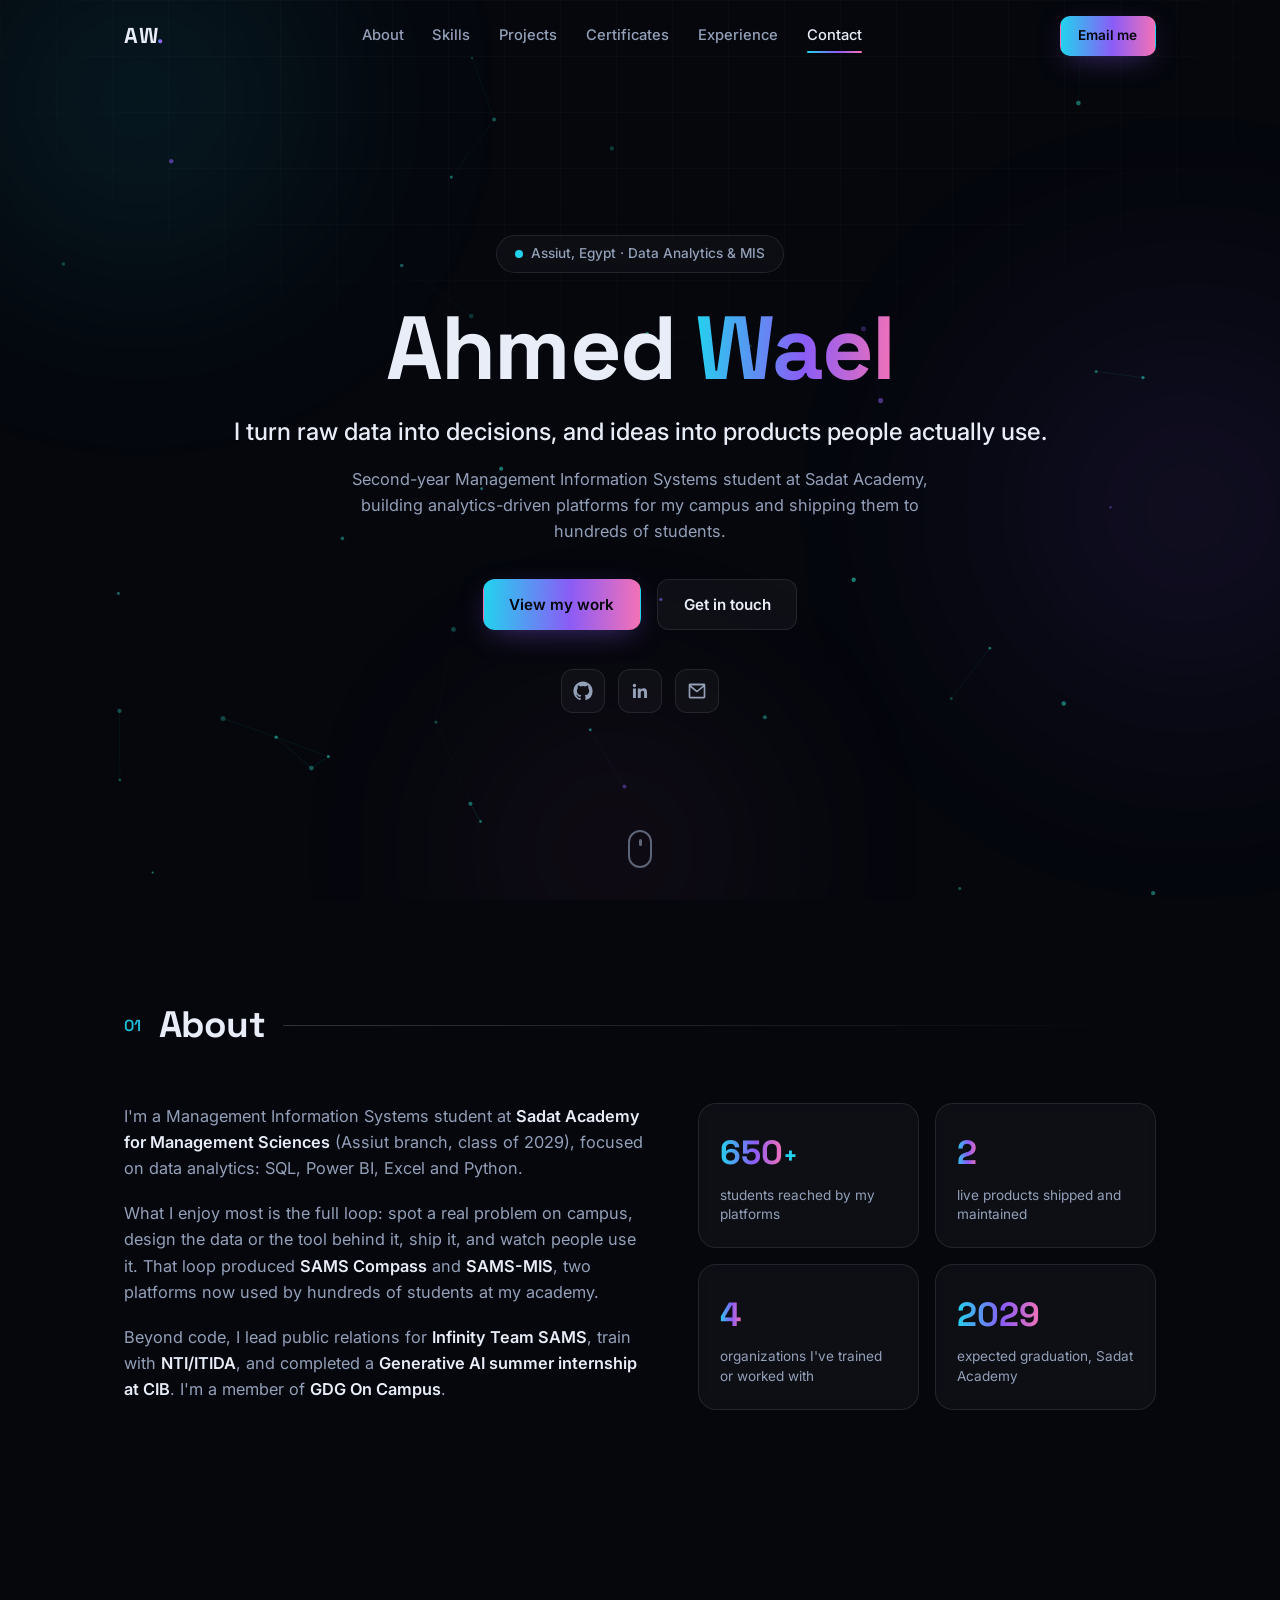
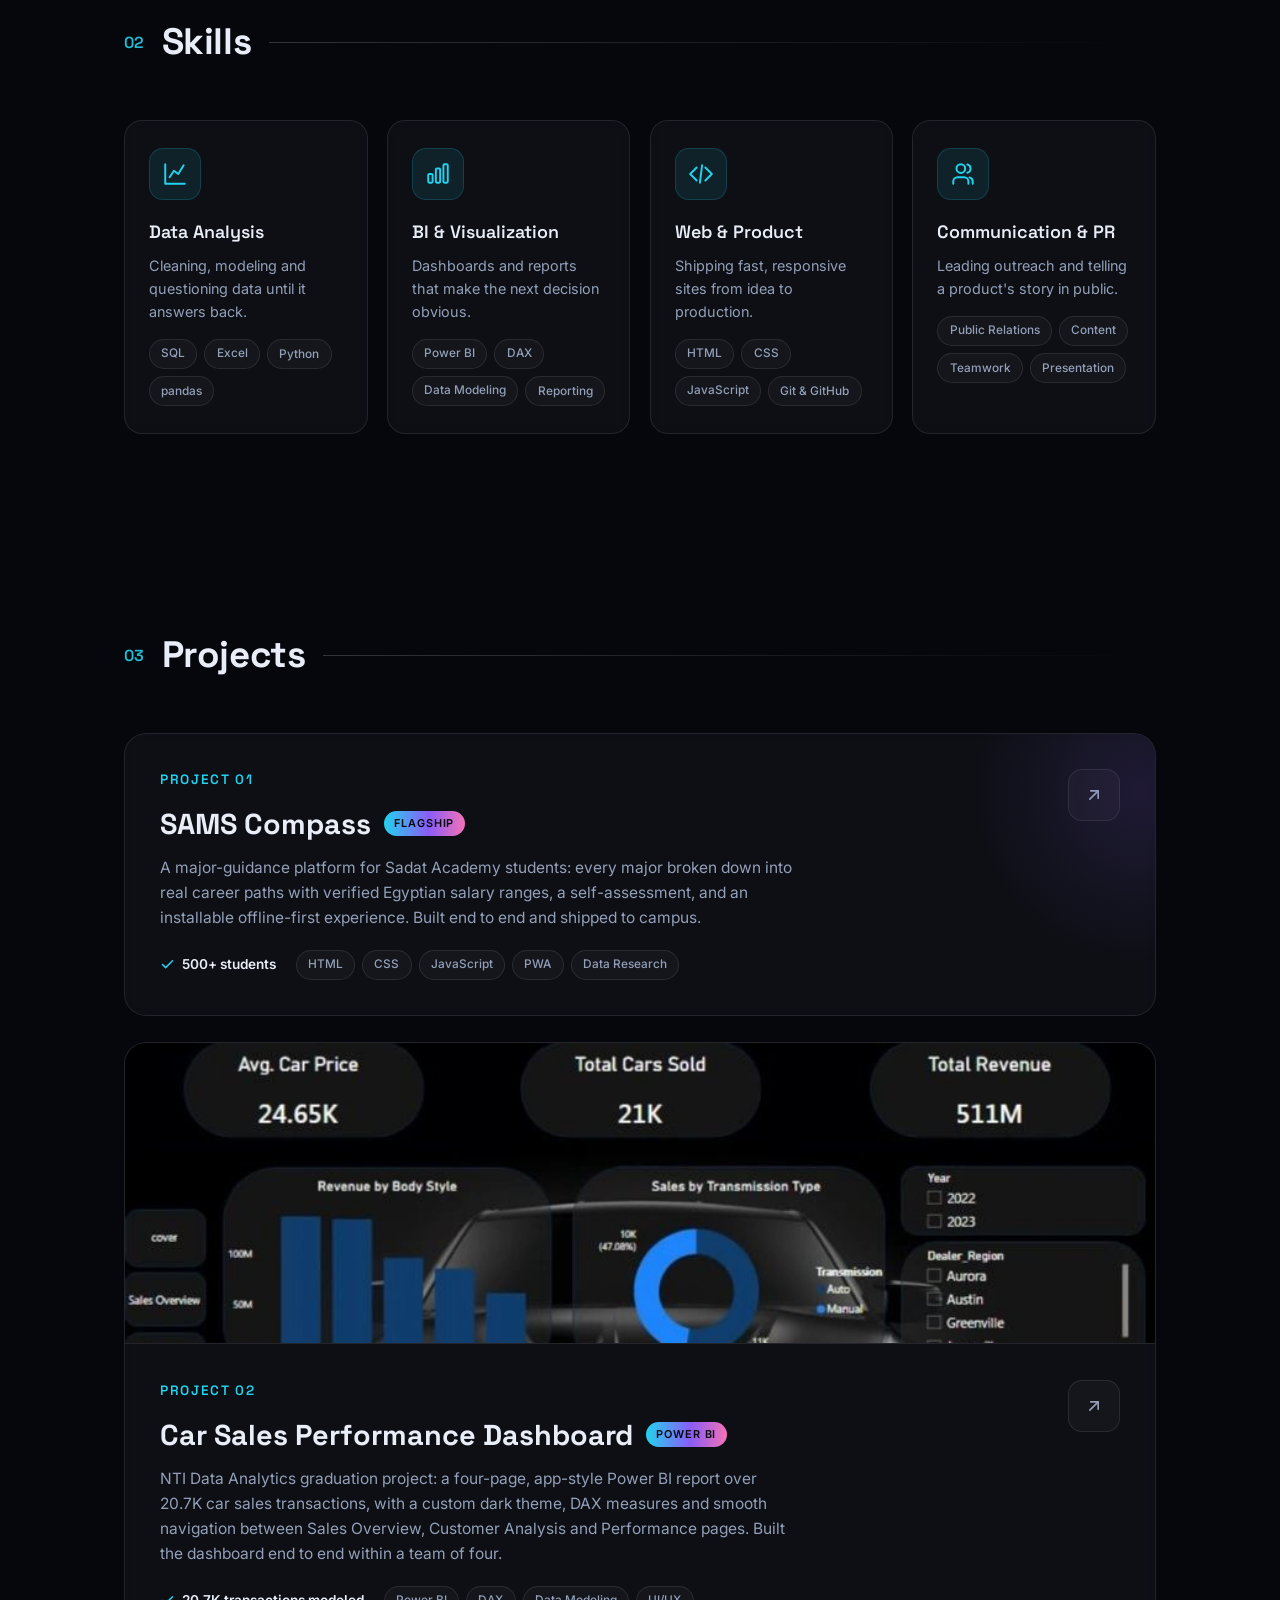
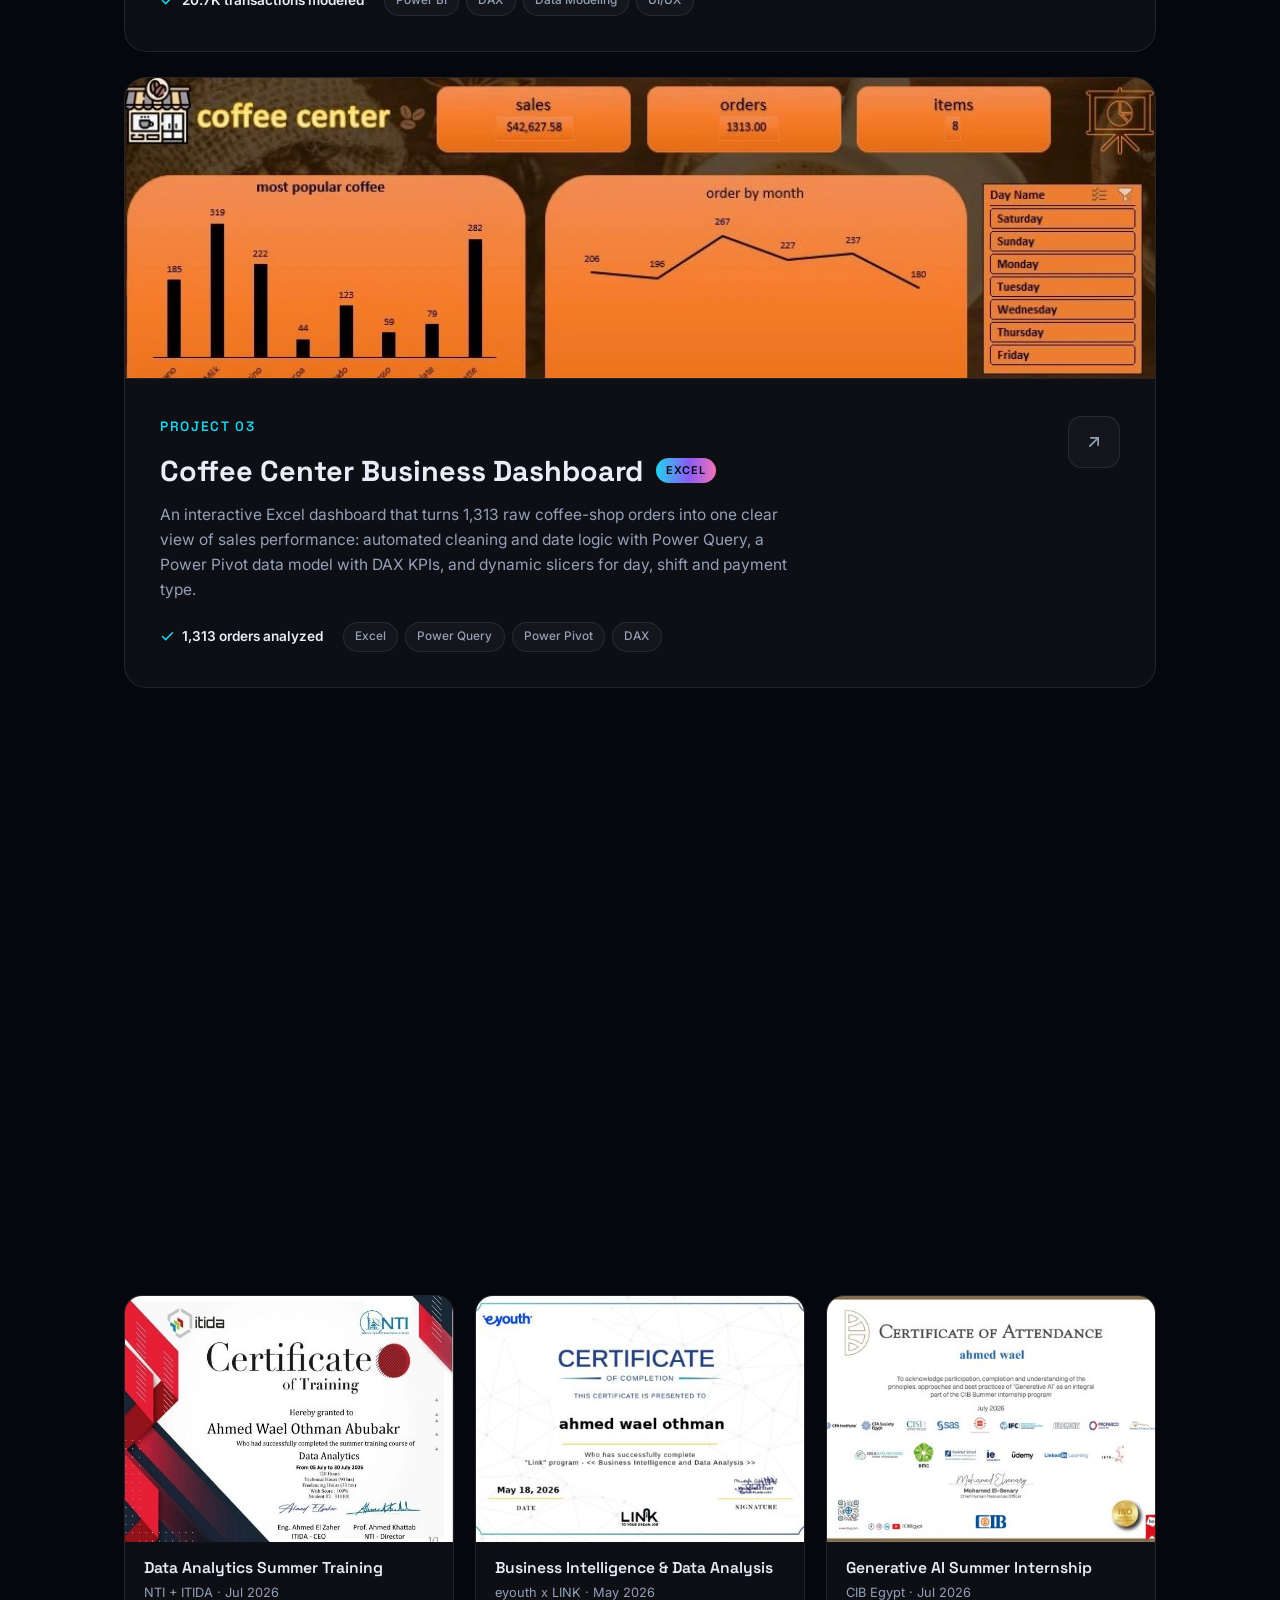
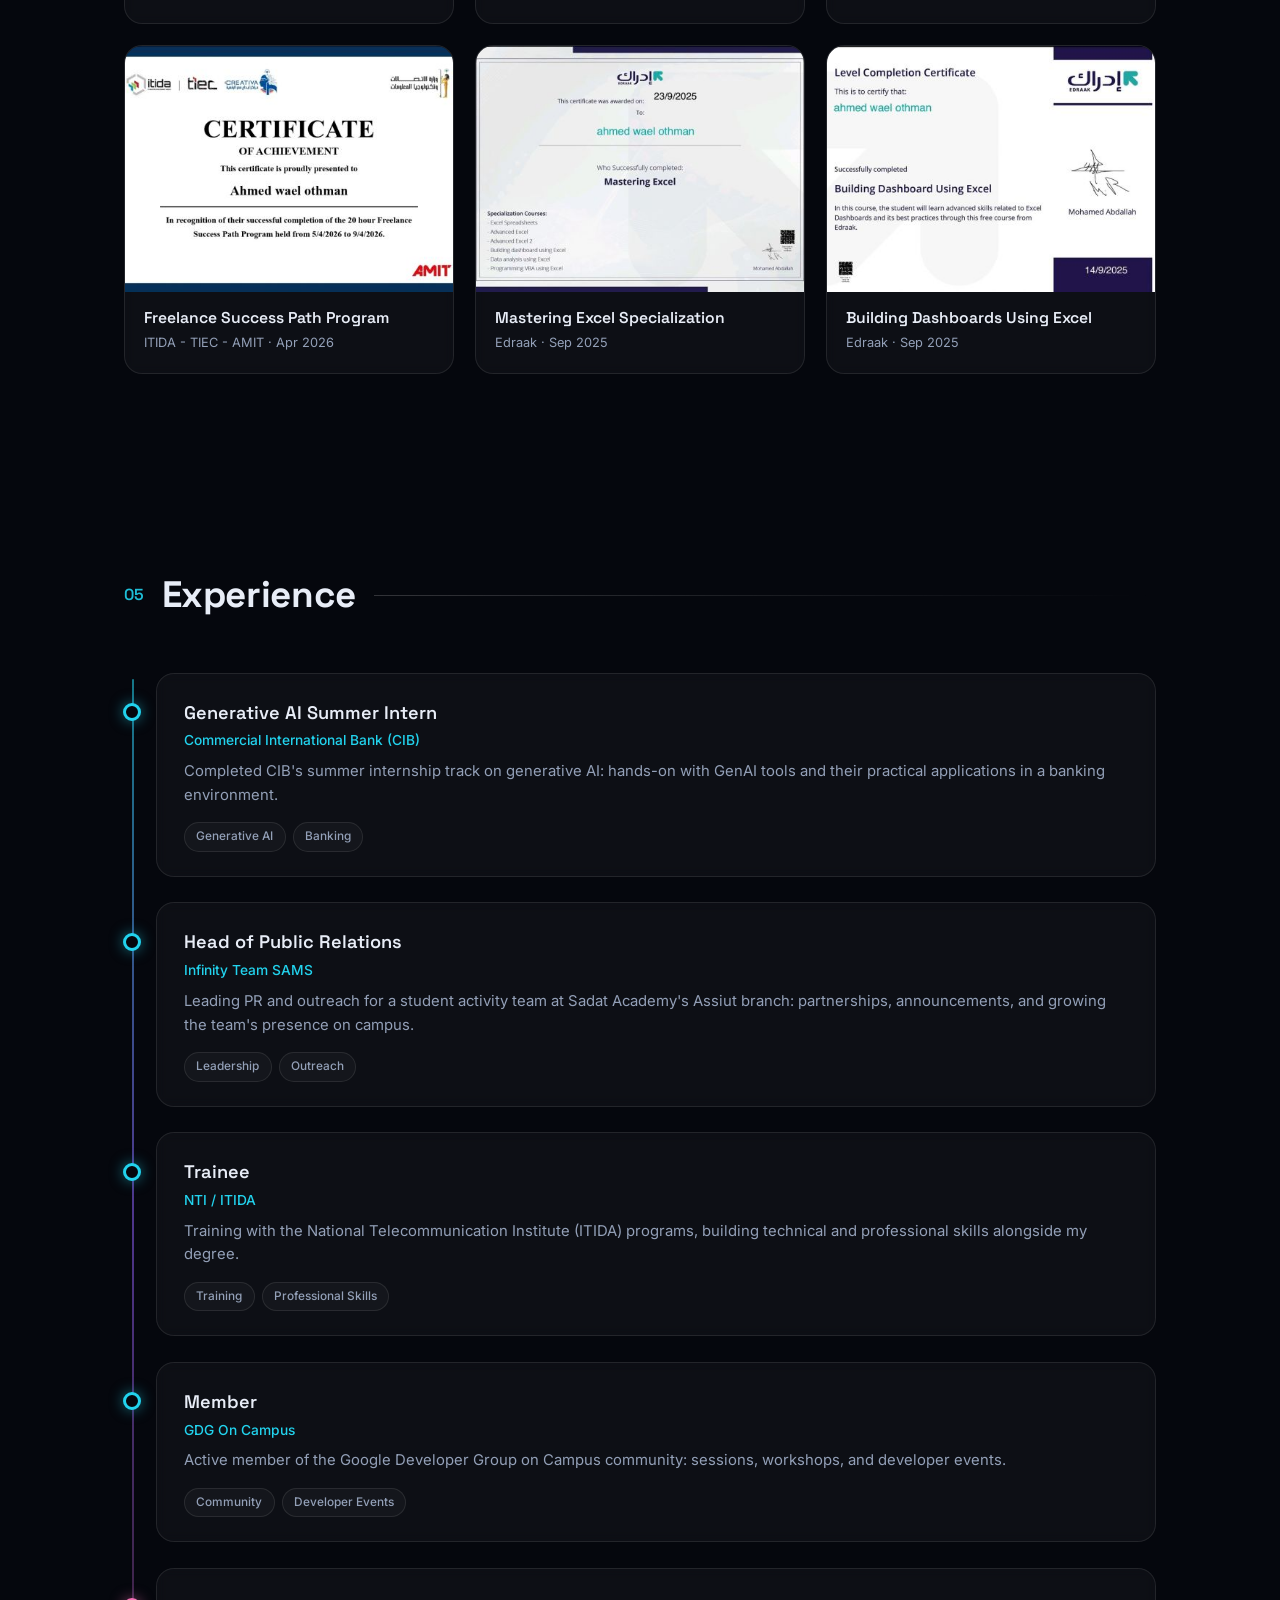
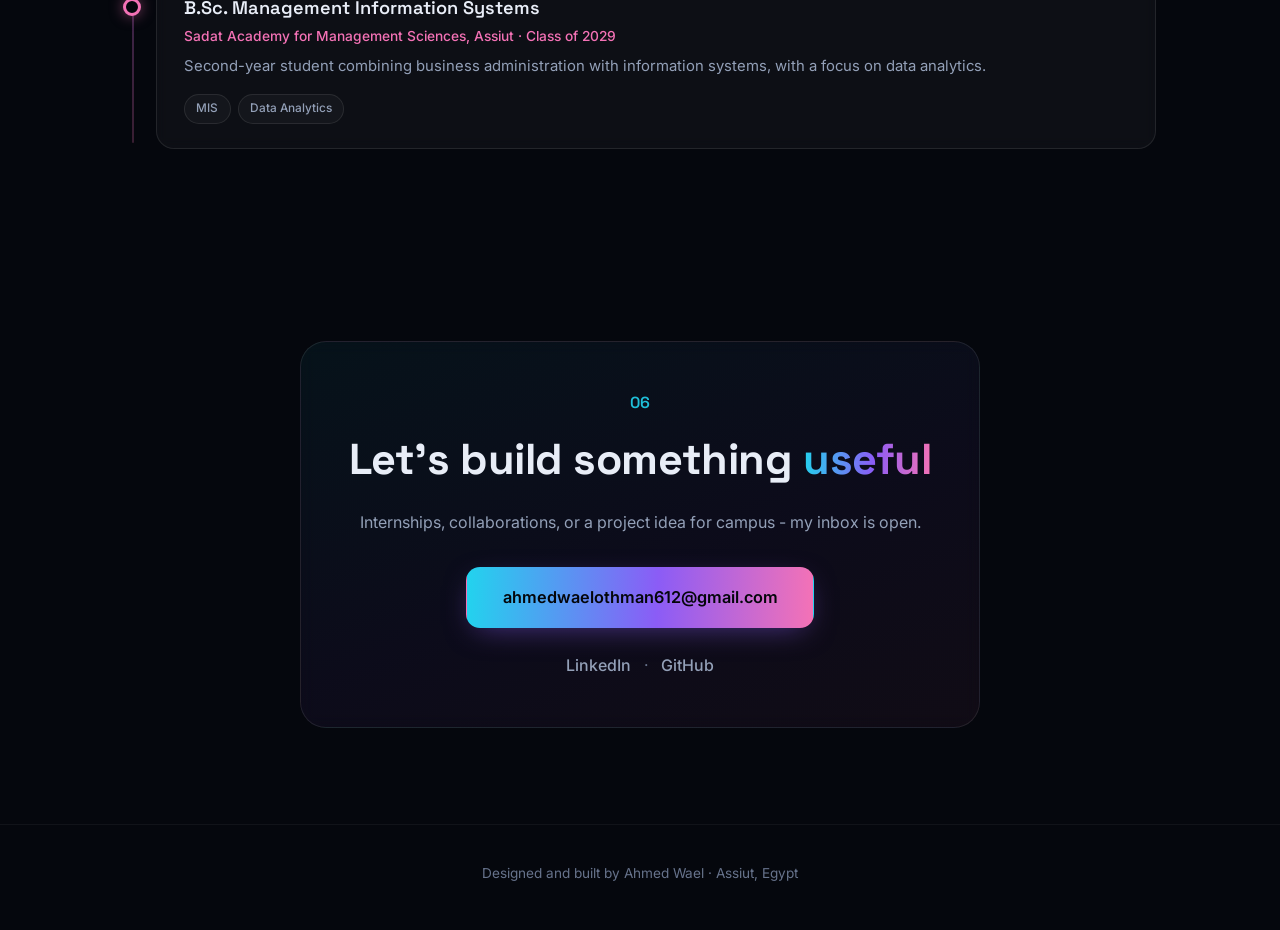
==== index.html @ e1583bd0 "Update index.html" ====
<!DOCTYPE html>
<html lang="en">
<head>
<meta charset="UTF-8">
<meta name="viewport" content="width=device-width, initial-scale=1.0">
<title>Ahmed Wael | Data Analytics & MIS</title>
<meta name="theme-color" content="#05070d">
<meta name="description" content="Ahmed Wael - MIS student and data analytics builder based in Assiut, Egypt. Creator of SAMS Compass and SAMS-MIS, platforms used by 650+ university students.">
<link rel="canonical" href="https://capwv.github.io/">
<meta property="og:type" content="website">
<meta property="og:locale" content="en_US">
<meta property="og:site_name" content="Ahmed Wael">
<meta property="og:url" content="https://capwv.github.io/">
<meta property="og:title" content="Ahmed Wael | Data Analytics & MIS">
<meta property="og:description" content="MIS student and data analytics builder. Creator of SAMS Compass and SAMS-MIS, platforms used by 650+ university students.">
<meta property="og:image" content="https://capwv.github.io/og-image.png">
<meta property="og:image:width" content="1200">
<meta property="og:image:height" content="630">
<meta property="og:image:alt" content="Ahmed Wael | Data Analytics & MIS">
<meta name="twitter:card" content="summary_large_image">
<meta name="twitter:title" content="Ahmed Wael | Data Analytics & MIS">
<meta name="twitter:description" content="MIS student and data analytics builder. Creator of SAMS Compass and SAMS-MIS, platforms used by 650+ university students.">
<meta name="twitter:image" content="https://capwv.github.io/og-image.png">
<link rel="icon" type="image/svg+xml" href="favicon.svg">
<link rel="preconnect" href="https://fonts.googleapis.com">
<link rel="preconnect" href="https://fonts.gstatic.com" crossorigin>
<link href="https://fonts.googleapis.com/css2?family=Space+Grotesk:wght@400;500;600;700&family=Inter:wght@400;500;600&display=swap" rel="stylesheet">
<link rel="stylesheet" href="assets/style.css">
</head>
<body>

<div class="bg-orbs" aria-hidden="true">
  <div class="orb orb-a"></div>
  <div class="orb orb-b"></div>
  <div class="orb orb-c"></div>
  <div class="grid-overlay"></div>
</div>

<canvas id="bgCanvas" aria-hidden="true" style="position:fixed;inset:0;z-index:-1;pointer-events:none"></canvas>

<header class="nav" id="nav">
  <div class="nav-inner">
    <a class="nav-logo" href="#top" aria-label="Ahmed Wael - home">AW<span>.</span></a>
    <nav class="nav-links" id="navLinks" aria-label="Sections">
      <a href="#about">About</a>
      <a href="#skills">Skills</a>
      <a href="#projects">Projects</a>
      <a href="#certificates">Certificates</a>
      <a href="#experience">Experience</a>
      <a href="#contact">Contact</a>
    </nav>
    <div class="nav-right">
      <a class="btn btn-sm btn-primary" href="mailto:ahmedwaelothman612@gmail.com">Email me</a>
      <button class="nav-toggle" id="navToggle" aria-label="Open menu" aria-expanded="false">
        <span></span><span></span><span></span>
      </button>
    </div>
  </div>
</header>

<main id="top">

  <!-- HERO -->
  <section class="hero">
    <div class="hero-inner reveal">
      <p class="hero-eyebrow"><span class="pulse-dot"></span> Assiut, Egypt &middot; Data Analytics &amp; MIS</p>
      <h1 class="hero-name">Ahmed <span class="grad">Wael</span></h1>
      <p class="hero-tagline">I turn raw data into decisions, and ideas into products people actually use.</p>
      <p class="hero-sub">Second-year Management Information Systems student at Sadat Academy, building analytics-driven platforms for my campus and shipping them to hundreds of students.</p>
      <div class="hero-cta">
        <a class="btn btn-primary" href="#projects">View my work</a>
        <a class="btn btn-ghost" href="#contact">Get in touch</a>
      </div>
      <div class="hero-socials">
        <a href="https://github.com/capwv" target="_blank" rel="noopener" aria-label="GitHub" title="GitHub">
          <svg viewBox="0 0 24 24" fill="currentColor" width="20" height="20"><path d="M12 .5C5.65.5.5 5.65.5 12c0 5.08 3.29 9.39 7.86 10.91.58.11.79-.25.79-.55 0-.27-.01-1.17-.02-2.12-3.2.7-3.87-1.36-3.87-1.36-.52-1.33-1.28-1.68-1.28-1.68-1.04-.71.08-.7.08-.7 1.15.08 1.76 1.19 1.76 1.19 1.03 1.76 2.69 1.25 3.34.96.1-.75.4-1.25.72-1.54-2.55-.29-5.23-1.28-5.23-5.68 0-1.26.45-2.28 1.19-3.09-.12-.29-.52-1.46.11-3.05 0 0 .97-.31 3.18 1.18a11 11 0 0 1 5.8 0c2.2-1.49 3.17-1.18 3.17-1.18.63 1.59.23 2.76.11 3.05.74.81 1.19 1.83 1.19 3.09 0 4.41-2.69 5.38-5.25 5.67.41.35.77 1.05.77 2.12 0 1.53-.01 2.76-.01 3.14 0 .3.2.67.8.55A11.51 11.51 0 0 0 23.5 12C23.5 5.65 18.35.5 12 .5z"/></svg>
        </a>
        <a href="https://www.linkedin.com/in/ahmed-wael-othman" target="_blank" rel="noopener" aria-label="LinkedIn" title="LinkedIn">
          <svg viewBox="0 0 24 24" fill="currentColor" width="20" height="20"><path d="M20.45 20.45h-3.55v-5.57c0-1.33-.03-3.04-1.85-3.04-1.86 0-2.14 1.45-2.14 2.94v5.67H9.36V9h3.41v1.56h.05c.47-.9 1.63-1.85 3.36-1.85 3.6 0 4.27 2.37 4.27 5.45v6.29zM5.34 7.43a2.06 2.06 0 1 1 0-4.12 2.06 2.06 0 0 1 0 4.12zM7.12 20.45H3.56V9h3.56v11.45z"/></svg>
        </a>
        <a href="mailto:ahmedwaelothman612@gmail.com" aria-label="Email" title="Email">
          <svg viewBox="0 0 24 24" fill="currentColor" width="20" height="20"><path d="M2 4.75A1.75 1.75 0 0 1 3.75 3h16.5A1.75 1.75 0 0 1 22 4.75v14.5A1.75 1.75 0 0 1 20.25 21H3.75A1.75 1.75 0 0 1 2 19.25V4.75zm2.77.75L12 11.44 19.23 5.5H4.77zM20 7.06l-7.4 6.2a1.25 1.25 0 0 1-1.6 0L4 7.35V19h16V7.06z"/></svg>
        </a>
      </div>
    </div>
    <a class="scroll-hint" href="#about" aria-label="Scroll to about section">
      <span class="mouse"><span class="wheel"></span></span>
    </a>
  </section>

  <!-- ABOUT -->
  <section class="section" id="about">
    <div class="section-head reveal">
      <span class="section-num">01</span>
      <h2>About</h2>
      <span class="section-line"></span>
    </div>
    <div class="about-grid">
      <div class="about-text reveal">
        <p>I'm a Management Information Systems student at <strong>Sadat Academy for Management Sciences</strong> (Assiut branch, class of 2029), focused on data analytics: SQL, Power BI, Excel and Python.</p>
        <p>What I enjoy most is the full loop: spot a real problem on campus, design the data or the tool behind it, ship it, and watch people use it. That loop produced <strong>SAMS Compass</strong> and <strong>SAMS-MIS</strong>, two platforms now used by hundreds of students at my academy.</p>
        <p>Beyond code, I lead public relations for <strong>Infinity Team SAMS</strong>, train with <strong>NTI/ITIDA</strong>, and completed a <strong>Generative AI summer internship at CIB</strong>. I'm a member of <strong>GDG On Campus</strong>.</p>
      </div>
      <div class="stats reveal">
        <div class="stat-card"><span class="stat-num" data-count="650">0</span><span class="stat-suffix">+</span><p>students reached by my platforms</p></div>
        <div class="stat-card"><span class="stat-num" data-count="2">0</span><p>live products shipped and maintained</p></div>
        <div class="stat-card"><span class="stat-num" data-count="4">0</span><p>organizations I've trained or worked with</p></div>
        <div class="stat-card"><span class="stat-num">2029</span><p>expected graduation, Sadat Academy</p></div>
      </div>
    </div>
  </section>

  <!-- SKILLS -->
  <section class="section" id="skills">
    <div class="section-head reveal">
      <span class="section-num">02</span>
      <h2>Skills</h2>
      <span class="section-line"></span>
    </div>
    <div class="skills-grid">
      <div class="skill-card reveal">
        <div class="skill-icon" aria-hidden="true">
          <svg viewBox="0 0 24 24" width="26" height="26" fill="none" stroke="currentColor" stroke-width="1.8" stroke-linecap="round" stroke-linejoin="round"><path d="M3 3v18h18"/><path d="M7 15l4-6 4 3 5-8"/></svg>
        </div>
        <h3>Data Analysis</h3>
        <p>Cleaning, modeling and questioning data until it answers back.</p>
        <div class="chips"><span>SQL</span><span>Excel</span><span>Python</span><span>pandas</span></div>
      </div>
      <div class="skill-card reveal">
        <div class="skill-icon" aria-hidden="true">
          <svg viewBox="0 0 24 24" width="26" height="26" fill="none" stroke="currentColor" stroke-width="1.8" stroke-linecap="round" stroke-linejoin="round"><rect x="3" y="12" width="4" height="8" rx="1"/><rect x="10" y="7" width="4" height="13" rx="1"/><rect x="17" y="3" width="4" height="17" rx="1"/></svg>
        </div>
        <h3>BI &amp; Visualization</h3>
        <p>Dashboards and reports that make the next decision obvious.</p>
        <div class="chips"><span>Power BI</span><span>DAX</span><span>Data Modeling</span><span>Reporting</span></div>
      </div>
      <div class="skill-card reveal">
        <div class="skill-icon" aria-hidden="true">
          <svg viewBox="0 0 24 24" width="26" height="26" fill="none" stroke="currentColor" stroke-width="1.8" stroke-linecap="round" stroke-linejoin="round"><path d="M8 6l-6 6 6 6"/><path d="M16 6l6 6-6 6"/><path d="M13 4l-2 16"/></svg>
        </div>
        <h3>Web &amp; Product</h3>
        <p>Shipping fast, responsive sites from idea to production.</p>
        <div class="chips"><span>HTML</span><span>CSS</span><span>JavaScript</span><span>Git &amp; GitHub</span></div>
      </div>
      <div class="skill-card reveal">
        <div class="skill-icon" aria-hidden="true">
          <svg viewBox="0 0 24 24" width="26" height="26" fill="none" stroke="currentColor" stroke-width="1.8" stroke-linecap="round" stroke-linejoin="round"><path d="M17 21v-2a4 4 0 0 0-4-4H7a4 4 0 0 0-4 4v2"/><circle cx="10" cy="7" r="4"/><path d="M21 21v-2a4 4 0 0 0-3-3.87"/><path d="M16 3.13a4 4 0 0 1 0 7.75"/></svg>
        </div>
        <h3>Communication &amp; PR</h3>
        <p>Leading outreach and telling a product's story in public.</p>
        <div class="chips"><span>Public Relations</span><span>Content</span><span>Teamwork</span><span>Presentation</span></div>
      </div>
    </div>
  </section>

  <!-- PROJECTS -->
  <section class="section" id="projects">
    <div class="section-head reveal">
      <span class="section-num">03</span>
      <h2>Projects</h2>
      <span class="section-line"></span>
    </div>
    <div class="projects-list" id="projectsList">
      <noscript><p class="noscript-note">My flagship projects: SAMS Compass (major-guidance platform, 500+ students) at capwv.github.io/SAMS-Compass and SAMS-MIS (course-summaries platform, 150+ students) at capwv.github.io/SAMS-MIS.</p></noscript>
    </div>
  </section>

  <!-- CERTIFICATES -->
  <section class="section" id="certificates">
    <div class="section-head reveal">
      <span class="section-num">04</span>
      <h2>Certificates</h2>
      <span class="section-line"></span>
    </div>
    <div class="certs-grid" id="certsList">
      <noscript><p class="noscript-note">Certified in Business Intelligence & Data Analysis (eyouth), Generative AI (CIB), Excel (Edraak), plus ITIDA, TIEC, Creativa and Nile University programs.</p></noscript>
    </div>
  </section>

  <!-- EXPERIENCE -->
  <section class="section" id="experience">
    <div class="section-head reveal">
      <span class="section-num">05</span>
      <h2>Experience</h2>
      <span class="section-line"></span>
    </div>
    <div class="timeline">
      <div class="tl-item reveal">
        <div class="tl-dot"></div>
        <div class="tl-card">
          <div class="tl-head"><h3>Generative AI Summer Intern</h3><span class="tl-org">Commercial International Bank (CIB)</span></div>
          <p>Completed CIB's summer internship track on generative AI: hands-on with GenAI tools and their practical applications in a banking environment.</p>
          <div class="chips"><span>Generative AI</span><span>Banking</span></div>
        </div>
      </div>
      <div class="tl-item reveal">
        <div class="tl-dot"></div>
        <div class="tl-card">
          <div class="tl-head"><h3>Head of Public Relations</h3><span class="tl-org">Infinity Team SAMS</span></div>
          <p>Leading PR and outreach for a student activity team at Sadat Academy's Assiut branch: partnerships, announcements, and growing the team's presence on campus.</p>
          <div class="chips"><span>Leadership</span><span>Outreach</span></div>
        </div>
      </div>
      <div class="tl-item reveal">
        <div class="tl-dot"></div>
        <div class="tl-card">
          <div class="tl-head"><h3>Trainee</h3><span class="tl-org">NTI / ITIDA</span></div>
          <p>Training with the National Telecommunication Institute (ITIDA) programs, building technical and professional skills alongside my degree.</p>
          <div class="chips"><span>Training</span><span>Professional Skills</span></div>
        </div>
      </div>
      <div class="tl-item reveal">
        <div class="tl-dot"></div>
        <div class="tl-card">
          <div class="tl-head"><h3>Member</h3><span class="tl-org">GDG On Campus</span></div>
          <p>Active member of the Google Developer Group on Campus community: sessions, workshops, and developer events.</p>
          <div class="chips"><span>Community</span><span>Developer Events</span></div>
        </div>
      </div>
      <div class="tl-item reveal">
        <div class="tl-dot tl-dot-edu"></div>
        <div class="tl-card tl-card-edu">
          <div class="tl-head"><h3>B.Sc. Management Information Systems</h3><span class="tl-org">Sadat Academy for Management Sciences, Assiut &middot; Class of 2029</span></div>
          <p>Second-year student combining business administration with information systems, with a focus on data analytics.</p>
          <div class="chips"><span>MIS</span><span>Data Analytics</span></div>
        </div>
      </div>
    </div>
  </section>

  <!-- CONTACT -->
  <section class="section contact" id="contact">
    <div class="contact-inner reveal">
      <span class="section-num">06</span>
      <h2 class="contact-title">Let's build something <span class="grad">useful</span></h2>
      <p>Internships, collaborations, or a project idea for campus - my inbox is open.</p>
      <a class="btn btn-primary btn-lg" href="mailto:ahmedwaelothman612@gmail.com">ahmedwaelothman612@gmail.com</a>
      <div class="contact-links">
        <a href="https://www.linkedin.com/in/ahmed-wael-othman" target="_blank" rel="noopener">LinkedIn</a>
        <span aria-hidden="true">&middot;</span>
        <a href="https://github.com/capwv" target="_blank" rel="noopener">GitHub</a>
      </div>
    </div>
  </section>

</main>

<footer class="footer">
  <p>Designed and built by Ahmed Wael &middot; Assiut, Egypt</p>
</footer>

<button class="to-top" id="toTop" aria-label="Back to top" title="Back to top">
  <svg viewBox="0 0 24 24" width="18" height="18" fill="none" stroke="currentColor" stroke-width="2.2" stroke-linecap="round" stroke-linejoin="round"><path d="M12 19V5"/><path d="M5 12l7-7 7 7"/></svg>
</button>

<script src="assets/app.js" defer></script>
<script src="assets/bg.js" defer></script>
</body>
</html>
---- assets/style.css ----
:root{
  --bg:#05070d;
  --bg2:#0a0f1c;
  --card:rgba(255,255,255,.035);
  --card-border:rgba(255,255,255,.09);
  --text:#e8edf7;
  --muted:#93a0b8;
  --muted2:#67738c;
  --cyan:#22d3ee;
  --violet:#8b5cf6;
  --pink:#f472b6;
  --grad:linear-gradient(92deg,#22d3ee 0%,#8b5cf6 55%,#f472b6 100%);
  --radius:18px;
  --maxw:1080px;
}
*{margin:0;padding:0;box-sizing:border-box}
html{scroll-behavior:smooth}
body{
  background:var(--bg);
  color:var(--text);
  font-family:'Inter',system-ui,-apple-system,sans-serif;
  line-height:1.6;
  overflow-x:hidden;
  -webkit-font-smoothing:antialiased;
}
::selection{background:rgba(139,92,246,.4)}
::-webkit-scrollbar{width:10px}
::-webkit-scrollbar-track{background:var(--bg)}
::-webkit-scrollbar-thumb{background:#1c2740;border-radius:8px}
::-webkit-scrollbar-thumb:hover{background:#2a3a5f}

/* ---------- background ---------- */
.bg-orbs{position:fixed;inset:0;z-index:-1;overflow:hidden;background:var(--bg)}
.orb{position:absolute;border-radius:50%;filter:blur(110px);opacity:.5;will-change:transform}
.orb-a{width:520px;height:520px;top:-160px;left:-120px;background:radial-gradient(circle,rgba(34,211,238,.34),transparent 65%);animation:drift 26s ease-in-out infinite}
.orb-b{width:620px;height:620px;top:22%;right:-220px;background:radial-gradient(circle,rgba(139,92,246,.3),transparent 65%);animation:drift 32s ease-in-out infinite reverse}
.orb-c{width:460px;height:460px;bottom:-180px;left:30%;background:radial-gradient(circle,rgba(244,114,182,.2),transparent 65%);animation:drift 38s ease-in-out infinite}
@keyframes drift{0%,100%{transform:translate(0,0) scale(1)}33%{transform:translate(60px,-40px) scale(1.08)}66%{transform:translate(-40px,50px) scale(.94)}}
.grid-overlay{position:absolute;inset:0;background-image:linear-gradient(rgba(255,255,255,.025) 1px,transparent 1px),linear-gradient(90deg,rgba(255,255,255,.025) 1px,transparent 1px);background-size:56px 56px;mask-image:radial-gradient(ellipse 90% 70% at 50% 0%,#000 30%,transparent 75%);-webkit-mask-image:radial-gradient(ellipse 90% 70% at 50% 0%,#000 30%,transparent 75%)}

/* ---------- nav ---------- */
.nav{position:fixed;top:0;left:0;right:0;z-index:100;transition:background .3s,border-color .3s,box-shadow .3s;border-bottom:1px solid transparent}
.nav.scrolled{background:rgba(5,7,13,.78);backdrop-filter:blur(14px);-webkit-backdrop-filter:blur(14px);border-bottom-color:rgba(255,255,255,.07);box-shadow:0 10px 40px -20px rgba(0,0,0,.8)}
.nav-inner{max-width:var(--maxw);margin:0 auto;padding:1rem 1.5rem;display:flex;align-items:center;justify-content:space-between;gap:1rem}
.nav-logo{font-family:'Space Grotesk',sans-serif;font-weight:700;font-size:1.35rem;color:var(--text);text-decoration:none;letter-spacing:.5px}
.nav-logo span{background:var(--grad);-webkit-background-clip:text;background-clip:text;color:transparent}
.nav-links{display:flex;gap:1.8rem}
.nav-links a{color:var(--muted);text-decoration:none;font-size:.92rem;font-weight:500;position:relative;transition:color .2s;padding:.2rem 0}
.nav-links a::after{content:'';position:absolute;left:0;bottom:-2px;width:0;height:2px;background:var(--grad);border-radius:2px;transition:width .25s}
.nav-links a:hover,.nav-links a.active{color:var(--text)}
.nav-links a:hover::after,.nav-links a.active::after{width:100%}
.nav-right{display:flex;align-items:center;gap:.9rem}
.nav-toggle{display:none;background:none;border:none;cursor:pointer;flex-direction:column;gap:5px;padding:6px}
.nav-toggle span{display:block;width:22px;height:2px;background:var(--text);border-radius:2px;transition:transform .25s,opacity .25s}
.nav-toggle[aria-expanded="true"] span:nth-child(1){transform:translateY(7px) rotate(45deg)}
.nav-toggle[aria-expanded="true"] span:nth-child(2){opacity:0}
.nav-toggle[aria-expanded="true"] span:nth-child(3){transform:translateY(-7px) rotate(-45deg)}

/* ---------- buttons ---------- */
.btn{display:inline-flex;align-items:center;justify-content:center;gap:.5rem;padding:.78rem 1.6rem;border-radius:12px;font-weight:600;font-size:.95rem;text-decoration:none;cursor:pointer;border:1px solid transparent;transition:transform .2s,box-shadow .2s,background .2s,border-color .2s;white-space:nowrap}
.btn-primary{background:var(--grad);color:#04060b;box-shadow:0 8px 30px -10px rgba(139,92,246,.55)}
.btn-primary:hover{transform:translateY(-2px);box-shadow:0 14px 40px -10px rgba(139,92,246,.7)}
.btn-ghost{background:rgba(255,255,255,.04);border-color:var(--card-border);color:var(--text)}
.btn-ghost:hover{background:rgba(255,255,255,.08);transform:translateY(-2px)}
.btn-sm{padding:.5rem 1.1rem;font-size:.85rem;border-radius:10px}
.btn-lg{padding:1rem 2.2rem;font-size:1.02rem;border-radius:14px}

/* ---------- hero ---------- */
.hero{min-height:100svh;display:flex;flex-direction:column;align-items:center;justify-content:center;text-align:center;padding:7rem 1.5rem 4rem;position:relative}
.hero-inner{max-width:840px}
.hero-eyebrow{display:inline-flex;align-items:center;gap:.55rem;font-size:.85rem;font-weight:500;color:var(--muted);border:1px solid var(--card-border);background:rgba(255,255,255,.03);padding:.45rem 1.1rem;border-radius:999px;margin-bottom:1.8rem;backdrop-filter:blur(6px)}
.pulse-dot{width:8px;height:8px;border-radius:50%;background:var(--cyan);box-shadow:0 0 0 0 rgba(34,211,238,.6);animation:pulse 2.2s infinite}
@keyframes pulse{0%{box-shadow:0 0 0 0 rgba(34,211,238,.55)}70%{box-shadow:0 0 0 10px rgba(34,211,238,0)}100%{box-shadow:0 0 0 0 rgba(34,211,238,0)}}
.hero-name{font-family:'Space Grotesk',sans-serif;font-size:clamp(3rem,9vw,5.6rem);font-weight:700;line-height:1.04;letter-spacing:-.02em;margin-bottom:1.1rem}
.grad{background:var(--grad);-webkit-background-clip:text;background-clip:text;color:transparent}
.hero-tagline{font-size:clamp(1.15rem,2.6vw,1.5rem);font-weight:500;color:var(--text);margin-bottom:.9rem}
.hero-sub{color:var(--muted);max-width:620px;margin:0 auto 2.2rem;font-size:1.02rem}
.hero-cta{display:flex;gap:1rem;justify-content:center;flex-wrap:wrap;margin-bottom:2.4rem}
.hero-socials{display:flex;gap:.8rem;justify-content:center}
.hero-socials a{width:44px;height:44px;display:flex;align-items:center;justify-content:center;border-radius:12px;border:1px solid var(--card-border);background:rgba(255,255,255,.03);color:var(--muted);transition:all .25s}
.hero-socials a:hover{color:var(--text);border-color:rgba(139,92,246,.6);background:rgba(139,92,246,.12);transform:translateY(-3px)}
.scroll-hint{position:absolute;bottom:2rem;left:50%;transform:translateX(-50%);opacity:.6;transition:opacity .2s}
.scroll-hint:hover{opacity:1}
.mouse{display:block;width:24px;height:38px;border:2px solid var(--muted);border-radius:14px;position:relative}
.wheel{position:absolute;top:7px;left:50%;width:3px;height:7px;margin-left:-1.5px;border-radius:2px;background:var(--muted);animation:wheel 1.8s infinite}
@keyframes wheel{0%{opacity:1;transform:translateY(0)}70%{opacity:0;transform:translateY(10px)}100%{opacity:0}}

/* ---------- sections ---------- */
.section{max-width:var(--maxw);margin:0 auto;padding:6rem 1.5rem}
.section-head{display:flex;align-items:center;gap:1.1rem;margin-bottom:3rem}
.section-num{font-family:'Space Grotesk',sans-serif;font-size:1rem;font-weight:600;color:var(--cyan);opacity:.9}
.section-head h2{font-family:'Space Grotesk',sans-serif;font-size:clamp(1.7rem,4vw,2.3rem);font-weight:700;letter-spacing:-.01em;white-space:nowrap}
.section-line{flex:1;height:1px;background:linear-gradient(90deg,rgba(255,255,255,.18),transparent)}

/* ---------- about ---------- */
.about-grid{display:grid;grid-template-columns:1.15fr 1fr;gap:3rem;align-items:start}
.about-text p{color:var(--muted);margin-bottom:1.2rem;font-size:1.02rem}
.about-text strong{color:var(--text);font-weight:600}
.stats{display:grid;grid-template-columns:1fr 1fr;gap:1rem}
.stat-card{background:var(--card);border:1px solid var(--card-border);border-radius:var(--radius);padding:1.4rem 1.3rem;backdrop-filter:blur(6px);transition:transform .25s,border-color .25s}
.stat-card:hover{transform:translateY(-4px);border-color:rgba(34,211,238,.4)}
.stat-num{font-family:'Space Grotesk',sans-serif;font-size:2.1rem;font-weight:700;background:var(--grad);-webkit-background-clip:text;background-clip:text;color:transparent}
.stat-suffix{font-family:'Space Grotesk',sans-serif;font-size:1.5rem;font-weight:700;color:var(--cyan)}
.stat-card p{color:var(--muted);font-size:.85rem;margin-top:.35rem;line-height:1.45}

/* ---------- skills ---------- */
.skills-grid{display:grid;grid-template-columns:repeat(auto-fit,minmax(230px,1fr));gap:1.2rem}
.skill-card{background:var(--card);border:1px solid var(--card-border);border-radius:var(--radius);padding:1.7rem 1.5rem;backdrop-filter:blur(6px);transition:transform .25s,border-color .25s,box-shadow .25s;position:relative;overflow:hidden}
.skill-card::before{content:'';position:absolute;top:0;left:0;right:0;height:2px;background:var(--grad);opacity:0;transition:opacity .25s}
.skill-card:hover{transform:translateY(-5px);border-color:rgba(139,92,246,.45);box-shadow:0 20px 50px -25px rgba(139,92,246,.35)}
.skill-card:hover::before{opacity:1}
.skill-icon{width:52px;height:52px;border-radius:14px;display:flex;align-items:center;justify-content:center;background:rgba(34,211,238,.09);color:var(--cyan);margin-bottom:1.1rem;border:1px solid rgba(34,211,238,.18)}
.skill-card h3{font-family:'Space Grotesk',sans-serif;font-size:1.12rem;font-weight:600;margin-bottom:.45rem}
.skill-card>p{color:var(--muted);font-size:.9rem;margin-bottom:1rem}
.chips{display:flex;flex-wrap:wrap;gap:.45rem}
.chips span{font-size:.74rem;font-weight:500;color:var(--muted);border:1px solid var(--card-border);background:rgba(255,255,255,.03);padding:.28rem .7rem;border-radius:999px}

/* ---------- projects ---------- */
.projects-list{display:flex;flex-direction:column;gap:1.6rem}
.project-card{display:grid;grid-template-columns:1fr auto;gap:1rem;background:var(--card);border:1px solid var(--card-border);border-radius:calc(var(--radius) + 4px);padding:2.2rem 2.2rem;position:relative;overflow:hidden;transition:transform .3s,border-color .3s,box-shadow .3s;backdrop-filter:blur(6px)}
.project-card:hover{transform:translateY(-5px);border-color:rgba(34,211,238,.45);box-shadow:0 26px 60px -30px rgba(34,211,238,.3)}
.project-card::after{content:'';position:absolute;top:-40%;right:-15%;width:340px;height:340px;border-radius:50%;background:radial-gradient(circle,rgba(139,92,246,.14),transparent 70%);pointer-events:none}
.project-idx{font-family:'Space Grotesk',sans-serif;font-size:.85rem;font-weight:600;color:var(--cyan);letter-spacing:.12em;margin-bottom:.6rem}
.project-title{font-family:'Space Grotesk',sans-serif;font-size:clamp(1.4rem,3vw,1.8rem);font-weight:700;margin-bottom:.6rem;display:flex;align-items:center;gap:.8rem;flex-wrap:wrap}
.project-badge{font-family:'Inter',sans-serif;font-size:.68rem;font-weight:600;letter-spacing:.08em;text-transform:uppercase;background:var(--grad);color:#04060b;padding:.24rem .65rem;border-radius:999px}
.project-desc{color:var(--muted);max-width:640px;margin-bottom:1.2rem;font-size:.97rem}
.project-meta{display:flex;flex-wrap:wrap;align-items:center;gap:1.2rem}
.project-stat{display:inline-flex;align-items:center;gap:.45rem;font-size:.85rem;font-weight:600;color:var(--text)}
.project-stat svg{color:var(--cyan)}
.project-tags{display:flex;flex-wrap:wrap;gap:.45rem}
.project-link{align-self:start;width:52px;height:52px;border-radius:14px;border:1px solid var(--card-border);background:rgba(255,255,255,.03);display:flex;align-items:center;justify-content:center;color:var(--muted);transition:all .25s;text-decoration:none}
.project-card:hover .project-link{color:#04060b;background:var(--grad);border-color:transparent;transform:rotate(-45deg)}

/* ---------- timeline ---------- */
.timeline{position:relative;padding-left:2rem}
.timeline::before{content:'';position:absolute;left:8px;top:6px;bottom:6px;width:2px;background:linear-gradient(180deg,var(--cyan),var(--violet),rgba(244,114,182,.4));border-radius:2px;opacity:.55}
.tl-item{position:relative;margin-bottom:1.6rem}
.tl-item:last-child{margin-bottom:0}
.tl-dot{position:absolute;left:-2rem;top:1.9rem;width:18px;height:18px;margin-left:0;border-radius:50%;background:var(--bg);border:3px solid var(--cyan);transform:translateX(-1px);box-shadow:0 0 14px rgba(34,211,238,.5)}
.tl-dot-edu{border-color:var(--pink);box-shadow:0 0 14px rgba(244,114,182,.5)}
.tl-card{background:var(--card);border:1px solid var(--card-border);border-radius:var(--radius);padding:1.5rem 1.7rem;backdrop-filter:blur(6px);transition:transform .25s,border-color .25s}
.tl-card:hover{transform:translateX(6px);border-color:rgba(139,92,246,.45)}
.tl-head{display:flex;flex-direction:column;gap:.15rem;margin-bottom:.55rem}
.tl-head h3{font-family:'Space Grotesk',sans-serif;font-size:1.14rem;font-weight:600}
.tl-org{font-size:.86rem;font-weight:500;color:var(--cyan)}
.tl-card-edu .tl-org{color:var(--pink)}
.tl-card p{color:var(--muted);font-size:.93rem;margin-bottom:.9rem}

/* ---------- contact ---------- */
.contact-inner{text-align:center;max-width:680px;margin:0 auto;padding:3rem 1.5rem;border:1px solid var(--card-border);border-radius:calc(var(--radius) + 8px);background:linear-gradient(160deg,rgba(34,211,238,.06),rgba(139,92,246,.06) 55%,rgba(244,114,182,.05));backdrop-filter:blur(8px)}
.contact .section-num{display:block;margin-bottom:.6rem}
.contact-title{font-family:'Space Grotesk',sans-serif;font-size:clamp(1.9rem,5vw,2.7rem);font-weight:700;margin-bottom:1rem;letter-spacing:-.01em}
.contact-inner>p{color:var(--muted);margin-bottom:2rem}
.contact-links{margin-top:1.6rem;display:flex;gap:.8rem;justify-content:center;align-items:center;color:var(--muted2)}
.contact-links a{color:var(--muted);text-decoration:none;font-weight:500;transition:color .2s}
.contact-links a:hover{color:var(--cyan)}

/* ---------- footer ---------- */
.footer{text-align:center;padding:2.4rem 1.5rem 2.8rem;color:var(--muted2);font-size:.85rem;border-top:1px solid rgba(255,255,255,.05)}

/* ---------- to top ---------- */
.to-top{position:fixed;bottom:1.6rem;right:1.6rem;width:46px;height:46px;border-radius:13px;border:1px solid var(--card-border);background:rgba(10,15,28,.85);backdrop-filter:blur(8px);color:var(--text);cursor:pointer;display:flex;align-items:center;justify-content:center;opacity:0;pointer-events:none;transform:translateY(12px);transition:all .3s;z-index:90}
.to-top.show{opacity:1;pointer-events:auto;transform:translateY(0)}
.to-top:hover{border-color:var(--cyan);color:var(--cyan)}

/* ---------- reveal ---------- */
.reveal{opacity:0;transform:translateY(26px);transition:opacity .7s ease,transform .7s ease}
.reveal.in{opacity:1;transform:none}
.noscript-note{color:var(--muted)}

/* ---------- responsive ---------- */
@media (max-width:860px){
  .about-grid{grid-template-columns:1fr;gap:2.2rem}
  .project-card{grid-template-columns:1fr;padding:1.7rem 1.5rem}
  .project-link{position:absolute;top:1.4rem;right:1.4rem;width:44px;height:44px}
}
@media (max-width:700px){
  .nav-links{position:fixed;inset:0;top:0;background:rgba(5,7,13,.96);backdrop-filter:blur(18px);flex-direction:column;align-items:center;justify-content:center;gap:2.2rem;transform:translateY(-100%);transition:transform .35s ease;z-index:-1}
  .nav-links.open{transform:translateY(0)}
  .nav-links a{font-size:1.25rem}
  .nav-toggle{display:flex}
  .nav{z-index:101}
  .nav-right .btn{display:none}
  .section{padding:4.5rem 1.3rem}
  .stats{grid-template-columns:1fr 1fr}
  .hero{padding-top:6rem}
}
@media (max-width:420px){
  .stats{grid-template-columns:1fr}
}
@media (prefers-reduced-motion:reduce){
  *,*::before,*::after{animation-duration:.01ms !important;animation-iteration-count:1 !important;transition-duration:.01ms !important}
  html{scroll-behavior:auto}
  .reveal{opacity:1;transform:none}
}

/* ---------- project images ---------- */
.project-img{grid-column:1/-1;display:block;margin:-2.2rem -2.2rem 1.3rem;border-bottom:1px solid var(--card-border);overflow:hidden;position:relative;z-index:1}
.project-img img{width:100%;height:300px;object-fit:cover;object-position:top;display:block;transition:transform .5s ease}
.project-card:hover .project-img img{transform:scale(1.03)}

/* ---------- certificates ---------- */
.certs-grid{display:grid;grid-template-columns:repeat(3,1fr);gap:1.3rem}
.cert-card{background:var(--card);border:1px solid var(--card-border);border-radius:var(--radius);overflow:hidden;transition:transform .3s,border-color .3s,box-shadow .3s;backdrop-filter:blur(6px)}
.cert-card:hover{transform:translateY(-5px);border-color:rgba(139,92,246,.5);box-shadow:0 22px 50px -28px rgba(139,92,246,.35)}
.cert-card a{display:block;overflow:hidden}
.cert-card img{width:100%;aspect-ratio:4/3;object-fit:cover;display:block;transition:transform .5s ease}
.cert-card:hover img{transform:scale(1.04)}
.cert-info{padding:1rem 1.2rem 1.2rem}
.cert-title{font-family:'Space Grotesk',sans-serif;font-size:.98rem;font-weight:600;line-height:1.35;margin-bottom:.25rem}
.cert-meta{font-size:.8rem;color:var(--muted)}

@media (max-width:860px){
  .certs-grid{grid-template-columns:repeat(2,1fr)}
  .project-img{margin:-1.7rem -1.5rem 1.1rem}
  .project-img img{height:210px}
}
@media (max-width:560px){
  .certs-grid{grid-template-columns:1fr}
}
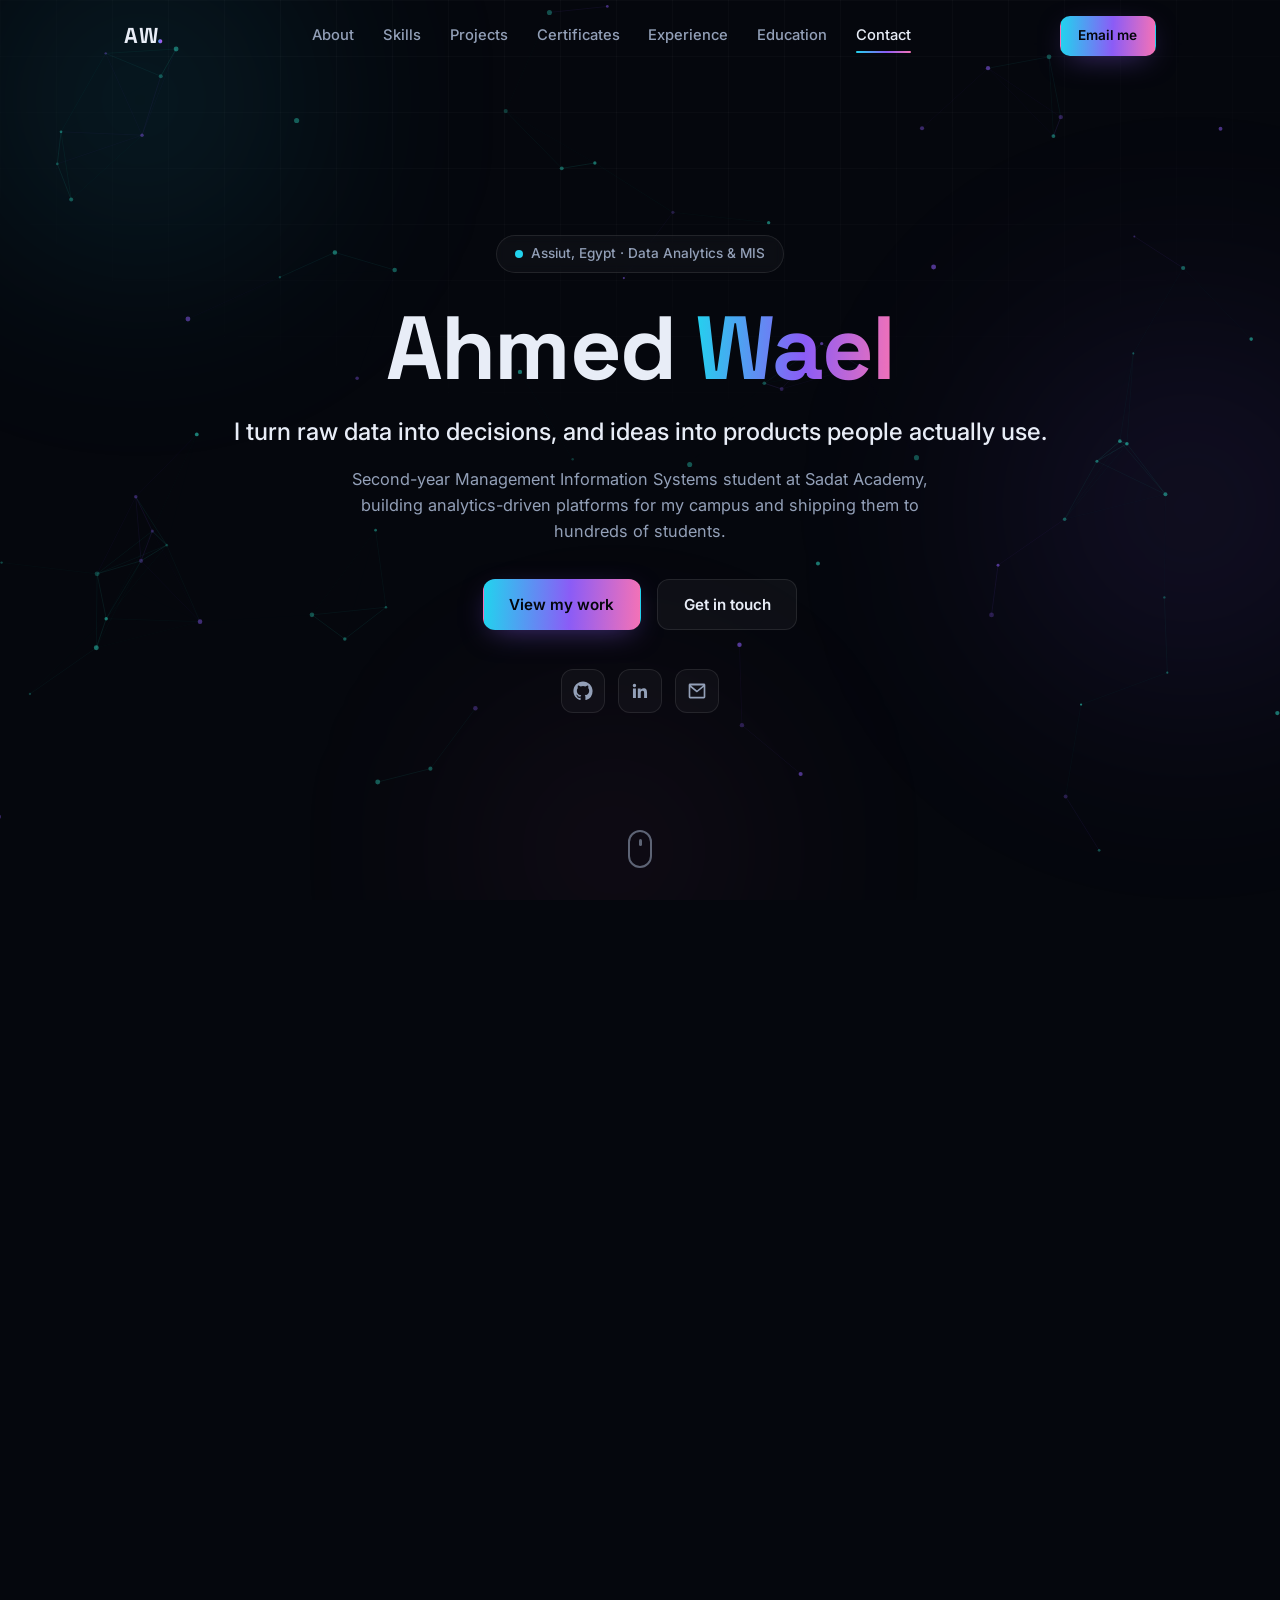
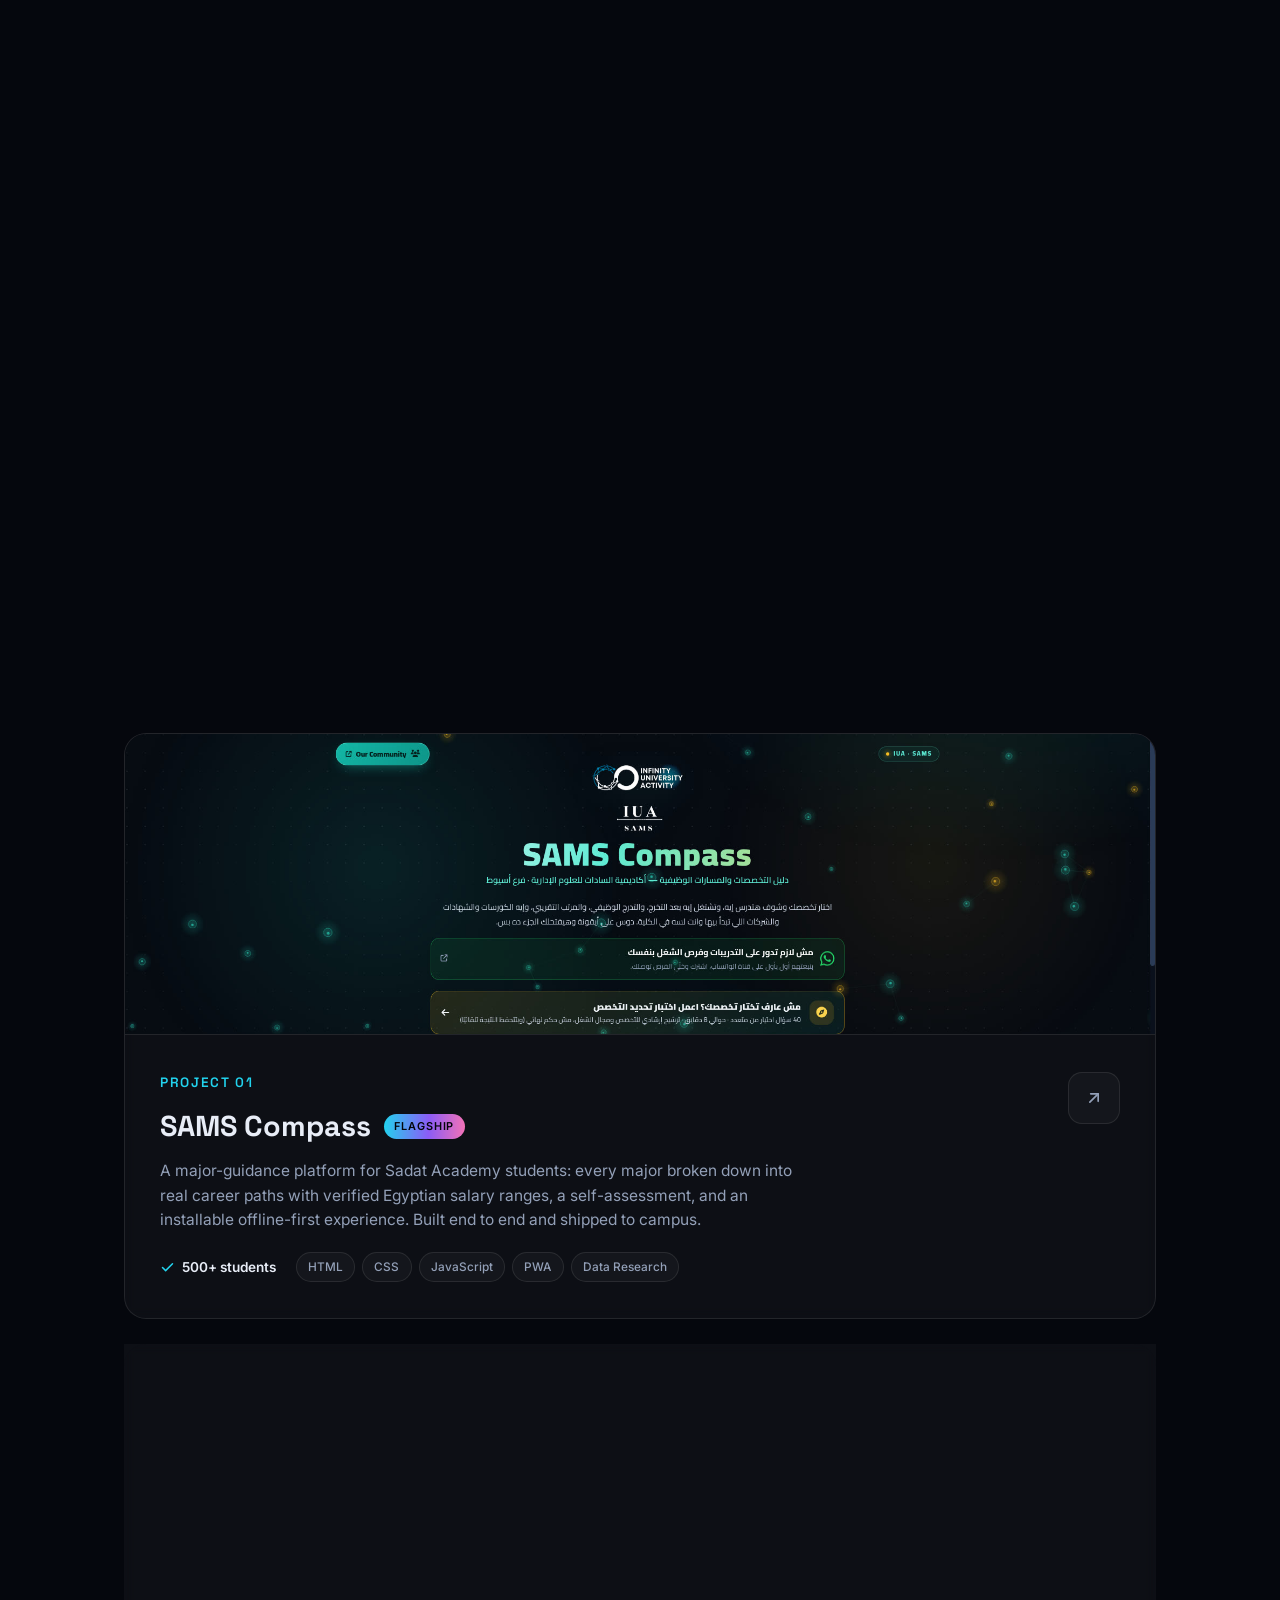
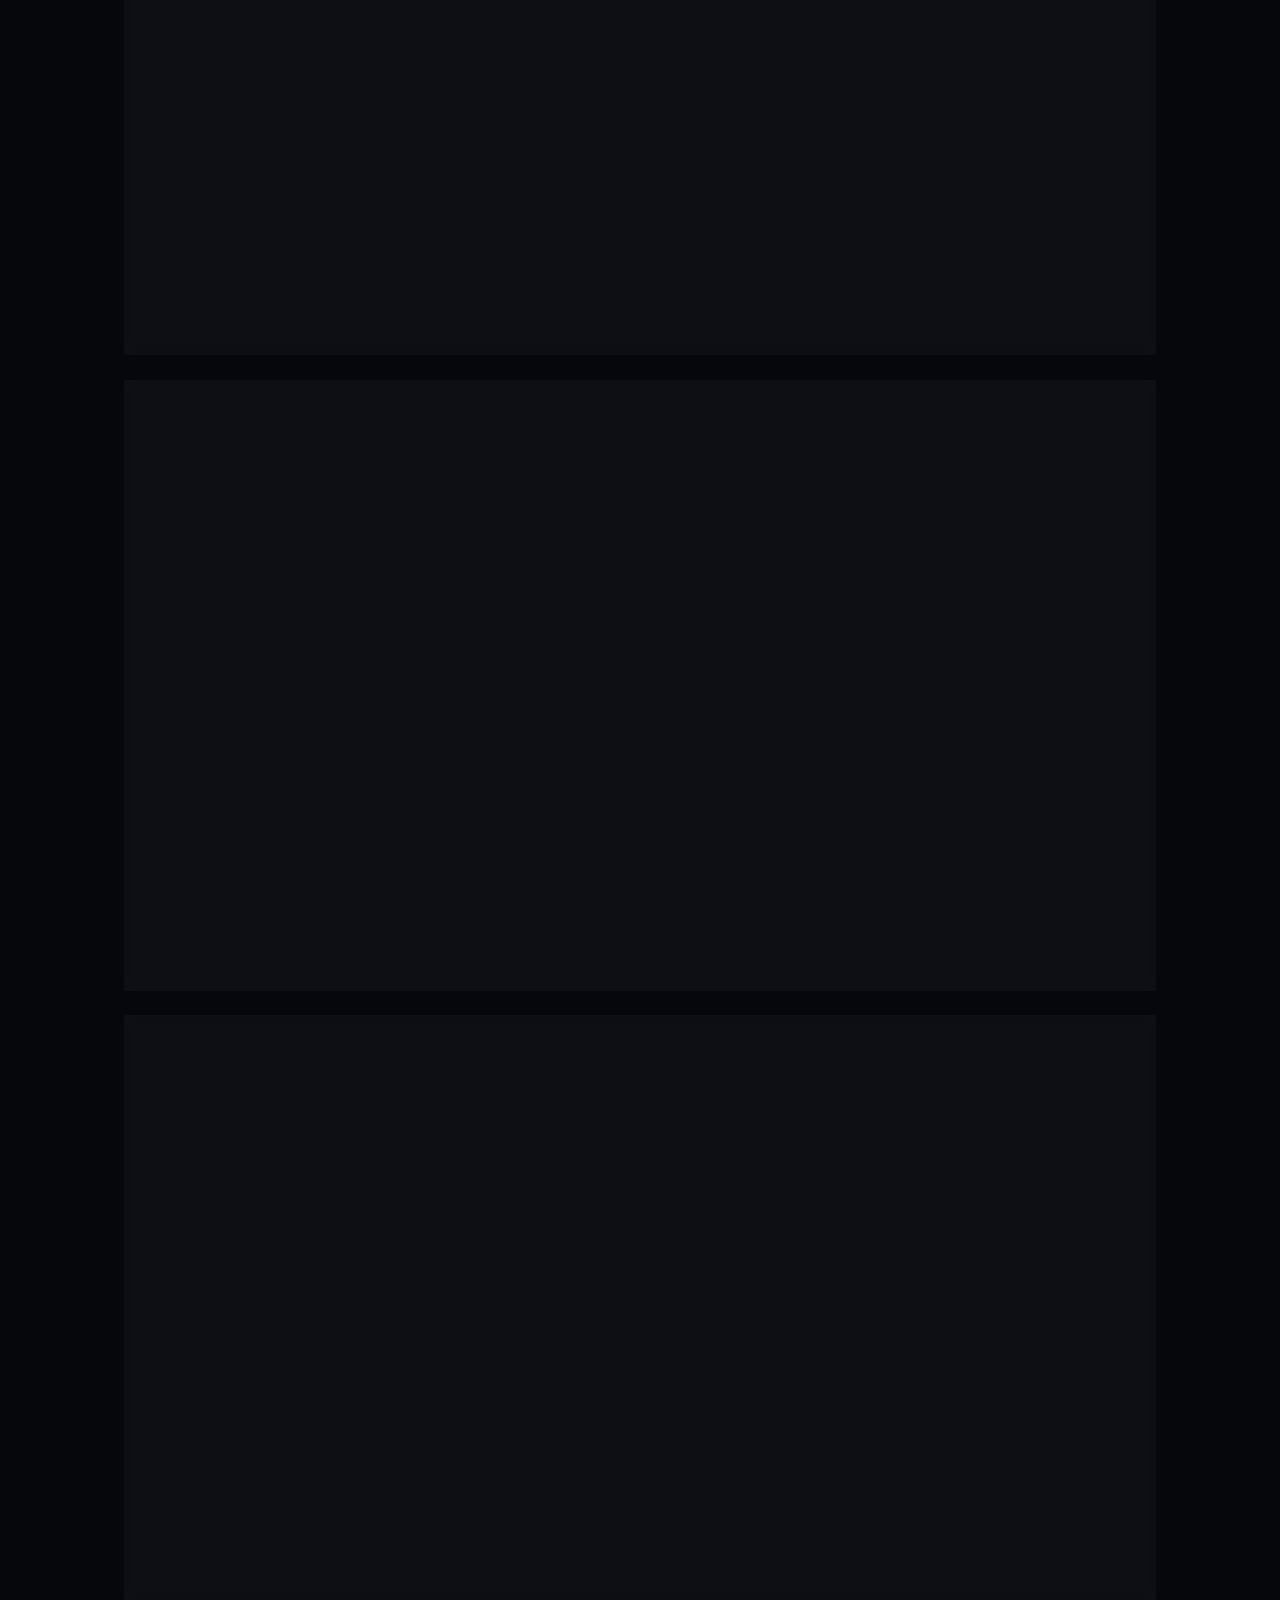
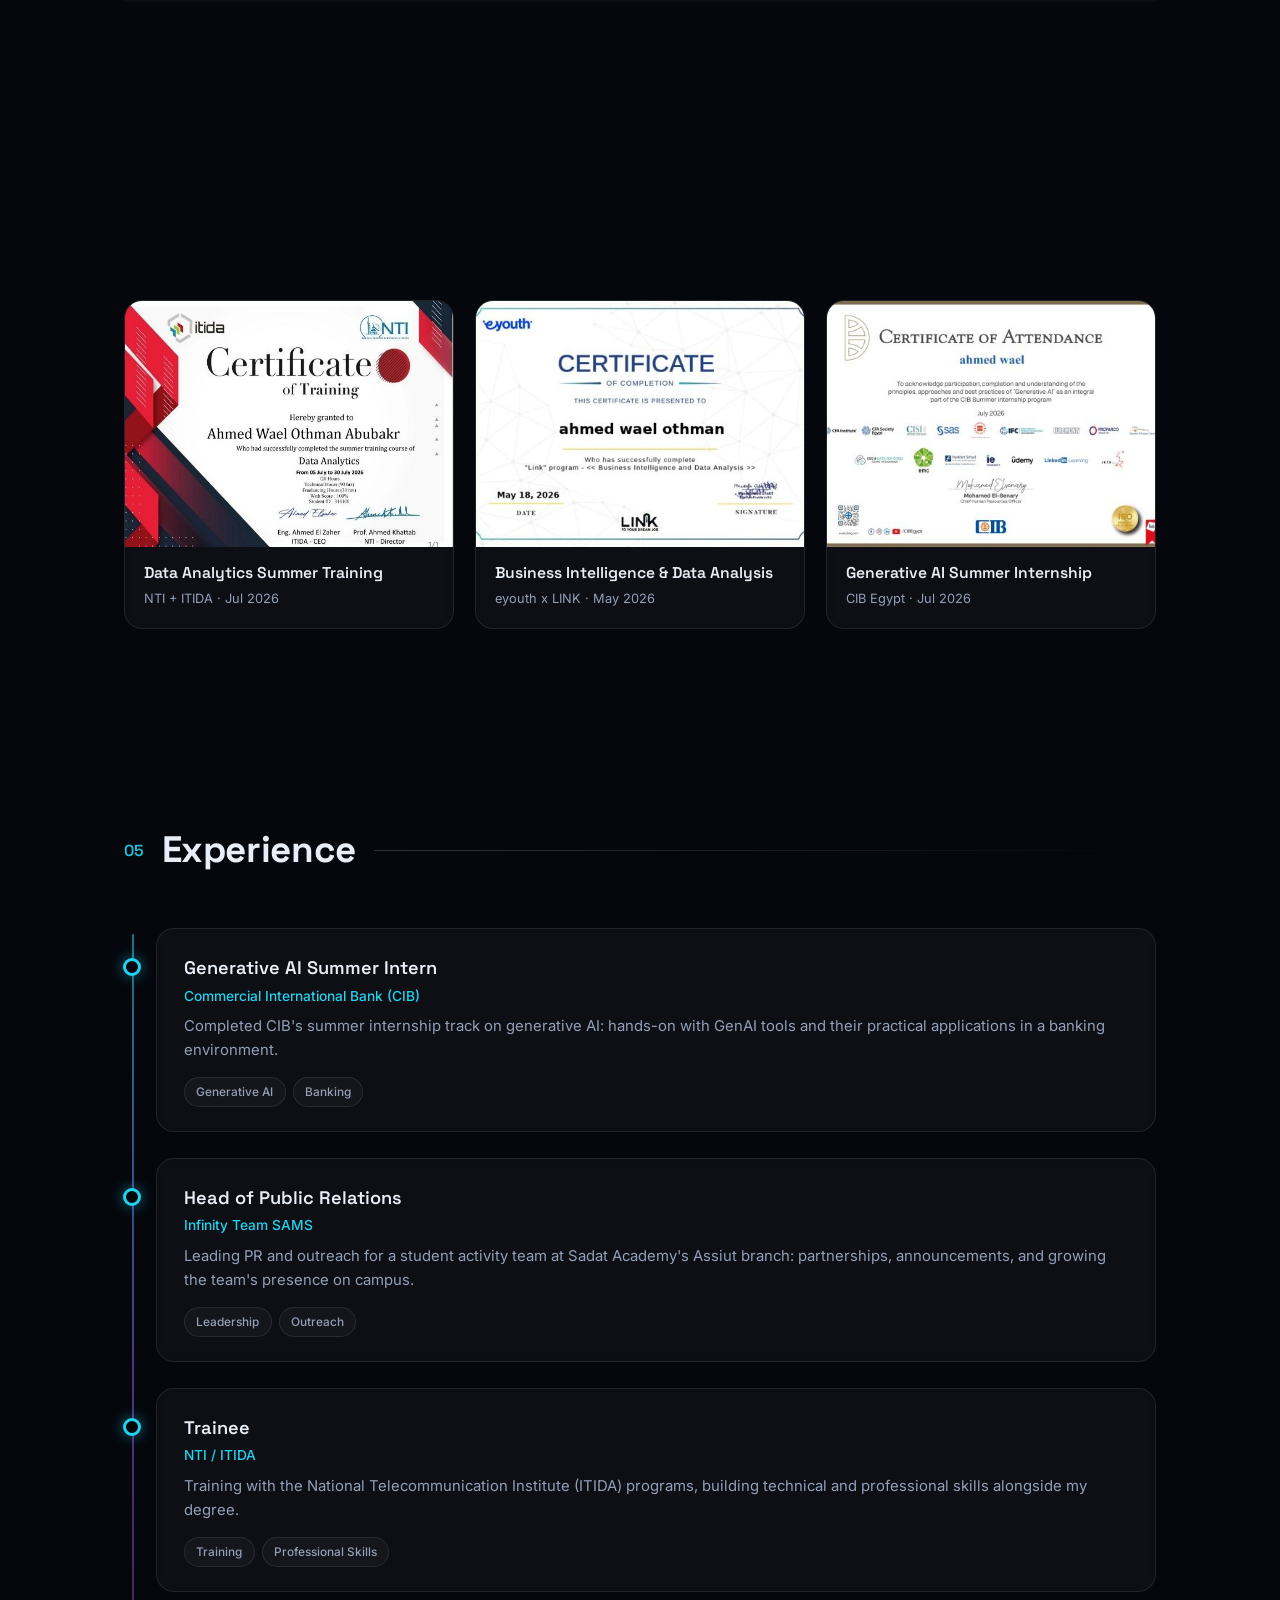
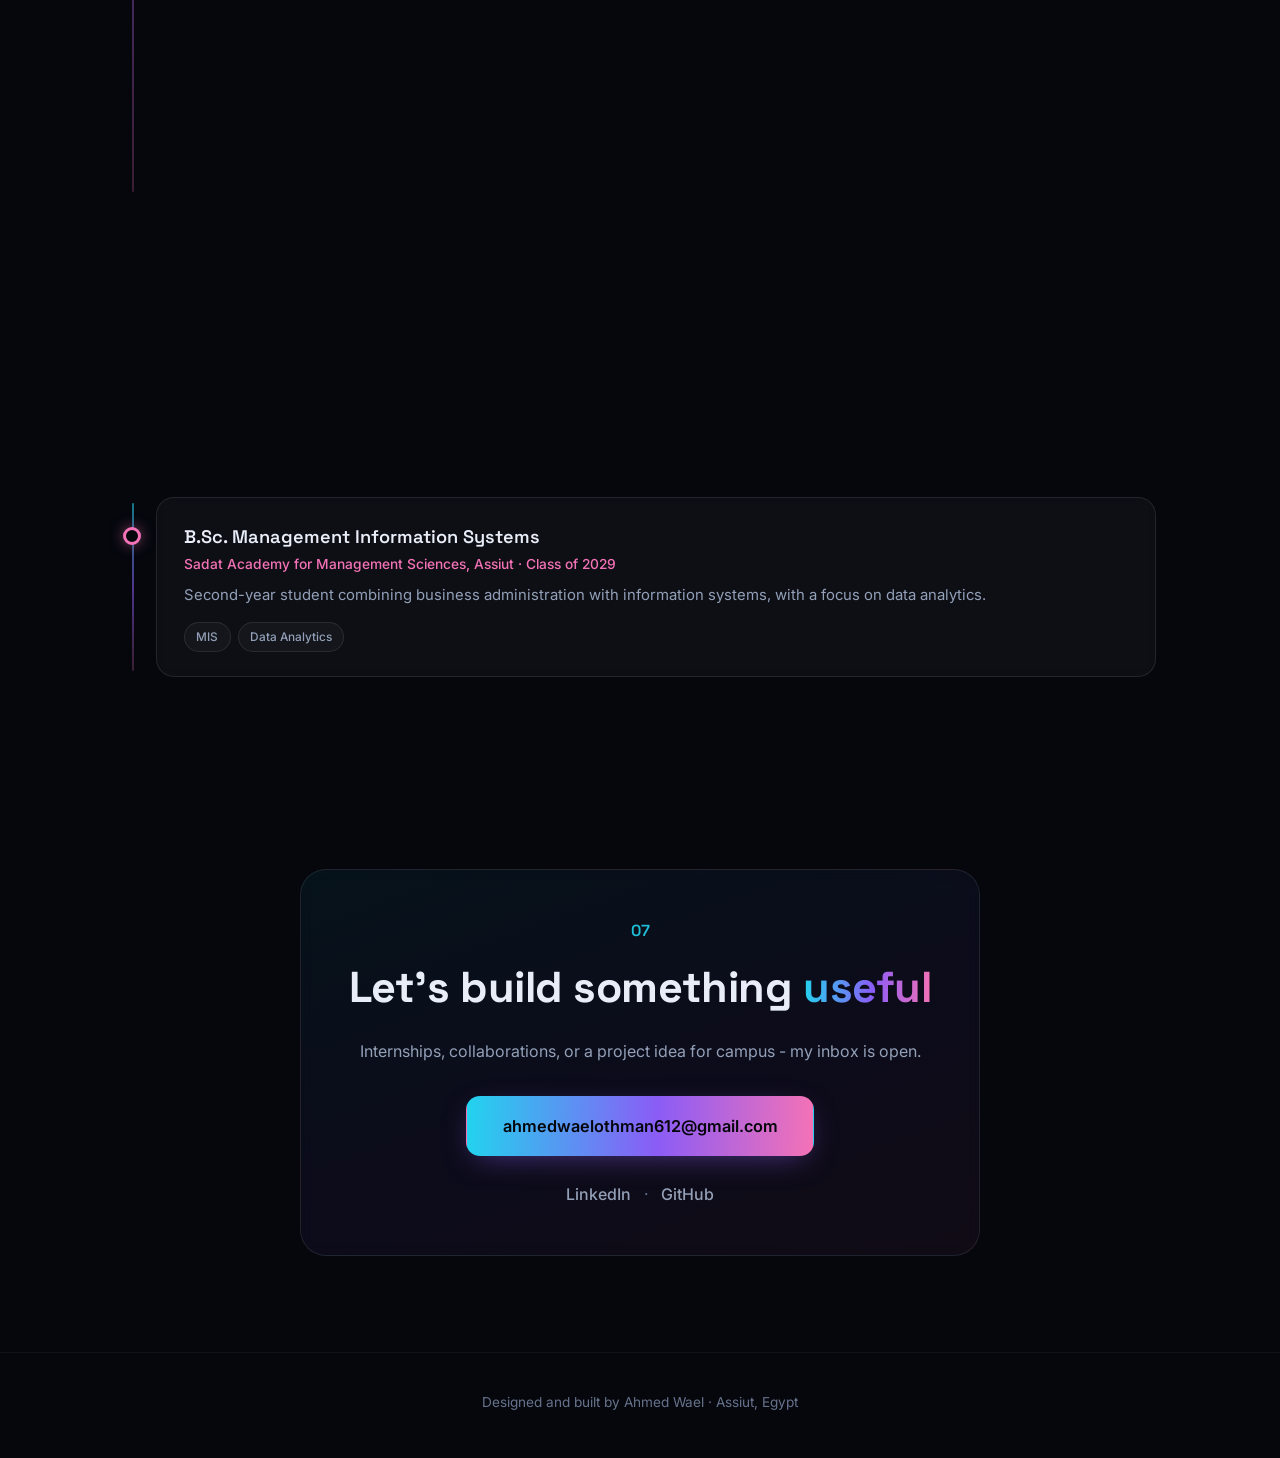
==== commit 5b292d37: "Split education into its own section, add nav link, renumber contact" ====
--- a/index.html
+++ b/index.html
@@ -47,6 +47,7 @@
       <a href="#projects">Projects</a>
       <a href="#certificates">Certificates</a>
       <a href="#experience">Experience</a>
+      <a href="#education">Education</a>
       <a href="#contact">Contact</a>
     </nav>
     <div class="nav-right">
@@ -173,7 +174,7 @@
       <span class="section-line"></span>
     </div>
     <div class="certs-grid" id="certsList">
-      <noscript><p class="noscript-note">Certified in Business Intelligence & Data Analysis (eyouth), Generative AI (CIB), Excel (Edraak), plus ITIDA, TIEC, Creativa and Nile University programs.</p></noscript>
+      <noscript><p class="noscript-note">Certified in Data Analytics (NTI/ITIDA), Business Intelligence & Data Analysis (eyouth), and Generative AI (CIB).</p></noscript>
     </div>
   </section>
 
@@ -217,6 +218,17 @@
           <div class="chips"><span>Community</span><span>Developer Events</span></div>
         </div>
       </div>
+    </div>
+  </section>
+
+  <!-- EDUCATION -->
+  <section class="section" id="education">
+    <div class="section-head reveal">
+      <span class="section-num">06</span>
+      <h2>Education</h2>
+      <span class="section-line"></span>
+    </div>
+    <div class="timeline">
       <div class="tl-item reveal">
         <div class="tl-dot tl-dot-edu"></div>
         <div class="tl-card tl-card-edu">
@@ -231,7 +243,7 @@
   <!-- CONTACT -->
   <section class="section contact" id="contact">
     <div class="contact-inner reveal">
-      <span class="section-num">06</span>
+      <span class="section-num">07</span>
       <h2 class="contact-title">Let's build something <span class="grad">useful</span></h2>
       <p>Internships, collaborations, or a project idea for campus - my inbox is open.</p>
       <a class="btn btn-primary btn-lg" href="mailto:ahmedwaelothman612@gmail.com">ahmedwaelothman612@gmail.com</a>
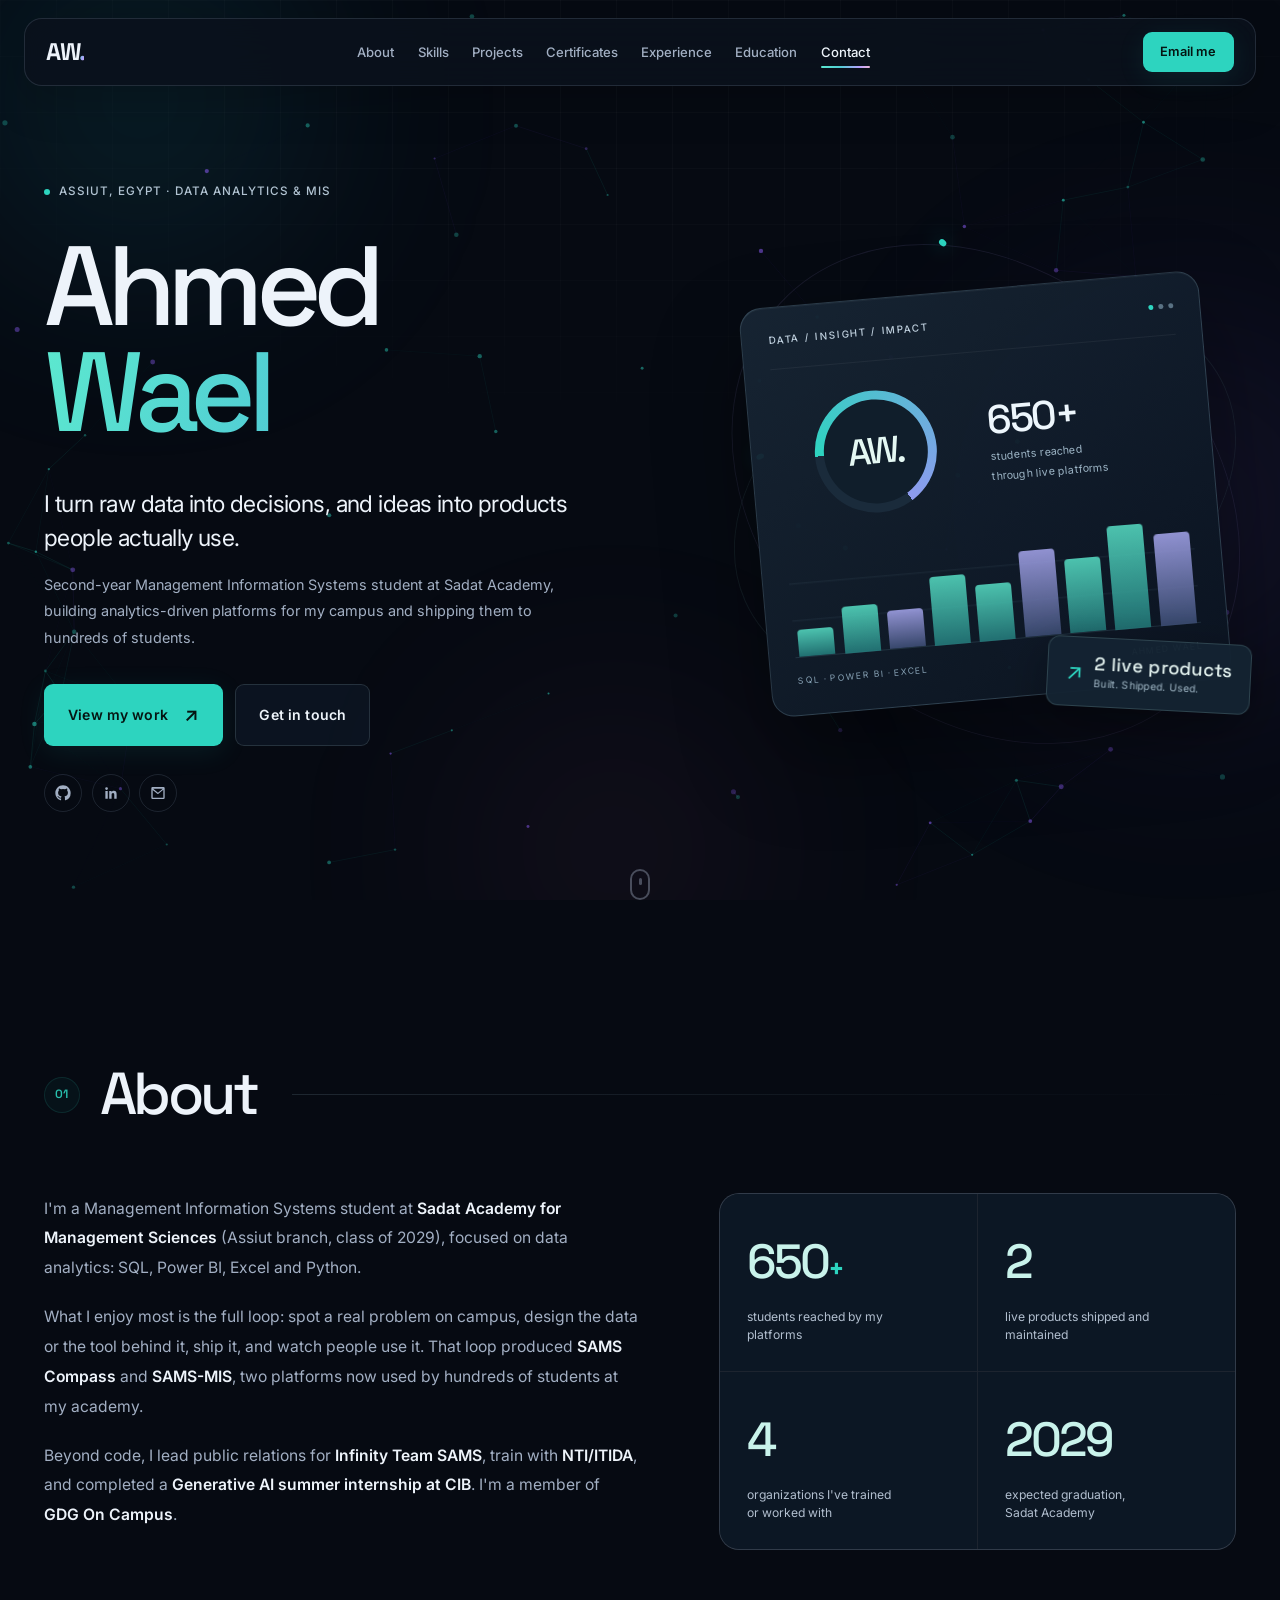
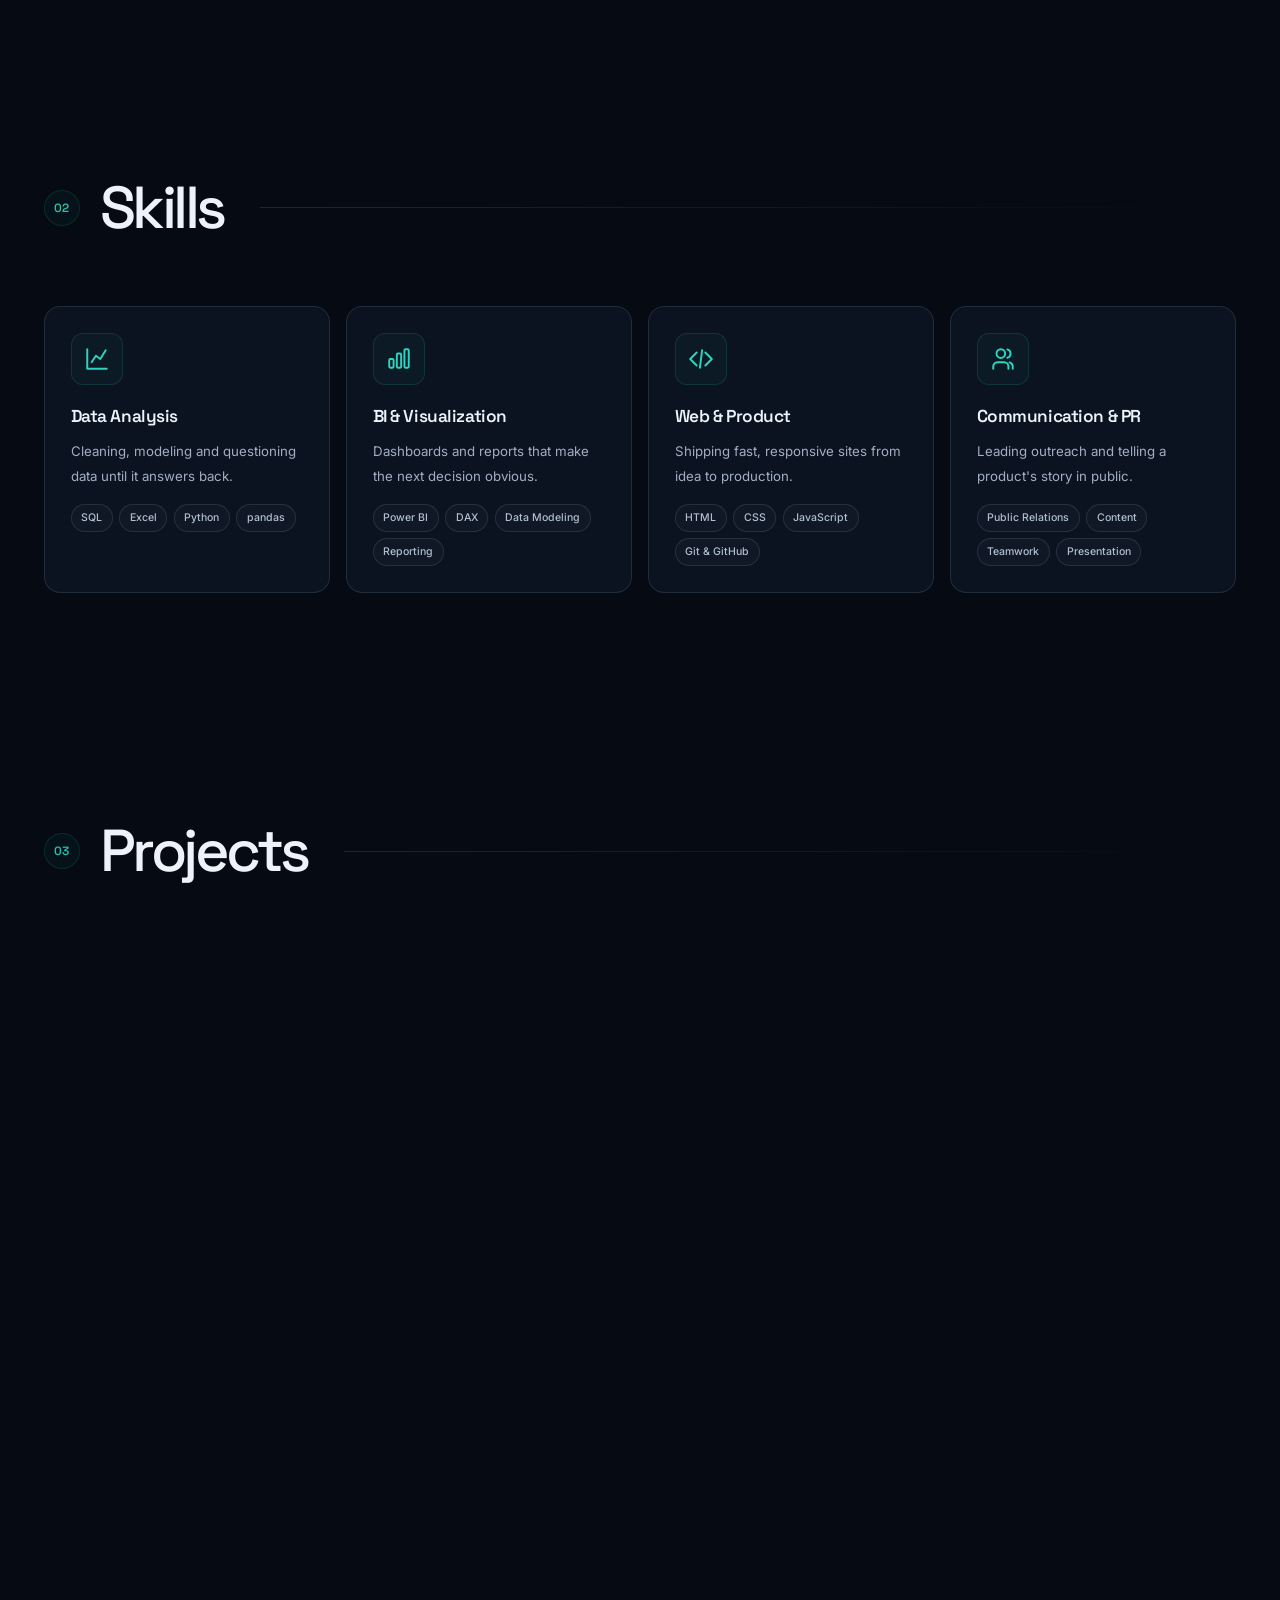
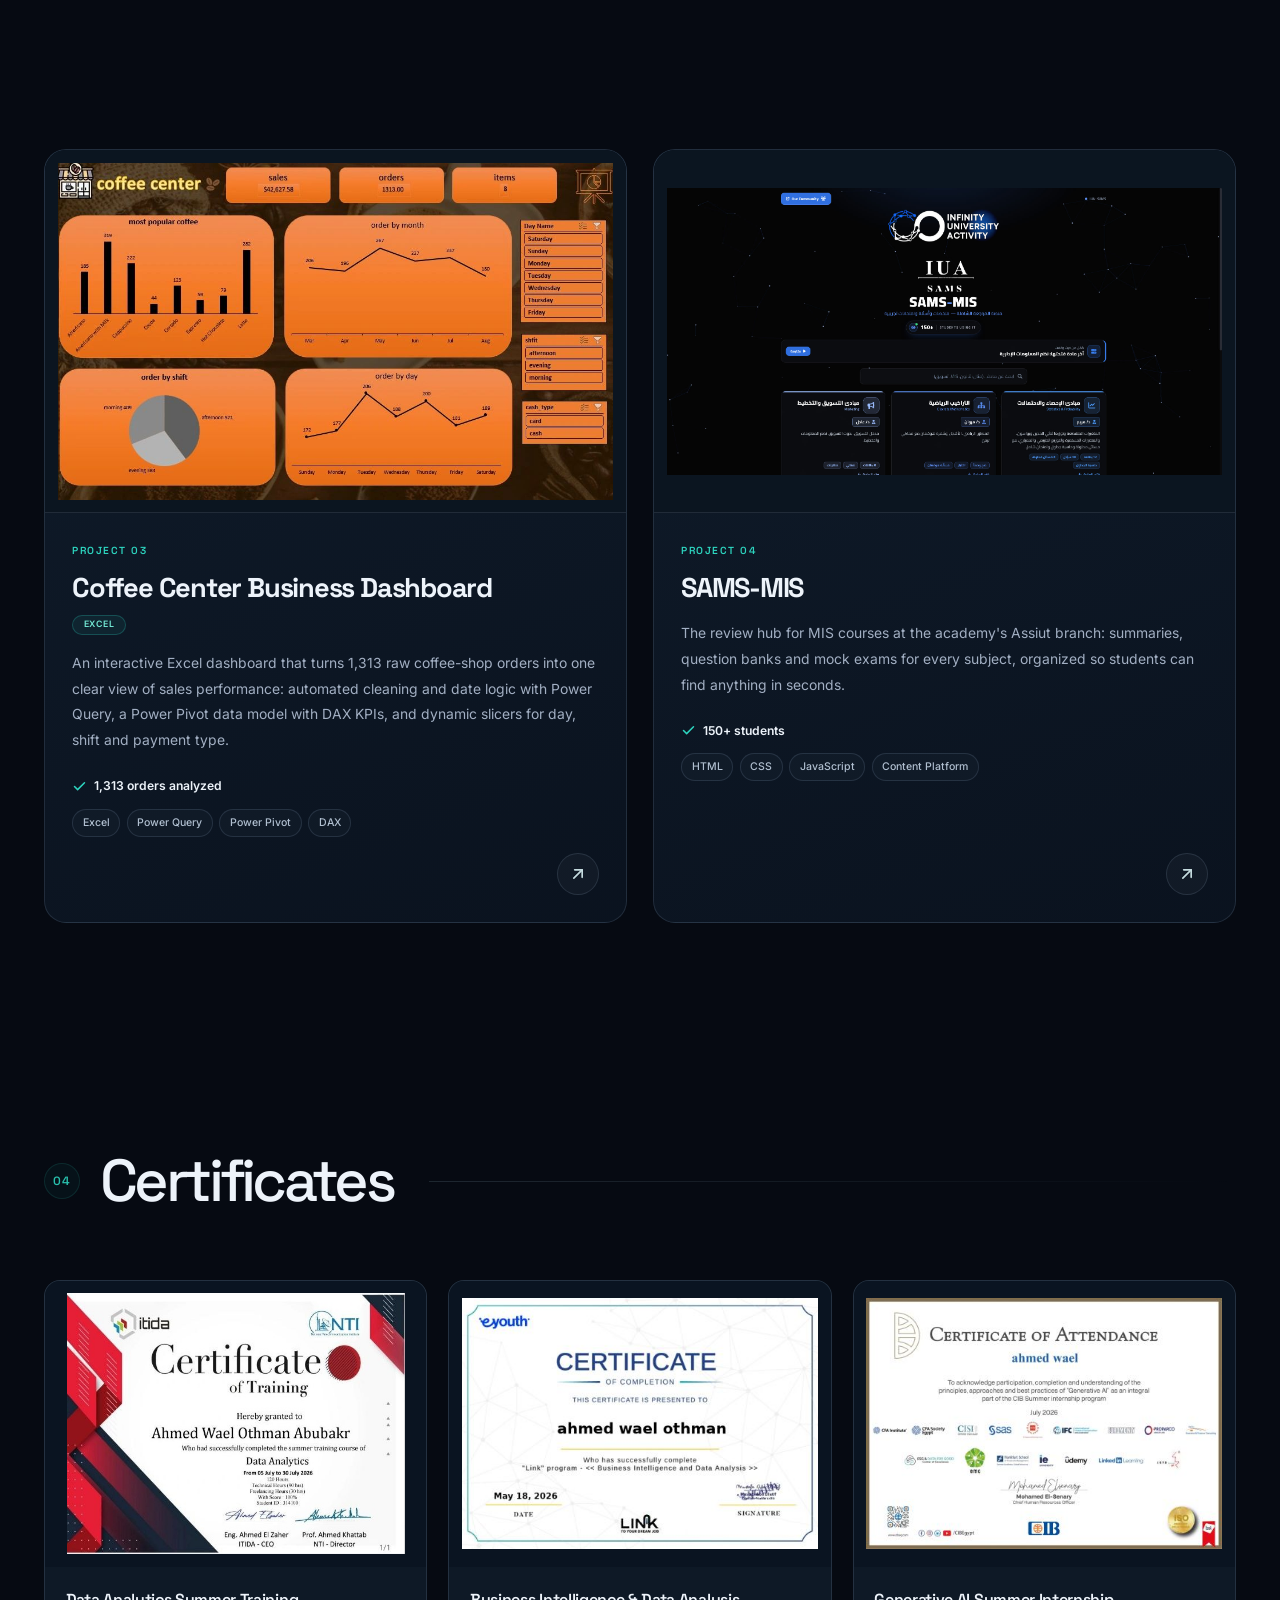
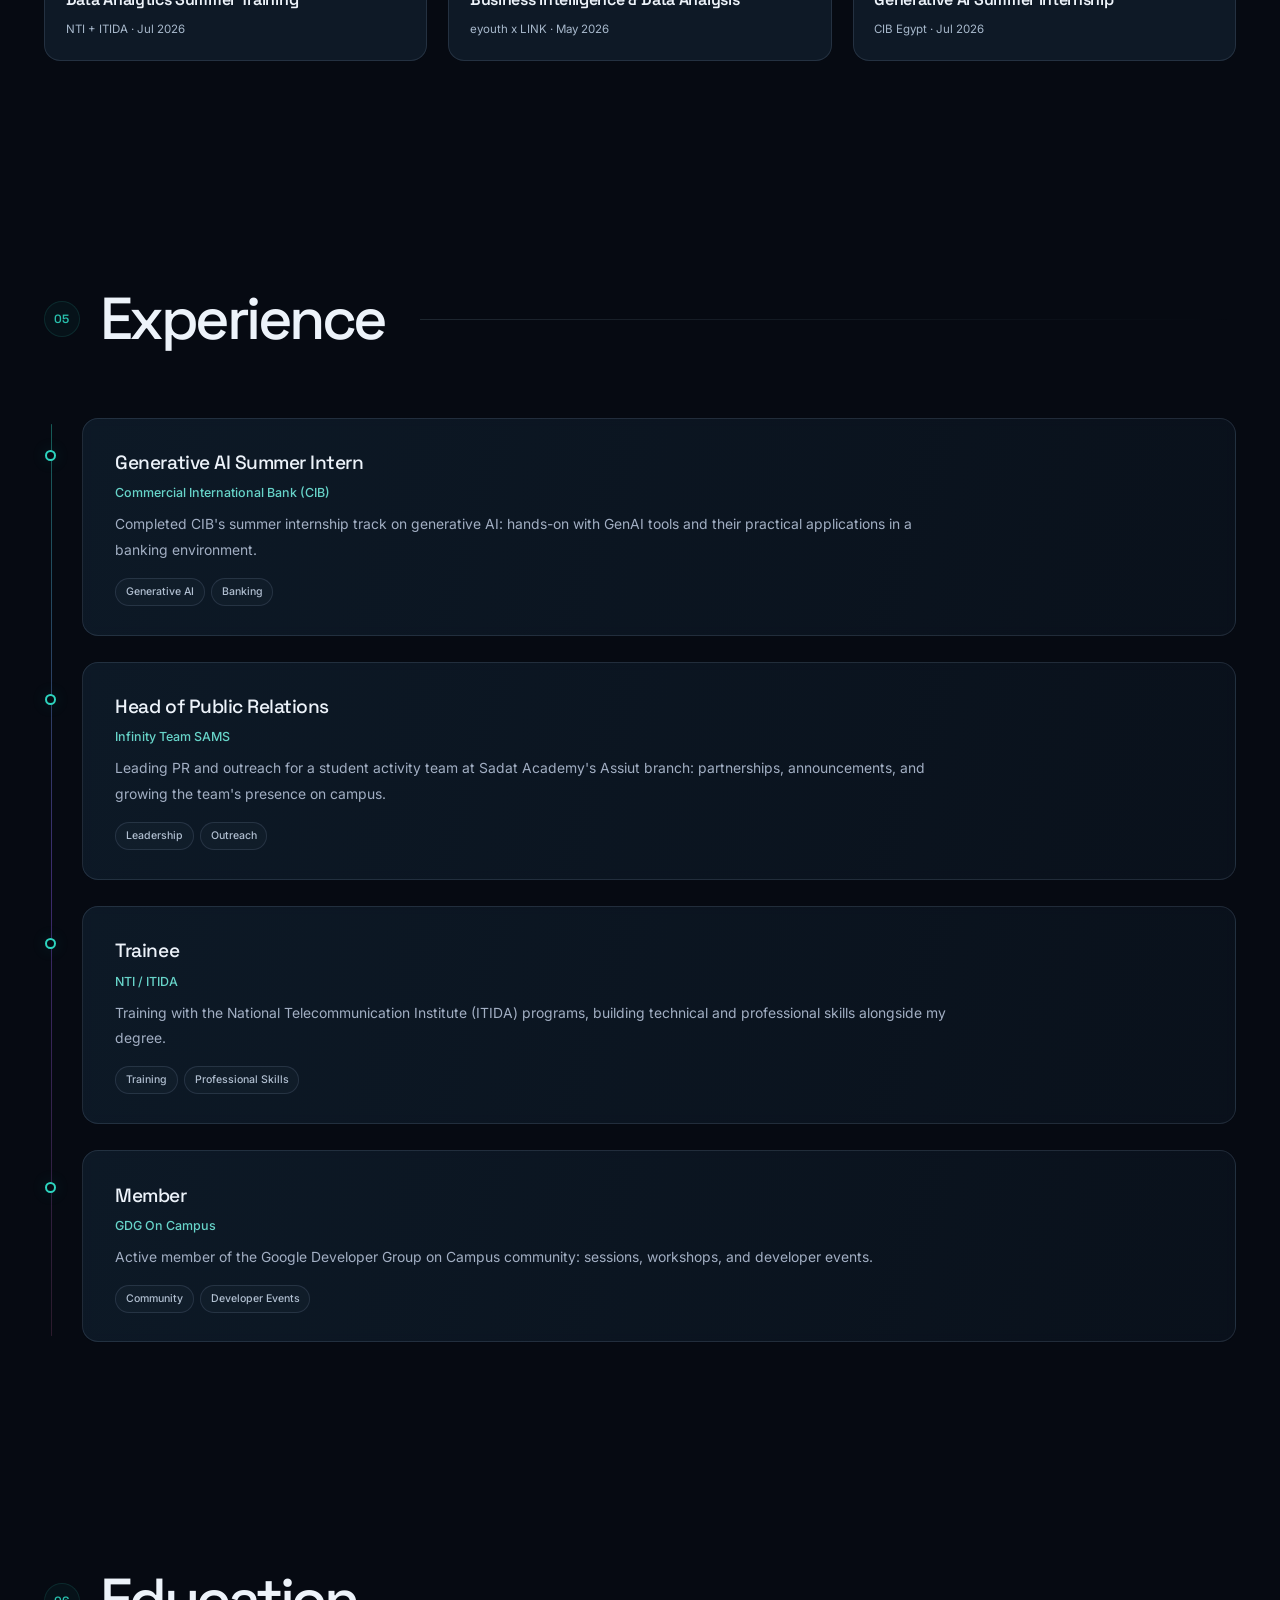
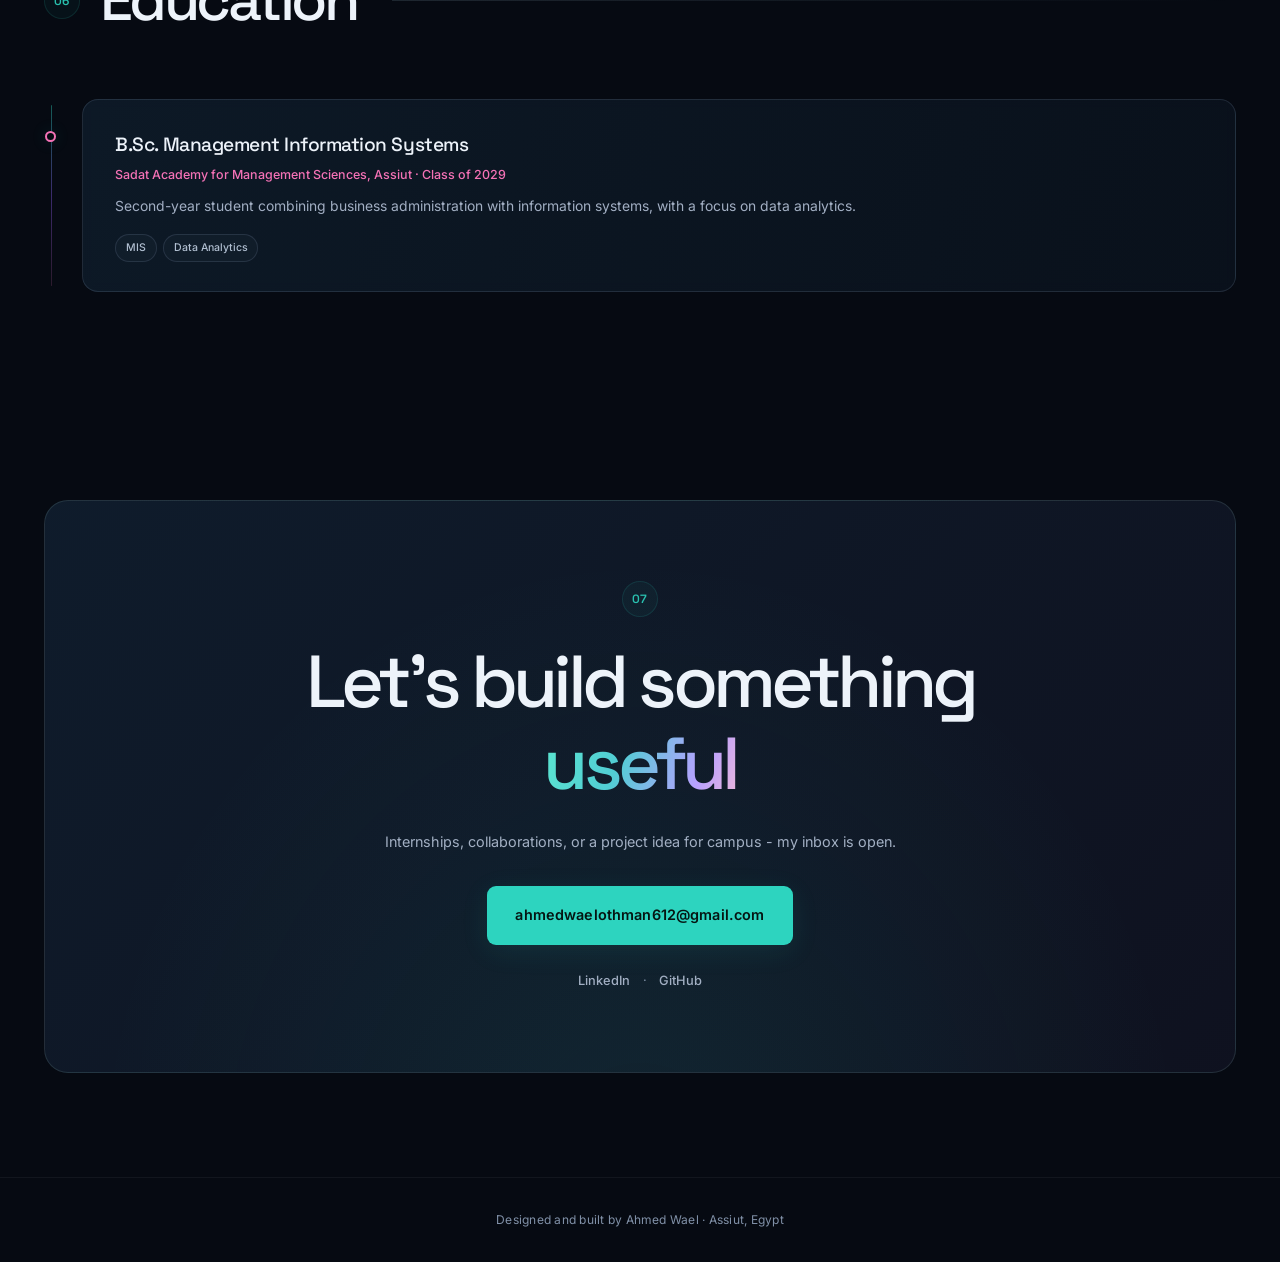
==== commit 50075bf4: "Redesign portfolio with editorial hero and responsive project gallery" ====
--- a/index.html
+++ b/index.html
@@ -26,6 +26,69 @@
 <link rel="preconnect" href="https://fonts.gstatic.com" crossorigin>
 <link href="https://fonts.googleapis.com/css2?family=Space+Grotesk:wght@400;500;600;700&family=Inter:wght@400;500;600&display=swap" rel="stylesheet">
 <link rel="stylesheet" href="assets/style.css">
+<style>
+/* Visual edition: editorial type, a data-inspired hero, and a project gallery. */
+:root{--bg:#060a12;--bg2:#0c1420;--text:#edf3fa;--muted:#a2afc3;--muted2:#8191a8;--cyan:#2dd4bf;--grad:linear-gradient(110deg,#5ce8cf 0%,#51cdd4 40%,#b8a0ff 78%,#efb8d8 100%);--card:rgba(14,23,36,.82);--card-border:rgba(170,199,224,.14);--radius:20px;--maxw:1240px}
+body{background:var(--bg);line-height:1.7}
+a,button{-webkit-tap-highlight-color:transparent}
+a:focus-visible,button:focus-visible{outline:2px solid var(--cyan);outline-offset:6px}
+.nav{top:18px;left:24px;right:24px}
+.nav::before,.nav.scrolled::before{background:rgba(10,17,28,.9);border:1px solid rgba(175,201,224,.15);border-radius:18px;backdrop-filter:blur(18px);box-shadow:0 12px 48px #0003}
+.nav-inner{padding:.85rem 1.4rem;max-width:var(--maxw)}
+.nav-logo{font-size:1.5rem;letter-spacing:-.07em}
+.nav-links{gap:1.45rem}.nav-links a{font-size:.82rem}
+.btn{border-radius:9px;padding:.85rem 1.45rem;font-size:.88rem;letter-spacing:.01em}
+.btn-primary{background:var(--cyan);color:#051512;box-shadow:0 6px 28px #2dd4bf18}
+.btn-primary:hover{background:#69ecd8;box-shadow:0 10px 35px #2dd4bf30}
+.btn-sm{padding:.5rem 1rem;font-size:.8rem}
+.btn-ghost{background:#101b2a9c;border-color:#a3bac42e}
+.hero{max-width:var(--maxw);margin:auto;min-height:min(960px,100svh);padding:11rem 1.5rem 8rem;text-align:left;display:grid;grid-template-columns:1.25fr 1fr;gap:4rem;align-items:center;isolation:isolate}
+.hero-inner{max-width:700px}.hero-eyebrow{background:transparent;border:0;border-radius:0;padding:0;font-size:.73rem;letter-spacing:.085em;text-transform:uppercase;color:#b1c3d2;margin-bottom:2rem;backdrop-filter:none}
+.pulse-dot{width:6px;height:6px;background:var(--cyan)}
+.hero-name{font-size:clamp(5rem,8.8vw,8.5rem);line-height:.94;letter-spacing:-.075em;margin:0 0 2rem;font-weight:500}
+.hero-name .grad{display:block;padding-bottom:.08em}
+.hero-tagline{max-width:590px;font-size:clamp(1.15rem,1.8vw,1.5rem);font-weight:400;letter-spacing:-.025em;line-height:1.5;margin-bottom:1rem}
+.hero-sub{margin:0 0 2rem;max-width:530px;font-size:.9rem;line-height:1.85;color:var(--muted)}
+.hero-cta,.hero-socials{justify-content:flex-start}.hero-cta{gap:.75rem;margin-bottom:1.8rem}.hero-cta .btn-primary::after{content:'↗';font-size:1.2rem;margin-left:.5rem}
+.hero-socials{gap:.6rem}.hero-socials a{width:38px;height:38px;border-radius:50%;background:transparent}.hero-socials svg{width:16px;height:16px}
+.hero-art{position:relative;min-width:0;aspect-ratio:1/1.1;display:flex;align-items:center;justify-content:center;isolation:isolate}
+.hero-art::before{content:'';position:absolute;inset:10% -8%;background:radial-gradient(ellipse,#2dd4bf14,transparent 62%);z-index:-1}
+.orbit{position:absolute;width:105%;aspect-ratio:1;border:1px solid #81bcb61a;border-radius:50%;transform:rotate(-24deg) scaleY(.68)}
+.orbit-two{transform:rotate(43deg) scaleY(.78);border-color:#b0a0f51b;width:112%}
+.orbit::after{content:'';position:absolute;left:13%;top:14%;width:8px;height:8px;border-radius:50%;background:var(--cyan);box-shadow:0 0 24px #2dd4bfaa}
+.data-panel{width:92%;background:linear-gradient(145deg,#172534f5,#0b1421f5);border:1px solid #a5cfdd30;border-radius:22px;padding:1.65rem;transform:rotate(-5deg);box-shadow:0 40px 90px #0006,inset 0 1px #ffffff0b;animation:panel-drift 8s ease-in-out infinite}
+.panel-top{display:flex;justify-content:space-between;align-items:center;font:500 .62rem 'Inter',sans-serif;letter-spacing:.17em;color:#c0d1df;padding-bottom:1.4rem;border-bottom:1px solid #ffffff0e}
+.panel-dots{display:flex;gap:5px}.panel-dots i{width:5px;height:5px;border-radius:50%;background:#597183}.panel-dots i:first-child{background:var(--cyan)}
+.panel-center{display:grid;grid-template-columns:1fr 1fr;gap:1rem;align-items:center;padding:1.8rem 0}
+.data-ring{width:122px;height:122px;border-radius:50%;background:conic-gradient(from -90deg,#2dd4bf 0deg,#8e9aee 238deg,#1a2b3b 238deg);padding:9px;margin:auto}
+.data-ring span{height:100%;border-radius:50%;display:flex;align-items:center;justify-content:center;background:#101e2b;font:500 2.3rem 'Space Grotesk',sans-serif;letter-spacing:-.08em;color:#e4f8f3}
+.panel-caption{font-size:.67rem;line-height:1.9;color:#9cb4c5;letter-spacing:.02em}.panel-caption strong{display:block;font:500 2.5rem 'Space Grotesk',sans-serif;color:#edf6fc;letter-spacing:-.06em;margin-bottom:.1rem}
+.chart{height:110px;display:flex;align-items:flex-end;gap:9px;border-bottom:1px solid #6c98ab30;background:repeating-linear-gradient(to top,transparent 0,transparent 35px,#7ca7bc12 36px,#7ca7bc12 37px);padding:0 4px}
+.chart i{flex:1;border-radius:4px 4px 0 0;background:linear-gradient(to top,#237d7d,#56dfc5);height:var(--h);opacity:.85;transform-origin:bottom;animation:bar-grow 1.4s cubic-bezier(.16,1,.3,1) both}.chart i:nth-child(3n){background:linear-gradient(to top,#3e4f78,#a6a6ee)}
+.panel-bottom{display:flex;justify-content:space-between;padding-top:1rem;font-size:.54rem;letter-spacing:.16em;color:#86a0b3}
+.floating-note{position:absolute;right:-3%;bottom:11%;padding:.85rem 1.1rem;background:#132331f5;border:1px solid #9dd3cc30;border-radius:12px;box-shadow:0 15px 50px #0005;display:flex;align-items:center;gap:.7rem;transform:rotate(3deg);font-size:.64rem;color:#a1b8c7;letter-spacing:.03em}
+.floating-note strong{display:block;color:#e6f5f2;font:500 1.15rem 'Space Grotesk',sans-serif}.note-icon{color:var(--cyan);font-size:1.4rem}
+@keyframes panel-drift{0%,100%{transform:translateY(0) rotate(-5deg)}50%{transform:translateY(-12px) rotate(-3deg)}}
+@keyframes bar-grow{from{transform:scaleY(.05)}to{transform:scaleY(1)}}
+.scroll-hint{bottom:2.5rem;opacity:.4}.mouse{width:20px;height:31px}
+.section{padding:6.5rem 1.5rem}.section-head{gap:1.25rem;margin-bottom:3rem;align-items:center}.section-num{font-size:.75rem;letter-spacing:.08em;background:#2dd4bf0c;border:1px solid #2dd4bf24;width:36px;height:36px;display:inline-flex;align-items:center;justify-content:center;border-radius:50%;flex-shrink:0}
+.section-head h2{font-size:clamp(2rem,4.8vw,3.7rem);font-weight:500;letter-spacing:-.06em}.section-line{margin-left:1rem;background:linear-gradient(90deg,#95b7c62b,transparent)}
+.about-grid{gap:5rem;align-items:center}.about-text p{font-size:.98rem;line-height:1.9}.stats{gap:1px;border:1px solid var(--card-border);border-radius:20px;overflow:hidden;background:var(--card-border)}
+.stat-card{border:0;border-radius:0;background:#0c1724;padding:1.7rem;backdrop-filter:none}.stat-card:hover{transform:none;background:#112333}.stat-num{font-size:3rem;letter-spacing:-.06em;font-weight:500;color:#c9f3eb;background:none}.stat-suffix{font-size:1.7rem}.stat-card p{font-size:.76rem;max-width:155px;color:#b1bece}
+.skills-grid{gap:1rem;grid-template-columns:repeat(4,minmax(0,1fr))}.skill-card{padding:1.6rem;border-radius:16px}.skill-icon{background:#2dd4bf09;border-color:#2dd4bf24;border-radius:12px;color:var(--cyan)}.skill-card h3{font-size:1.08rem;letter-spacing:-.025em}.skill-card>p{font-size:.83rem;line-height:1.85}.chips{gap:.4rem}.chips span{font-size:.66rem;background:#8198b70a;padding:.25rem .6rem;color:#b0bfd0}
+.projects-list{display:grid;grid-template-columns:repeat(2,minmax(0,1fr));gap:1.6rem}.project-card{display:flex;flex-direction:column;padding:1.7rem;gap:0;border-radius:22px;min-width:0;background:linear-gradient(160deg,#111e2ded,#0b1420ed)}.project-card::after{opacity:.4}.project-img{flex-shrink:0;align-self:stretch;margin:-1.7rem -1.7rem 1.8rem;display:block;border-bottom:1px solid var(--card-border);aspect-ratio:16/10;background:#0a111c}.project-img img{width:100%;height:100%;object-fit:contain;object-position:center;padding:.8rem;background:#0b1520}.project-card>div{flex:1}.project-idx{font-size:.64rem;letter-spacing:.15em;margin-bottom:.8rem;color:var(--cyan)}.project-title{font-size:1.7rem;letter-spacing:-.045em;line-height:1.2;gap:.6rem;margin-bottom:1rem;max-width:90%}.project-badge{font-size:.55rem;letter-spacing:.09em;background:#2dd4bf12;border:1px solid #2dd4bf40;color:#72e7d4}.project-desc{font-size:.87rem;line-height:1.85;margin-bottom:1.4rem}.project-meta{gap:.75rem;align-items:flex-start;flex-direction:column}.project-stat{font-size:.76rem}.project-link{position:relative;align-self:flex-end;right:auto;top:auto;margin-top:1rem;width:42px;height:42px;border-radius:50%;color:#c5dbdf}.project-card:hover .project-link{transform:translate(2px,-2px);background:var(--cyan)}
+.cert-card{border-radius:16px;background:#0e1926}.cert-card img{object-fit:contain;background:#0a1421;padding:.8rem;aspect-ratio:4/3}.cert-info{padding:1.3rem}.cert-title{font-size:1rem;letter-spacing:-.02em;line-height:1.5}.cert-meta{margin-top:.5rem;font-size:.72rem;color:#a7b8cb}
+.timeline{padding-left:2.4rem}.timeline::before{left:7px;width:1px;opacity:.4}.tl-dot{width:11px;height:11px;border-width:2px;left:-2.25rem;top:2rem;box-shadow:0 0 16px #2dd4bf25}.tl-card{padding:1.8rem 2rem;background:linear-gradient(105deg,#112030b0,#0c1420b0);border-radius:16px}.tl-head h3{font-size:1.2rem;font-weight:500;letter-spacing:-.025em}.tl-org{font-size:.78rem;color:#67d4c9}.tl-card p{font-size:.87rem;line-height:1.85;max-width:850px}
+.contact-inner{position:relative;overflow:hidden;max-width:none;padding:5rem 2rem;background:radial-gradient(ellipse at 50% 120%,#2dd4bf17,transparent 65%),linear-gradient(135deg,#101e2eeb,#101321eb);border-color:#9acbc426;border-radius:24px}.contact .section-num{display:flex;margin:0 auto 1.5rem}.contact-title{font-size:clamp(2.5rem,5.8vw,4.6rem);font-weight:500;letter-spacing:-.065em;line-height:1.12;max-width:750px;margin:0 auto 1.5rem}.contact-inner>p{font-size:.9rem}.contact .btn-lg{font-size:.9rem;padding:1rem 1.7rem}.contact-links{font-size:.8rem}.footer{font-size:.75rem;letter-spacing:.02em;padding:2rem}
+.reveal{transition:opacity .8s ease,transform .8s cubic-bezier(.16,1,.3,1);transform:translateY(30px)}.reveal.in{transform:none}.skills-grid>:nth-child(2),.certs-grid>:nth-child(2){transition-delay:70ms}.skills-grid>:nth-child(3),.certs-grid>:nth-child(3){transition-delay:140ms}.skills-grid>:nth-child(4){transition-delay:210ms}
+@media(min-width:1440px){.nav{left:calc((100% - 1240px)/2);right:calc((100% - 1240px)/2)}}
+@media(max-width:1100px){.hero{gap:2rem}.hero-name{font-size:7rem}.nav-links{gap:1rem}.skills-grid{grid-template-columns:repeat(2,minmax(0,1fr))}.about-grid{gap:3rem}.data-ring{width:100px;height:100px}.data-panel{padding:1.25rem}.floating-note{right:0}.nav-inner{padding:.8rem 1rem}}
+@media(max-width:920px){.nav{top:12px;left:16px;right:16px}.nav-links{inset:0;border-radius:0;gap:1.6rem;background:#08101bf7;z-index:-1}.nav-links a{font-size:1.3rem}.nav-toggle{padding:10px}.hero{padding-top:9rem;grid-template-columns:1.25fr 1fr;min-height:850px}.hero-name{font-size:6rem}.hero-eyebrow{font-size:.6rem;letter-spacing:.03em}.hero-sub{font-size:.82rem}.hero-art{margin-right:1rem}.panel-center{grid-template-columns:1fr;padding:1.2rem 0;gap:1rem}.panel-caption{text-align:center}.panel-caption strong{font-size:1.8rem}.chart{height:80px}.floating-note{right:-10%;bottom:3%;padding:.6rem .9rem}.section{padding:5rem 1.5rem}.project-title{font-size:1.45rem}.project-card{padding:1.3rem}.project-img{margin:-1.3rem -1.3rem 1.5rem}.project-link{position:relative;top:auto;right:auto}.about-grid{grid-template-columns:1fr}.stat-card p{max-width:none}}
+@media(max-width:680px){.hero{display:flex;align-items:stretch;text-align:left;padding:8rem 1.5rem 5rem;gap:2rem;min-height:auto}.hero-name{font-size:clamp(4.7rem,19vw,7.7rem);letter-spacing:-.07em;margin-bottom:1.5rem}.hero-eyebrow{font-size:.59rem;letter-spacing:.045em;margin-bottom:1.8rem;gap:.5rem}.hero-tagline{font-size:1.2rem;max-width:450px}.hero-sub{font-size:.84rem;line-height:1.8}.hero-cta{margin-bottom:1.5rem}.hero-cta .btn{font-size:.8rem;padding:.8rem 1rem}.hero-art{width:78%;max-width:340px;align-self:center;aspect-ratio:1.2;margin:1rem 0 1rem}.data-panel{width:100%;padding:1.1rem}.panel-center{grid-template-columns:1fr 1fr;padding:1.3rem 0}.data-ring{width:88px;height:88px;padding:6px}.data-ring span{font-size:1.8rem}.panel-caption{text-align:left;font-size:.59rem}.panel-caption strong{font-size:2rem}.panel-top{font-size:.5rem;padding-bottom:.9rem}.panel-bottom{font-size:.45rem;padding-top:.7rem}.chart{height:64px;gap:6px}.floating-note{right:-12%;bottom:-8%;font-size:.52rem}.floating-note strong{font-size:.95rem}.orbit{width:115%}.orbit-two{width:120%}.scroll-hint{display:none}.section{padding:3.6rem 1.25rem}.section-head{gap:.85rem;margin-bottom:2rem}.section-head h2{font-size:2.45rem}.section-num{width:29px;height:29px;font-size:.65rem}.section-line{margin-left:.25rem}.about-grid{gap:1.4rem}.about-text p{font-size:.9rem}.stats{grid-template-columns:repeat(2,minmax(0,1fr))}.stat-card{padding:1.3rem 1rem}.stat-num{font-size:2.35rem}.stat-card p{font-size:.7rem}.skills-grid{gap:.85rem}.skill-card{padding:1.1rem}.skill-icon{width:42px;height:42px;border-radius:10px;margin-bottom:1rem}.skill-icon svg{width:22px}.skill-card h3{font-size:1rem;line-height:1.35;min-height:2.7em}.skill-card>p{font-size:.75rem;line-height:1.8}.chips span{font-size:.6rem;padding:.2rem .45rem}.projects-list{grid-template-columns:1fr;gap:1.3rem}.project-card{padding:1.4rem}.project-img{margin:-1.4rem -1.4rem 1.4rem;aspect-ratio:16/10}.project-title{font-size:1.6rem;max-width:100%}.project-desc{font-size:.83rem}.project-link{margin-top:.5rem}.certs-grid{grid-template-columns:1fr;gap:1.2rem}.cert-card img{aspect-ratio:4/3;padding:1rem}.cert-info{padding:1.2rem}.timeline{padding-left:1.4rem}.timeline::before{left:3px}.tl-dot{left:-1.4rem;width:9px;height:9px;top:1.55rem}.tl-card{padding:1.3rem}.tl-head h3{font-size:1.05rem;line-height:1.4}.tl-org{font-size:.7rem;line-height:1.7;margin-top:.3rem}.tl-card p{font-size:.8rem}.contact-inner{padding:3rem 1.15rem;border-radius:20px}.contact-title{font-size:2.7rem}.contact-inner>p{font-size:.8rem}.contact .btn-lg{font-size:.72rem;padding:.9rem .7rem;width:100%;white-space:normal;overflow-wrap:anywhere}.to-top{width:40px;height:40px;right:1rem;bottom:1rem}.footer{font-size:.66rem}}
+@media(max-width:350px){.hero-name{font-size:4.4rem}.skills-grid{grid-template-columns:1fr}.skill-card h3{min-height:0}.hero-eyebrow{font-size:.52rem}.section-head h2{font-size:2rem}}
+@media(prefers-reduced-motion:reduce){*,*::before,*::after{animation:none!important;transition:none!important}.reveal{opacity:1;transform:none}html{scroll-behavior:auto}}
+
+</style>
 </head>
 <body>
 
@@ -84,6 +147,19 @@
         </a>
       </div>
     </div>
+    <div class="hero-art reveal" aria-hidden="true">
+      <div class="orbit"></div><div class="orbit orbit-two"></div>
+      <div class="data-panel">
+        <div class="panel-top"><span>DATA / INSIGHT / IMPACT</span><span class="panel-dots"><i></i><i></i><i></i></span></div>
+        <div class="panel-center">
+          <div class="data-ring"><span>AW.</span></div>
+          <div class="panel-caption"><strong>650+</strong>students reached<br>through live platforms</div>
+        </div>
+        <div class="chart"><i style="--h:25%"></i><i style="--h:43%"></i><i style="--h:35%"></i><i style="--h:63%"></i><i style="--h:52%"></i><i style="--h:79%"></i><i style="--h:68%"></i><i style="--h:95%"></i><i style="--h:84%"></i></div>
+        <div class="panel-bottom"><span>SQL · POWER BI · EXCEL</span><span>AHMED WAEL</span></div>
+      </div>
+      <div class="floating-note"><span class="note-icon">↗</span><span><strong>2 live products</strong>Built. Shipped. Used.</span></div>
+    </div>
     <a class="scroll-hint" href="#about" aria-label="Scroll to about section">
       <span class="mouse"><span class="wheel"></span></span>
     </a>
--- a/assets/style.css
+++ b/assets/style.css
@@ -39,12 +39,13 @@
 .grid-overlay{position:absolute;inset:0;background-image:linear-gradient(rgba(255,255,255,.025) 1px,transparent 1px),linear-gradient(90deg,rgba(255,255,255,.025) 1px,transparent 1px);background-size:56px 56px;mask-image:radial-gradient(ellipse 90% 70% at 50% 0%,#000 30%,transparent 75%);-webkit-mask-image:radial-gradient(ellipse 90% 70% at 50% 0%,#000 30%,transparent 75%)}
 
 /* ---------- nav ---------- */
-.nav{position:fixed;top:0;left:0;right:0;z-index:100;transition:background .3s,border-color .3s,box-shadow .3s;border-bottom:1px solid transparent}
-.nav.scrolled{background:rgba(5,7,13,.78);backdrop-filter:blur(14px);-webkit-backdrop-filter:blur(14px);border-bottom-color:rgba(255,255,255,.07);box-shadow:0 10px 40px -20px rgba(0,0,0,.8)}
+.nav{position:fixed;top:0;left:0;right:0;z-index:100}
+.nav::before{content:'';position:absolute;inset:0;z-index:-1;border-bottom:1px solid transparent;transition:background .3s,border-color .3s,box-shadow .3s}
+.nav.scrolled::before{background:rgba(5,7,13,.78);backdrop-filter:blur(14px);-webkit-backdrop-filter:blur(14px);border-bottom-color:rgba(255,255,255,.07);box-shadow:0 10px 40px -20px rgba(0,0,0,.8)}
 .nav-inner{max-width:var(--maxw);margin:0 auto;padding:1rem 1.5rem;display:flex;align-items:center;justify-content:space-between;gap:1rem}
 .nav-logo{font-family:'Space Grotesk',sans-serif;font-weight:700;font-size:1.35rem;color:var(--text);text-decoration:none;letter-spacing:.5px}
 .nav-logo span{background:var(--grad);-webkit-background-clip:text;background-clip:text;color:transparent}
-.nav-links{display:flex;gap:1.8rem}
+.nav-links{display:flex;gap:1.5rem}
 .nav-links a{color:var(--muted);text-decoration:none;font-size:.92rem;font-weight:500;position:relative;transition:color .2s;padding:.2rem 0}
 .nav-links a::after{content:'';position:absolute;left:0;bottom:-2px;width:0;height:2px;background:var(--grad);border-radius:2px;transition:width .25s}
 .nav-links a:hover,.nav-links a.active{color:var(--text)}
@@ -87,6 +88,7 @@
 
 /* ---------- sections ---------- */
 .section{max-width:var(--maxw);margin:0 auto;padding:6rem 1.5rem}
+main section[id]{scroll-margin-top:84px}
 .section-head{display:flex;align-items:center;gap:1.1rem;margin-bottom:3rem}
 .section-num{font-family:'Space Grotesk',sans-serif;font-size:1rem;font-weight:600;color:var(--cyan);opacity:.9}
 .section-head h2{font-family:'Space Grotesk',sans-serif;font-size:clamp(1.7rem,4vw,2.3rem);font-weight:700;letter-spacing:-.01em;white-space:nowrap}
@@ -174,7 +176,7 @@
   .project-card{grid-template-columns:1fr;padding:1.7rem 1.5rem}
   .project-link{position:absolute;top:1.4rem;right:1.4rem;width:44px;height:44px}
 }
-@media (max-width:700px){
+@media (max-width:920px){
   .nav-links{position:fixed;inset:0;top:0;background:rgba(5,7,13,.96);backdrop-filter:blur(18px);flex-direction:column;align-items:center;justify-content:center;gap:2.2rem;transform:translateY(-100%);transition:transform .35s ease;z-index:-1}
   .nav-links.open{transform:translateY(0)}
   .nav-links a{font-size:1.25rem}
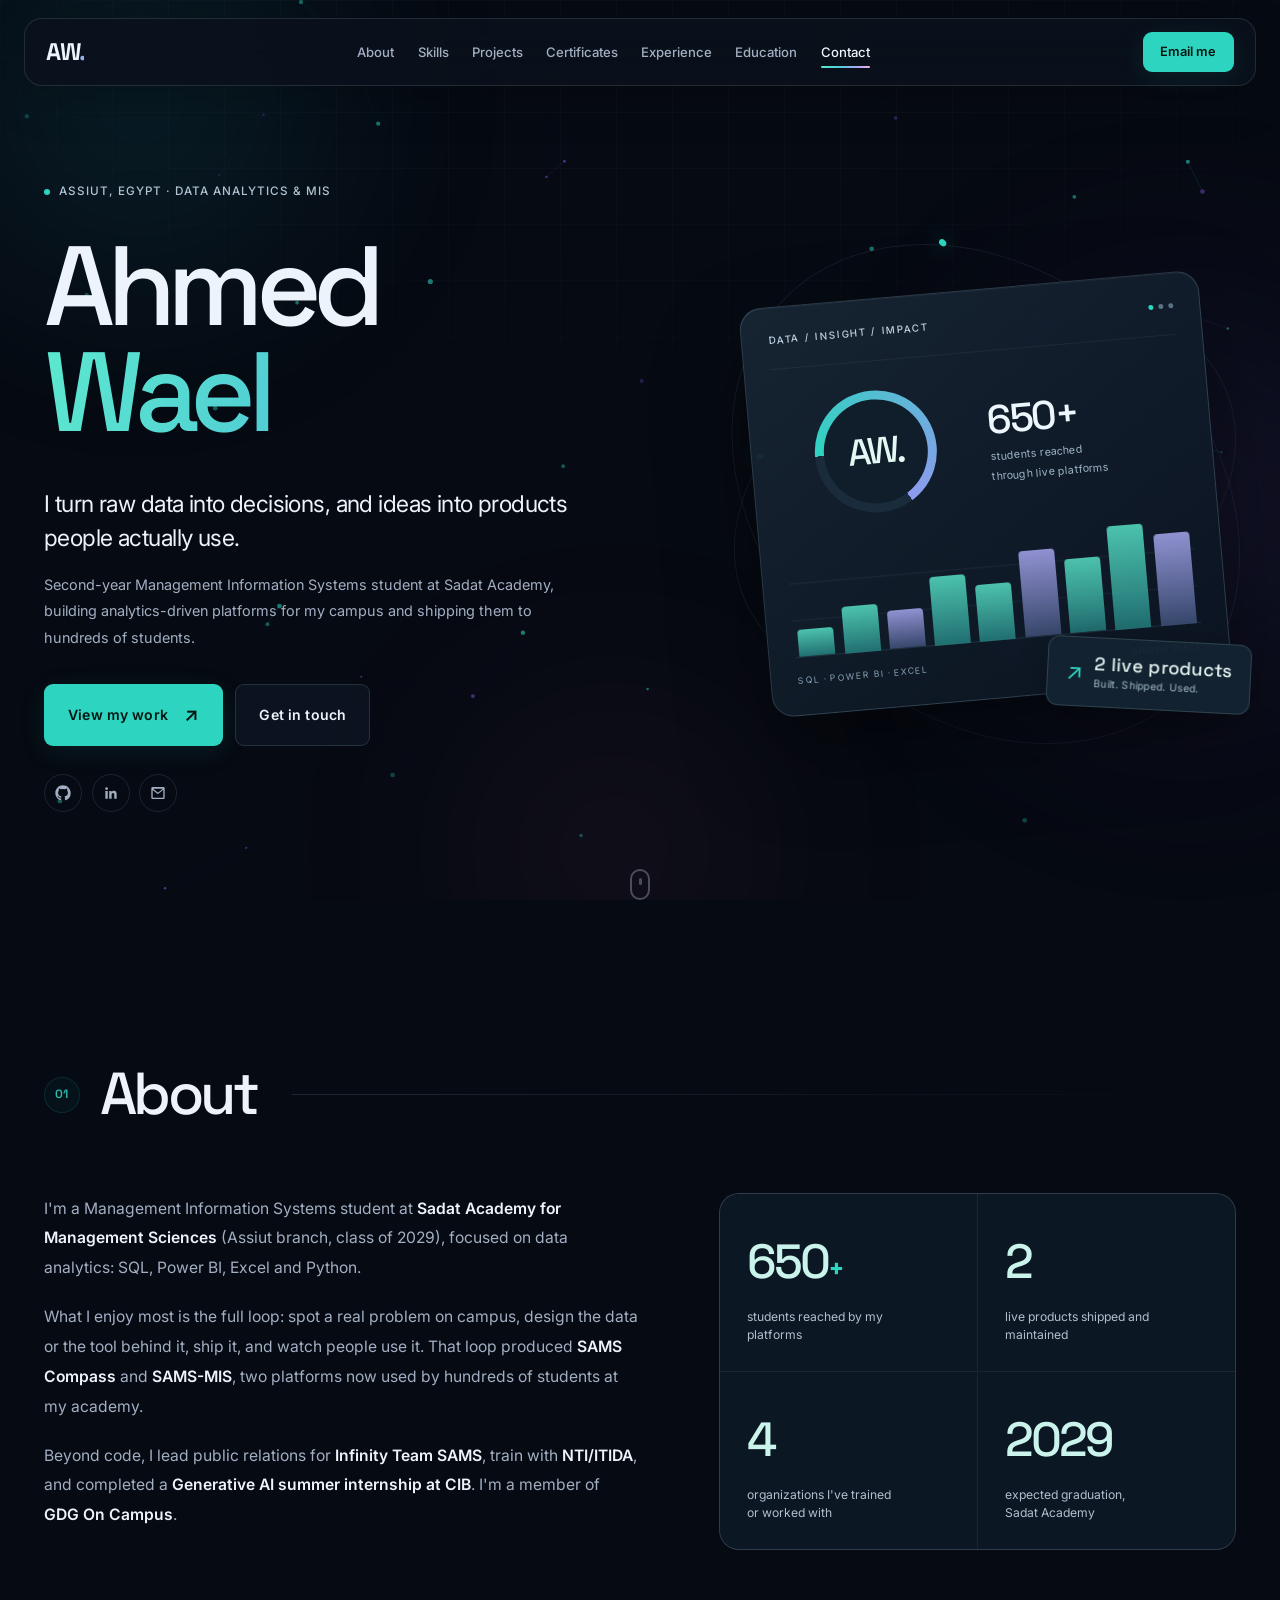
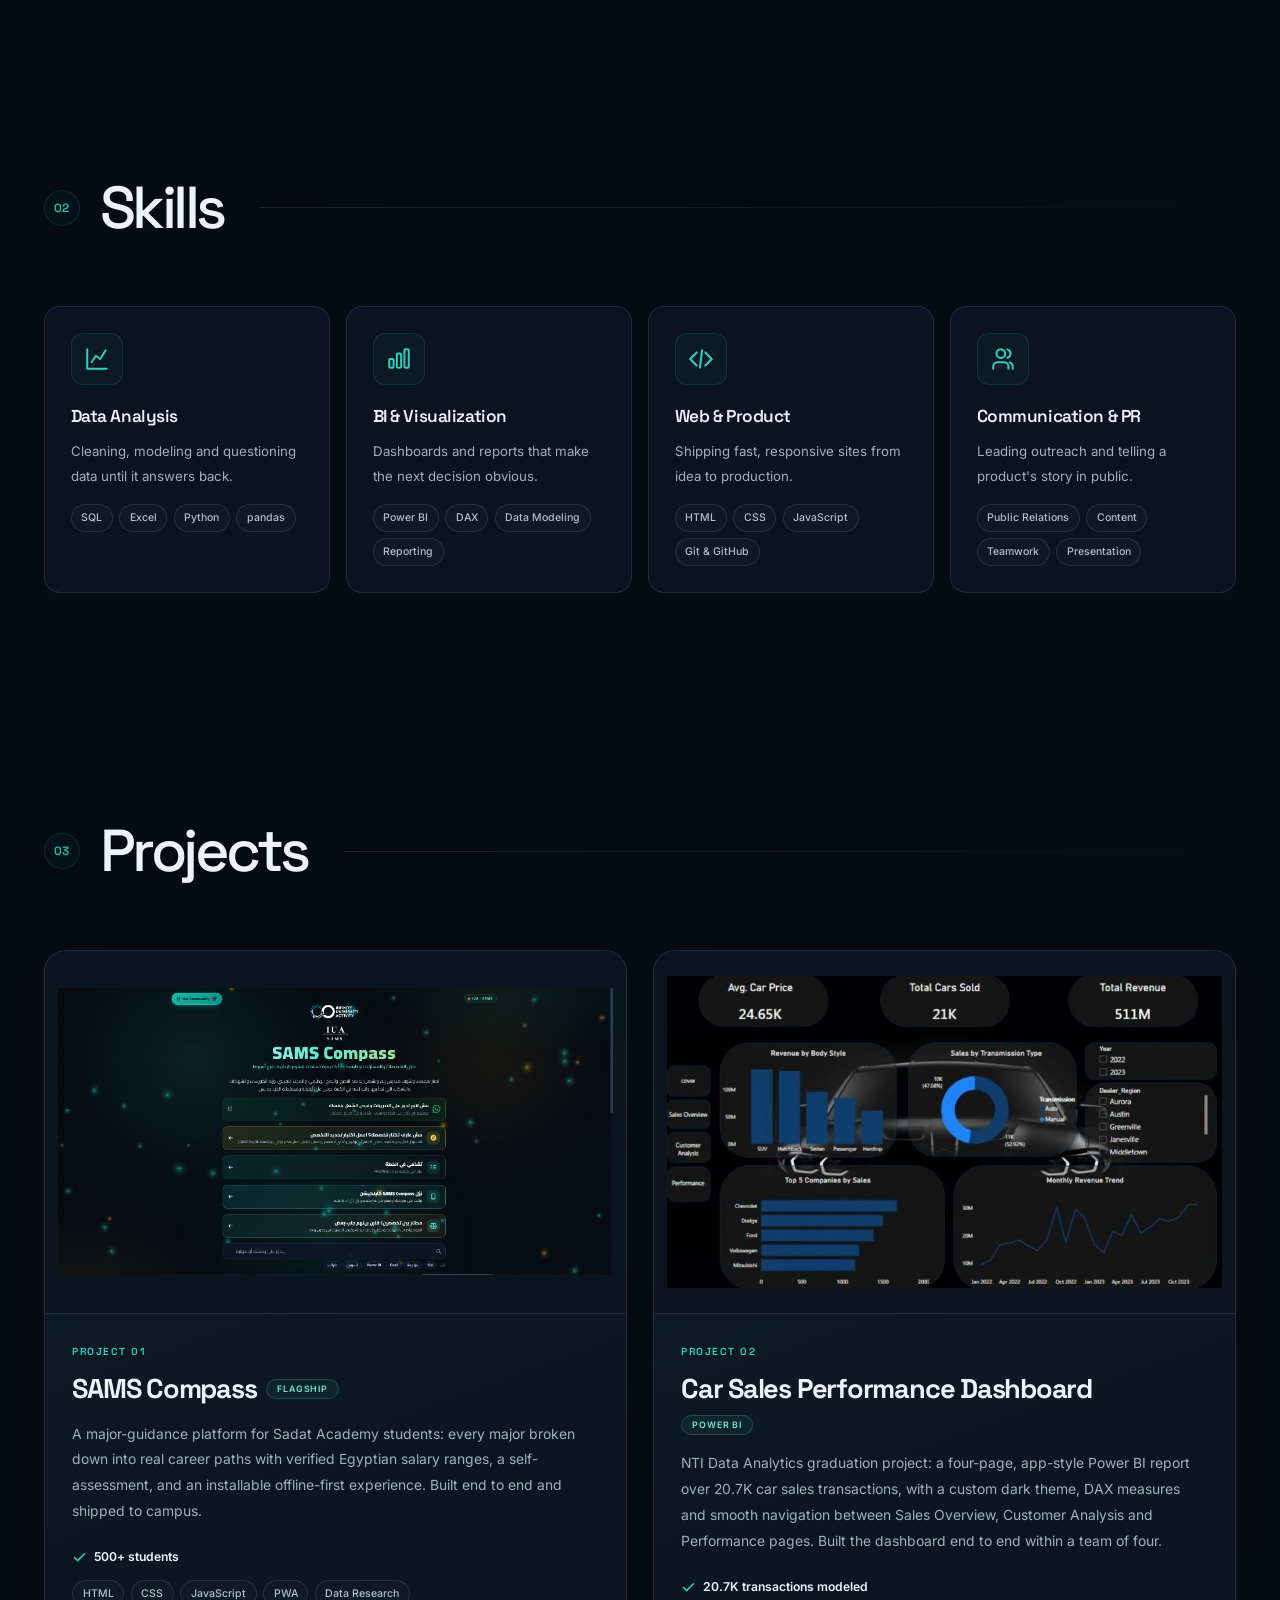
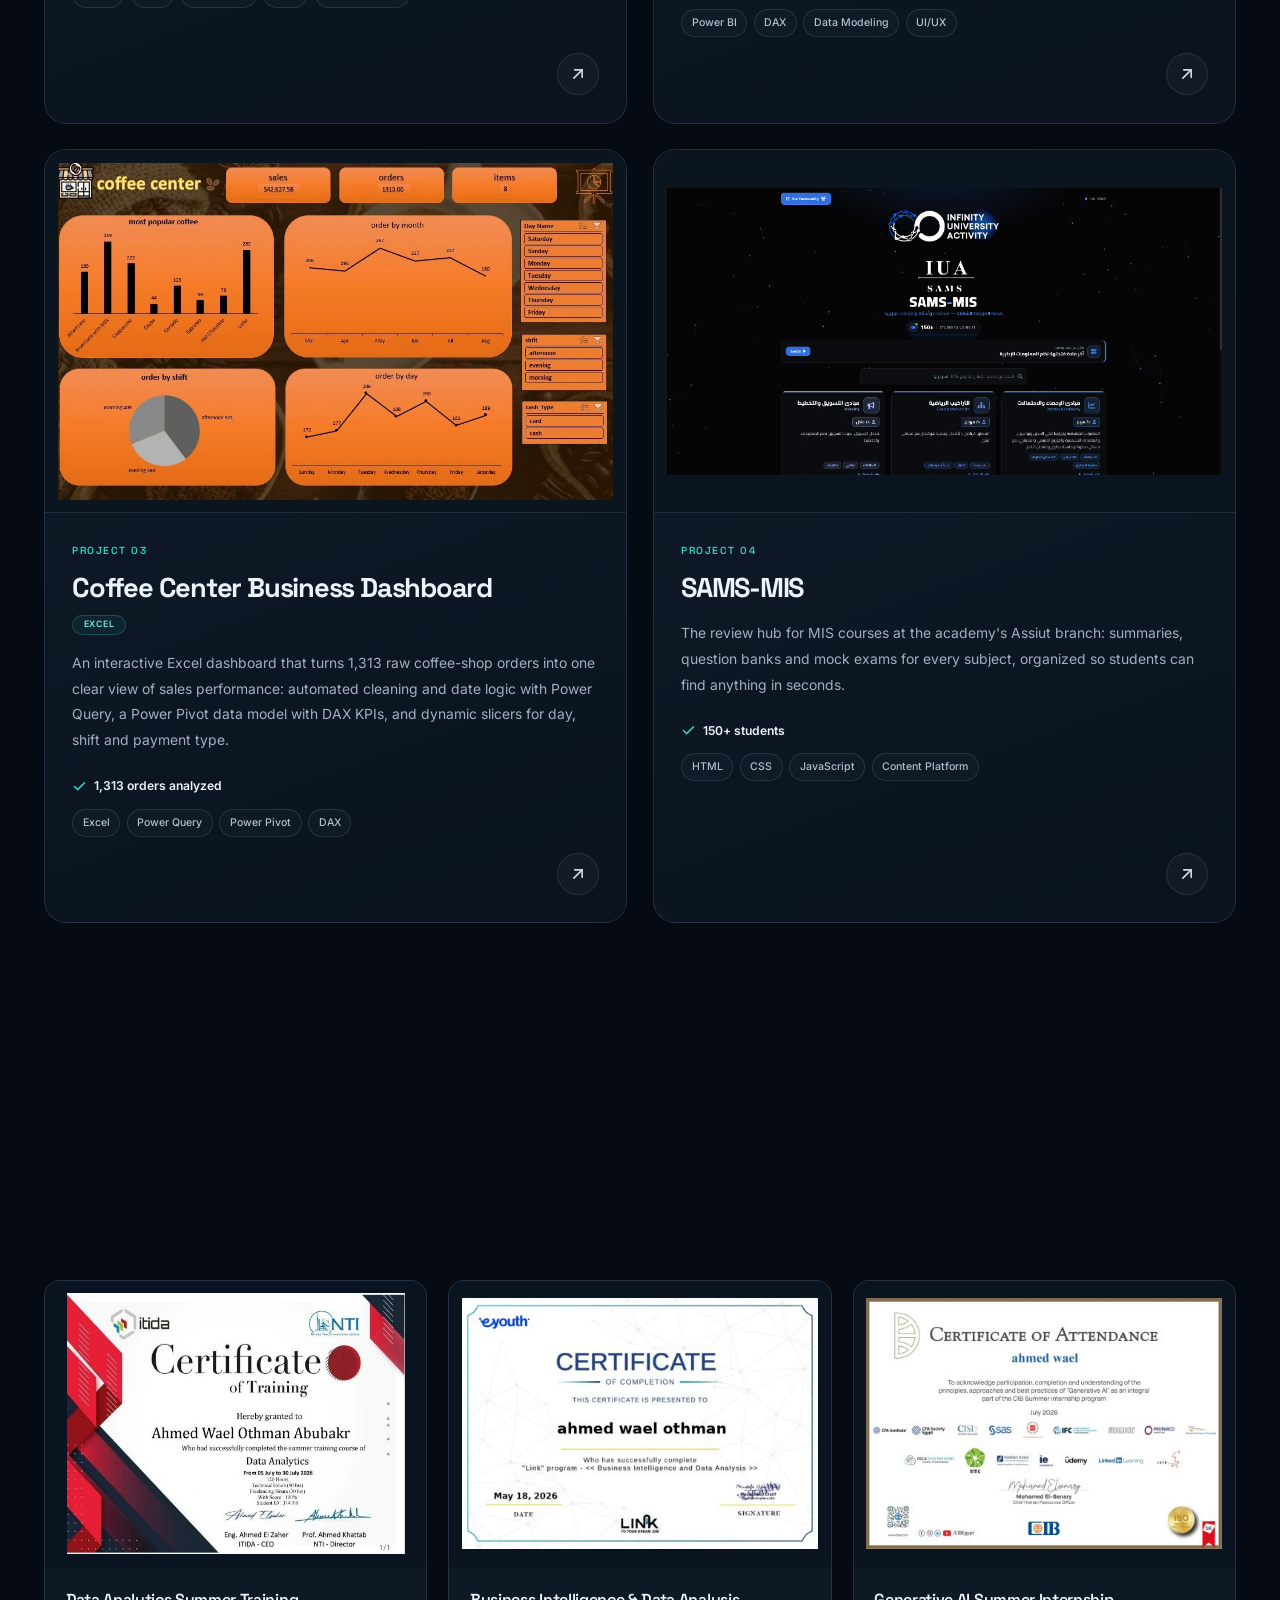
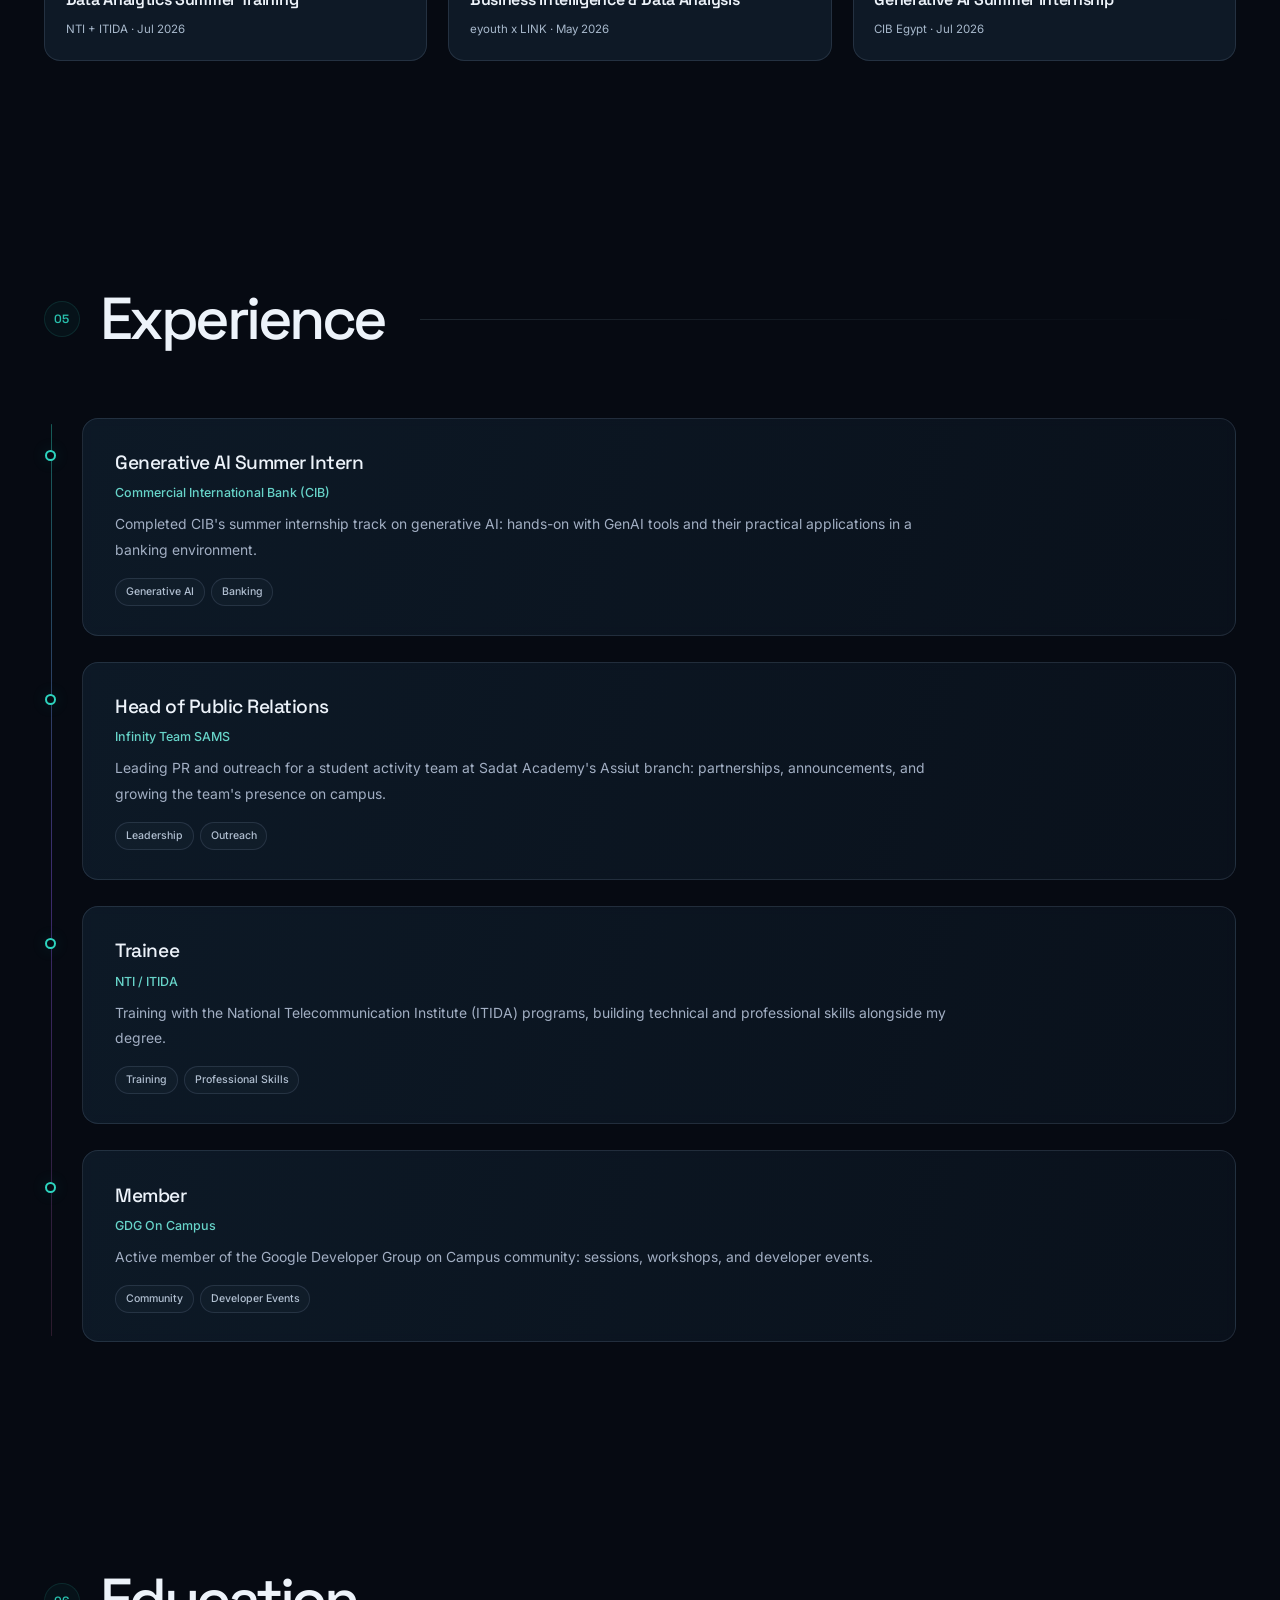
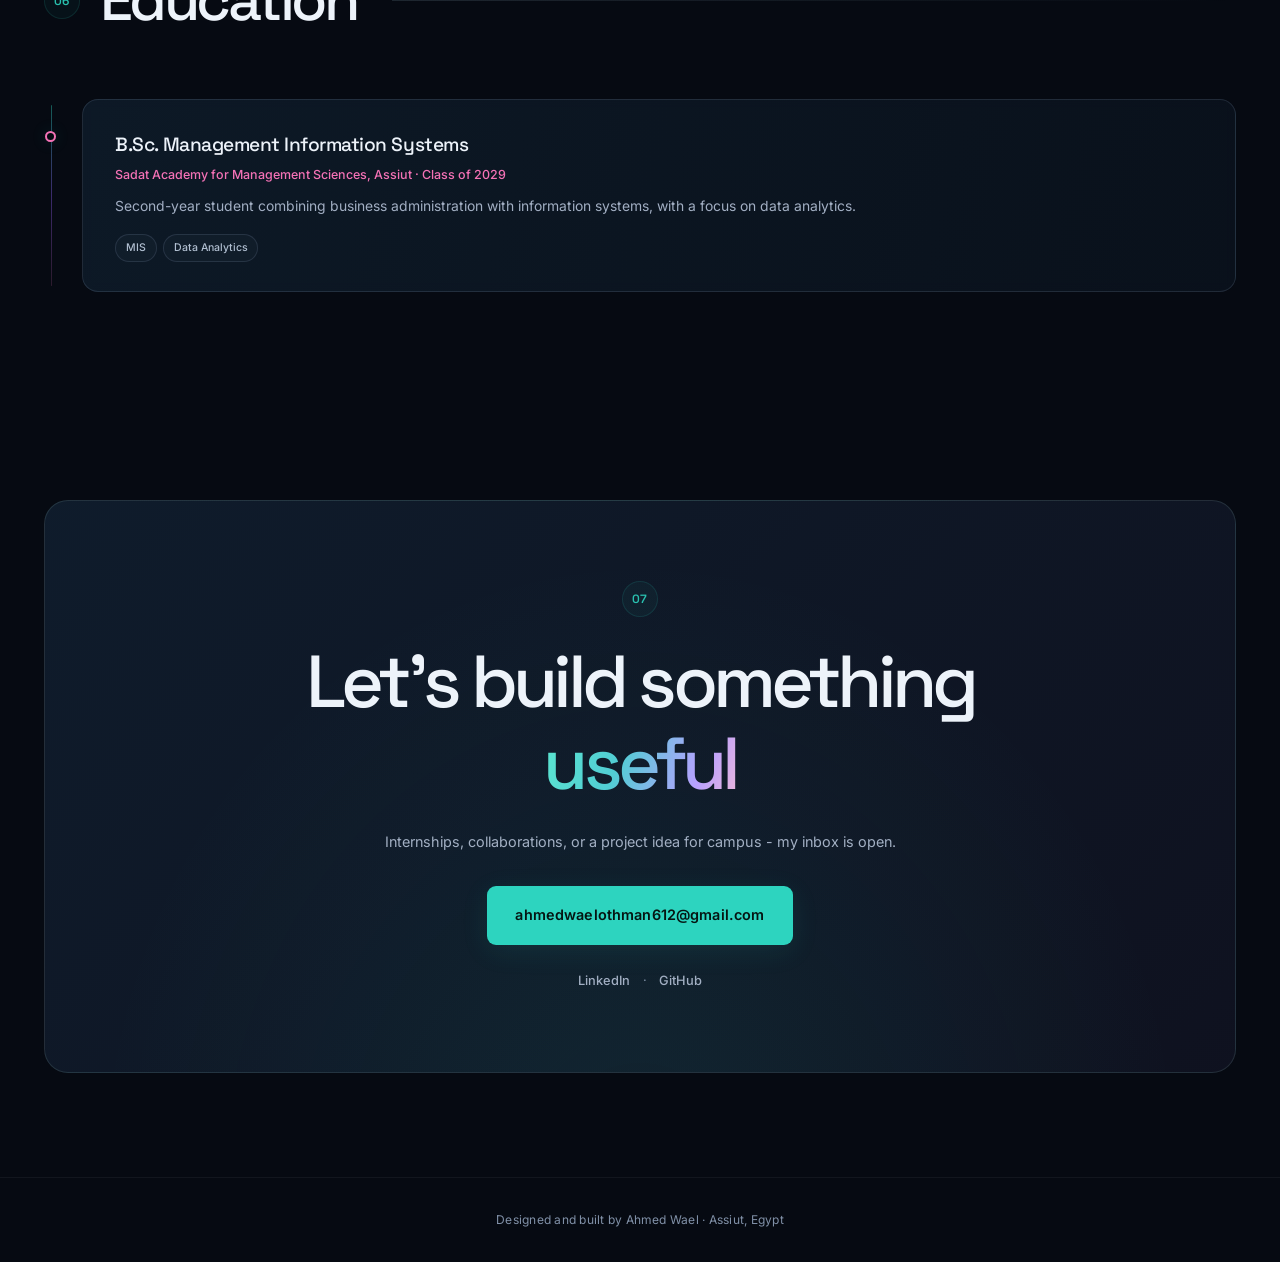
==== commit 472799be: "Polish mobile overflow and menu focus visibility" ====
--- a/index.html
+++ b/index.html
@@ -88,6 +88,9 @@
 @media(max-width:350px){.hero-name{font-size:4.4rem}.skills-grid{grid-template-columns:1fr}.skill-card h3{min-height:0}.hero-eyebrow{font-size:.52rem}.section-head h2{font-size:2rem}}
 @media(prefers-reduced-motion:reduce){*,*::before,*::after{animation:none!important;transition:none!important}.reveal{opacity:1;transform:none}html{scroll-behavior:auto}}
 
+html{overflow-x:clip}
+@media(max-width:920px){.nav-links{visibility:hidden}.nav-links.open{visibility:visible}body:has(.nav-links.open){overflow:hidden}}
+@media(max-width:680px){.hero{overflow:hidden}}
 </style>
 </head>
 <body>
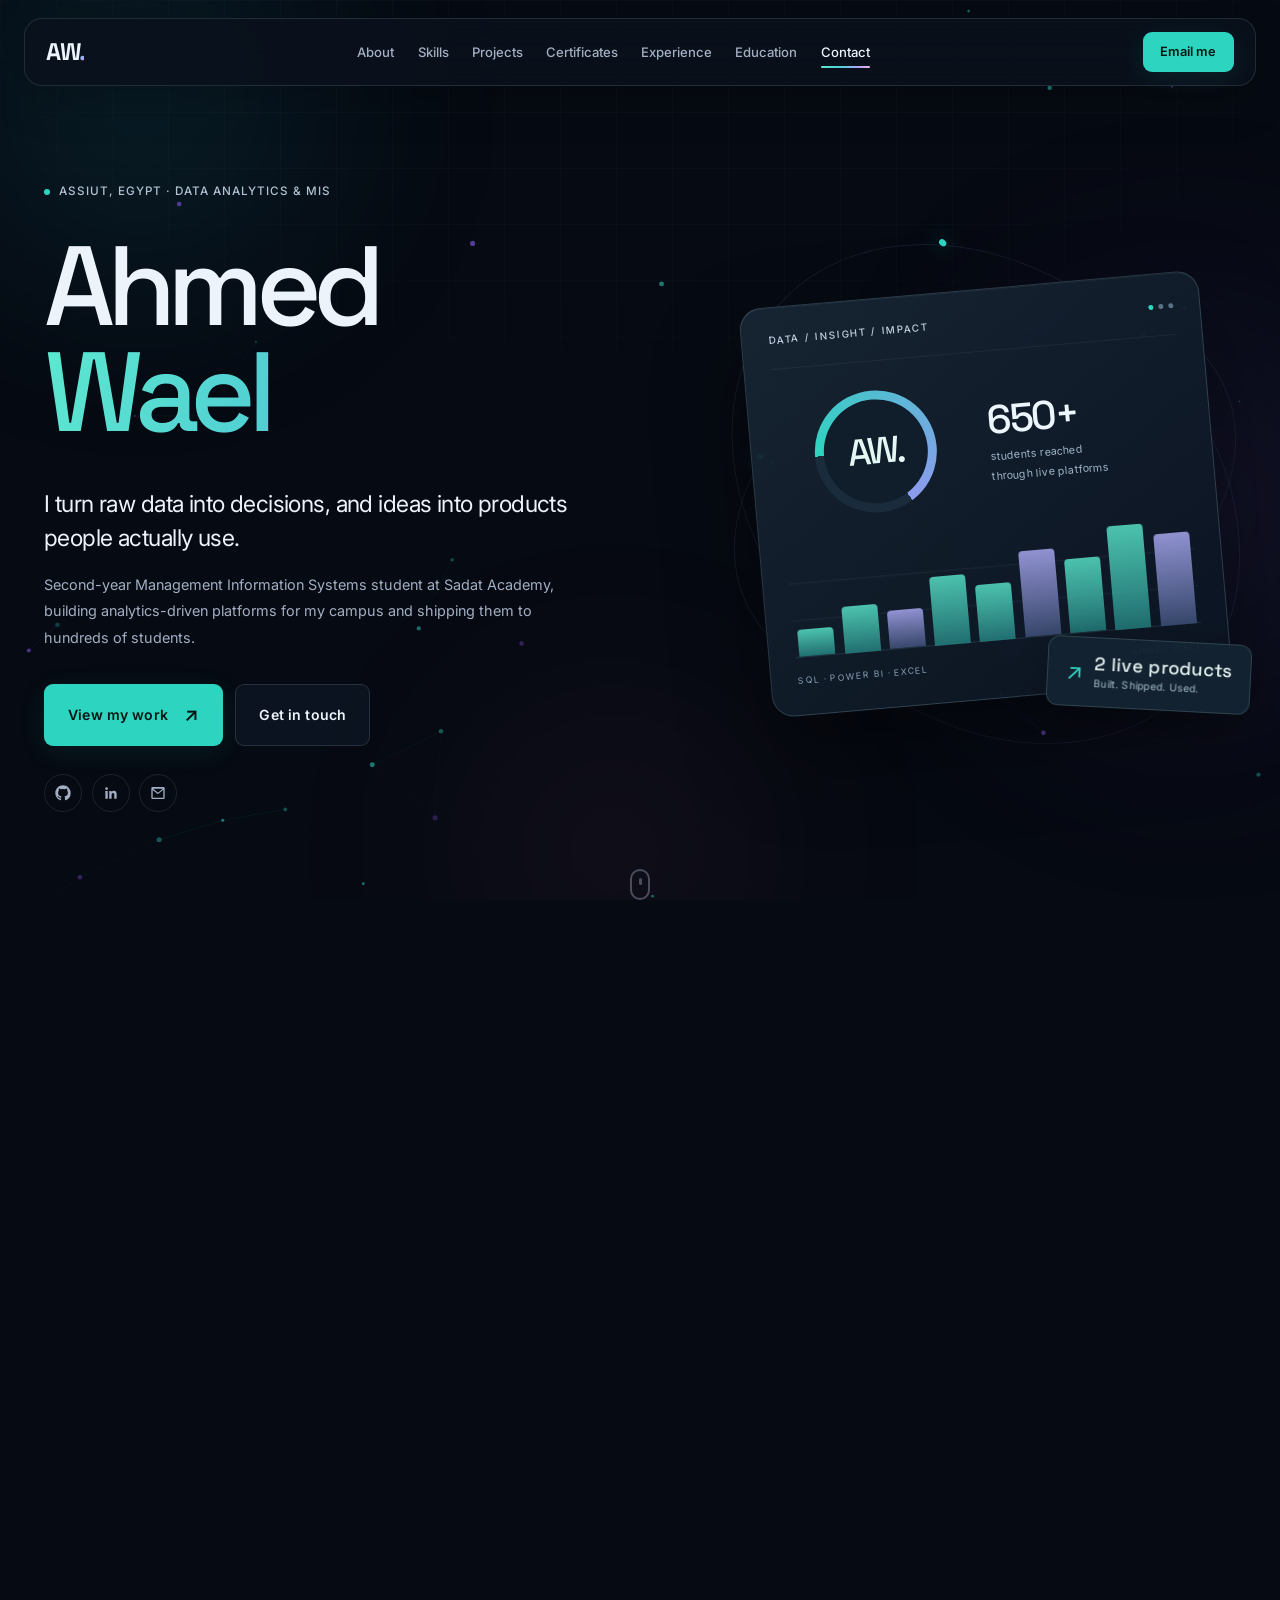
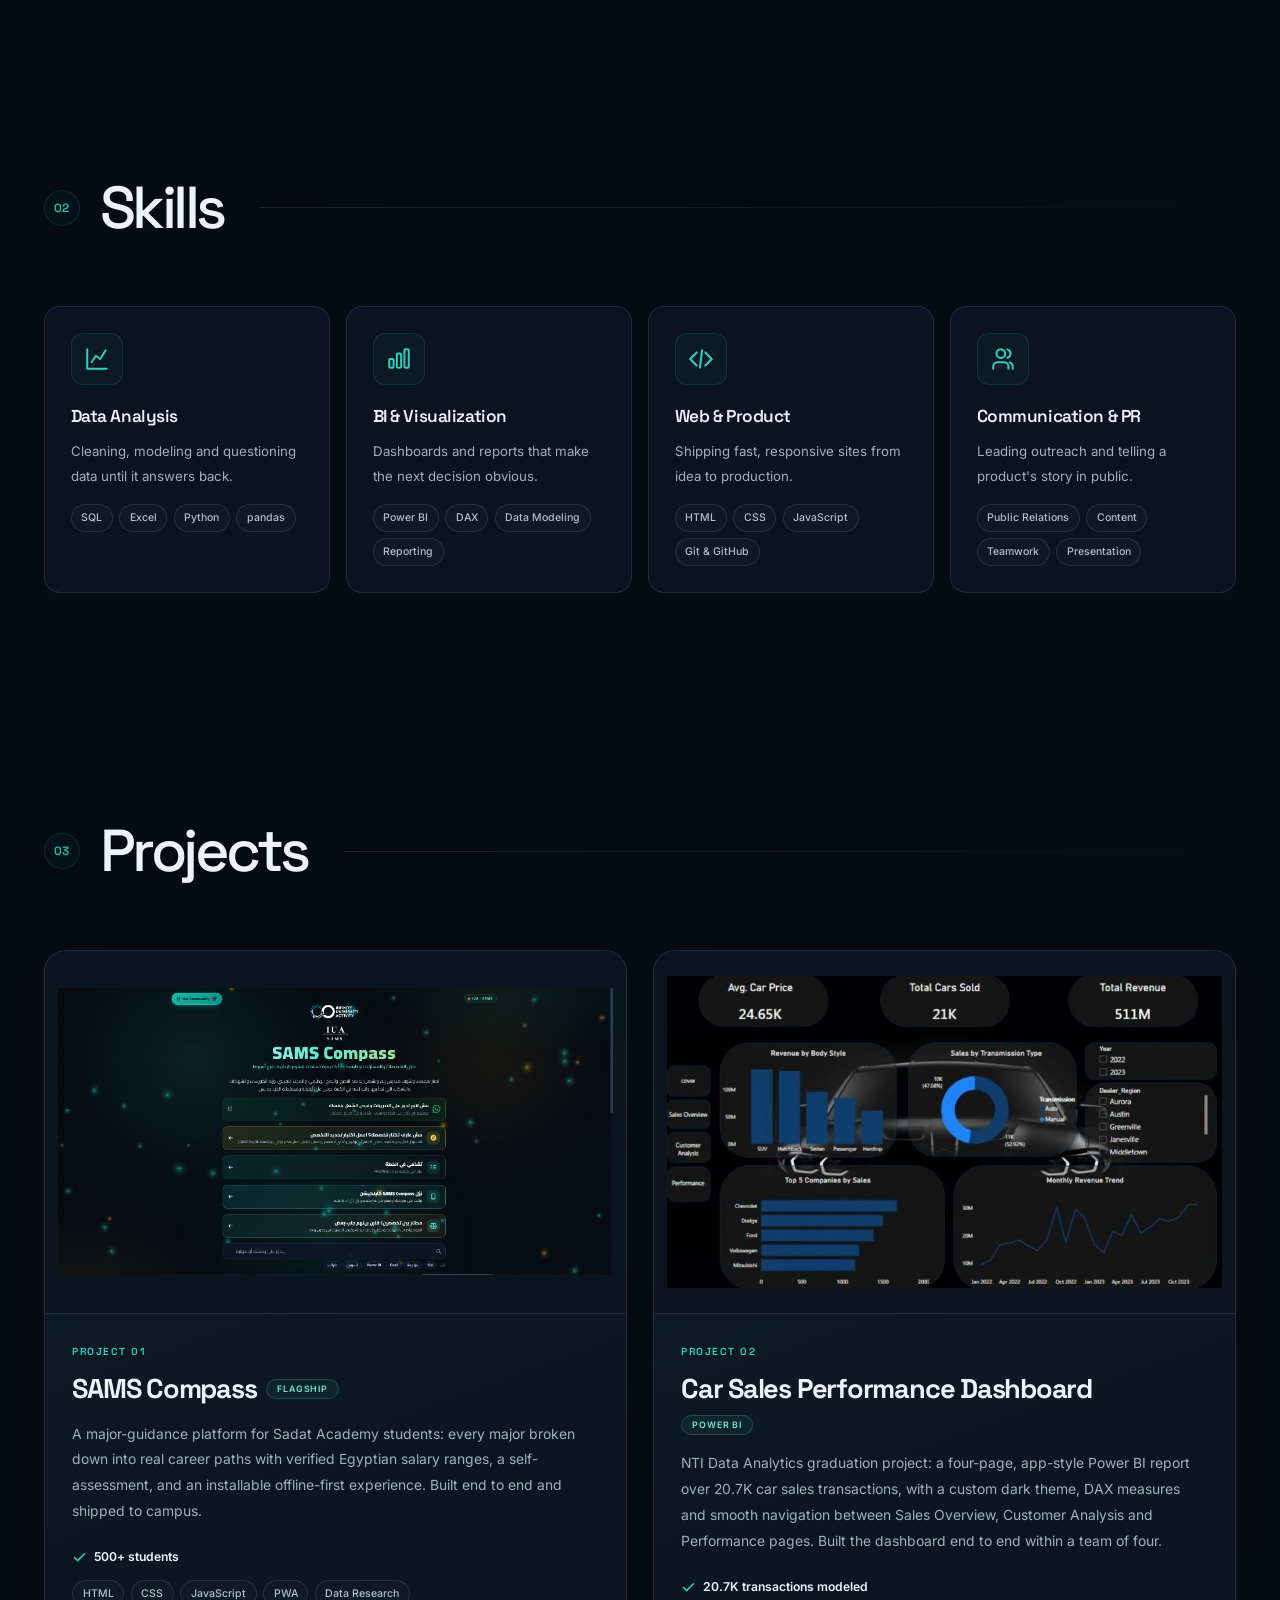
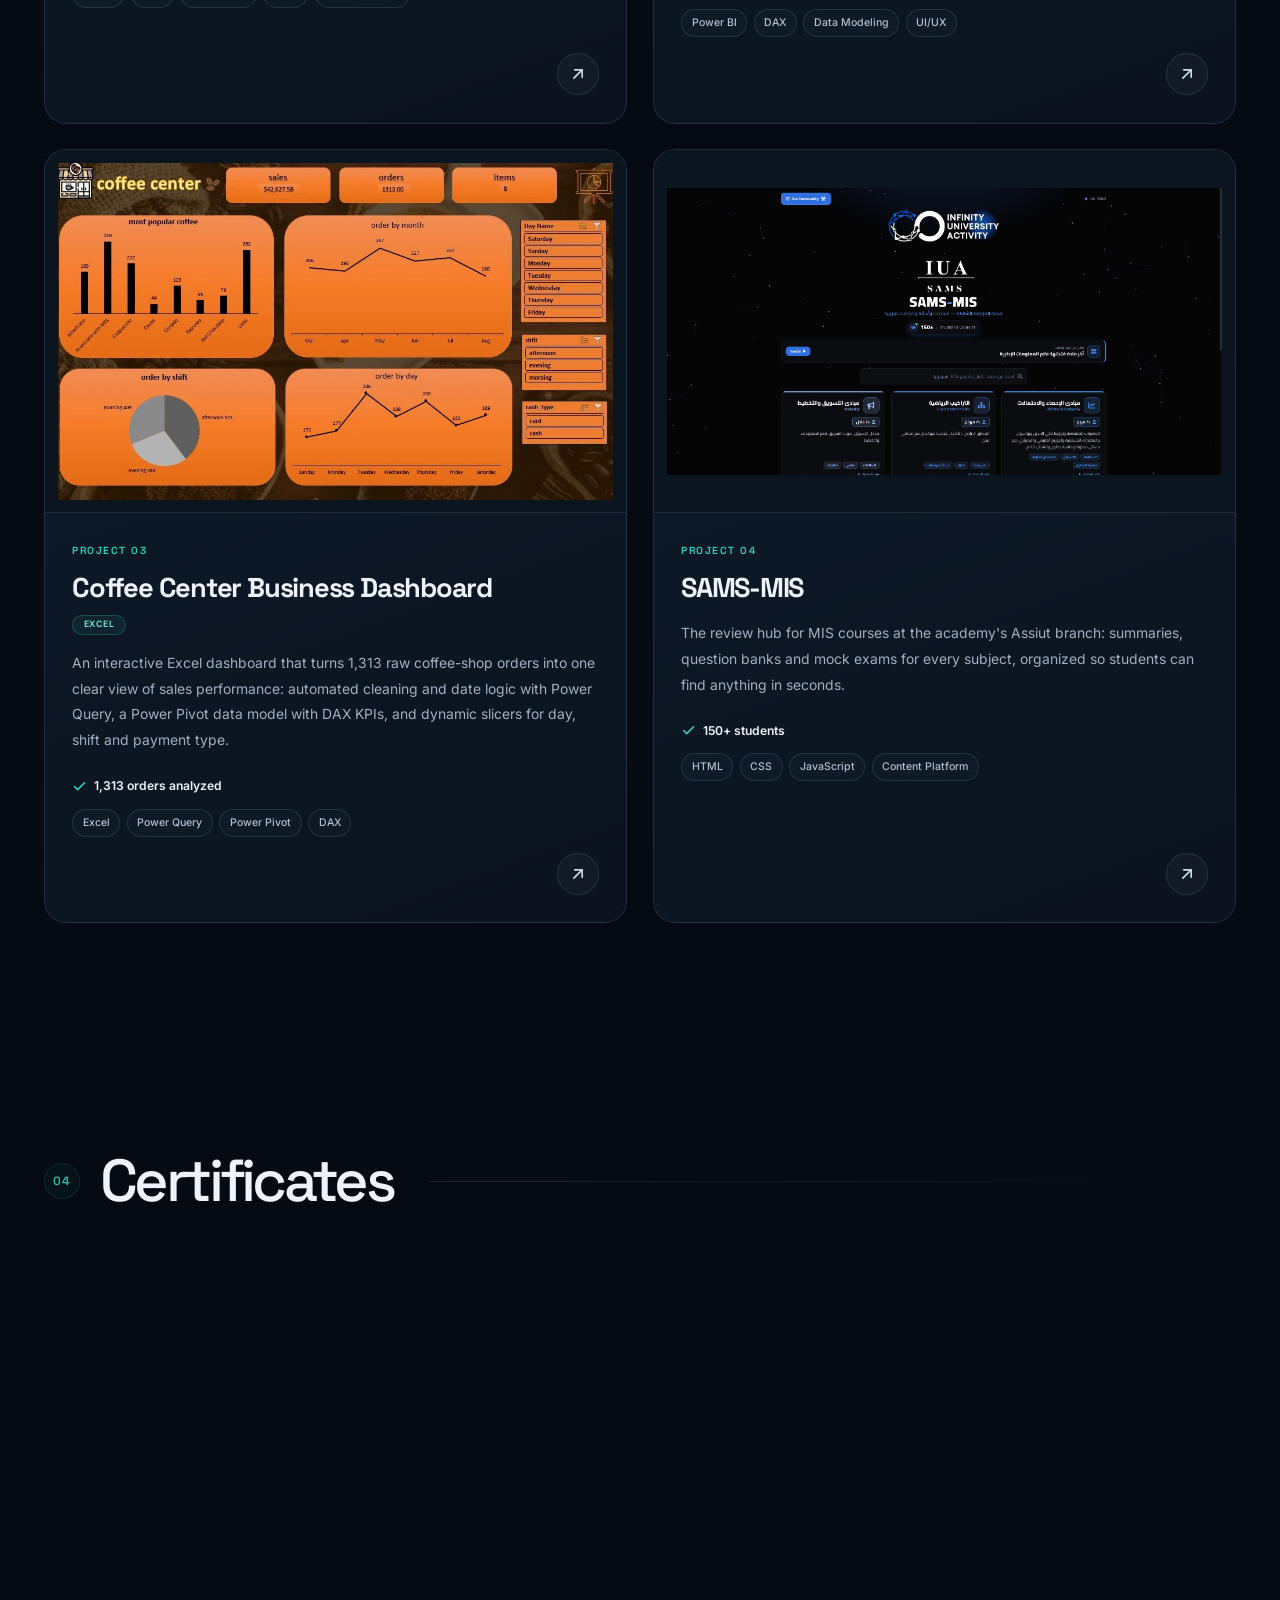
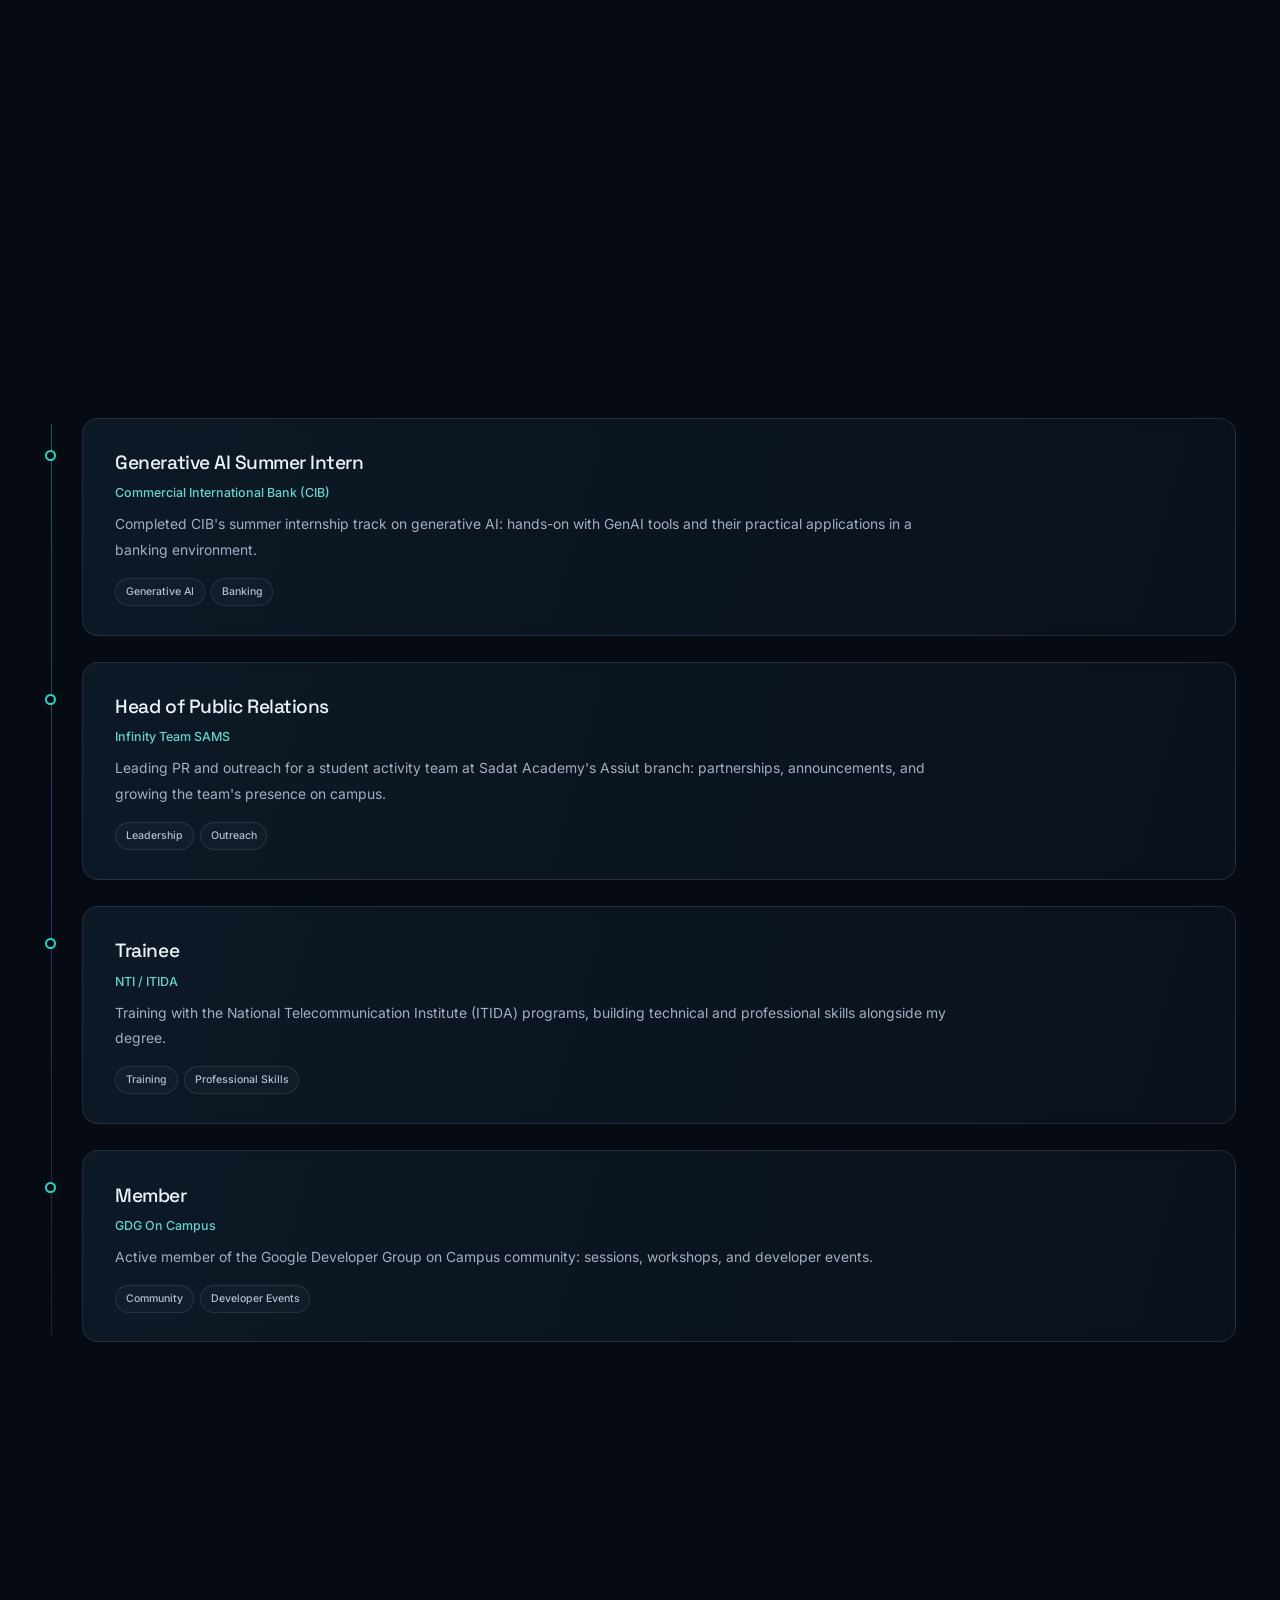
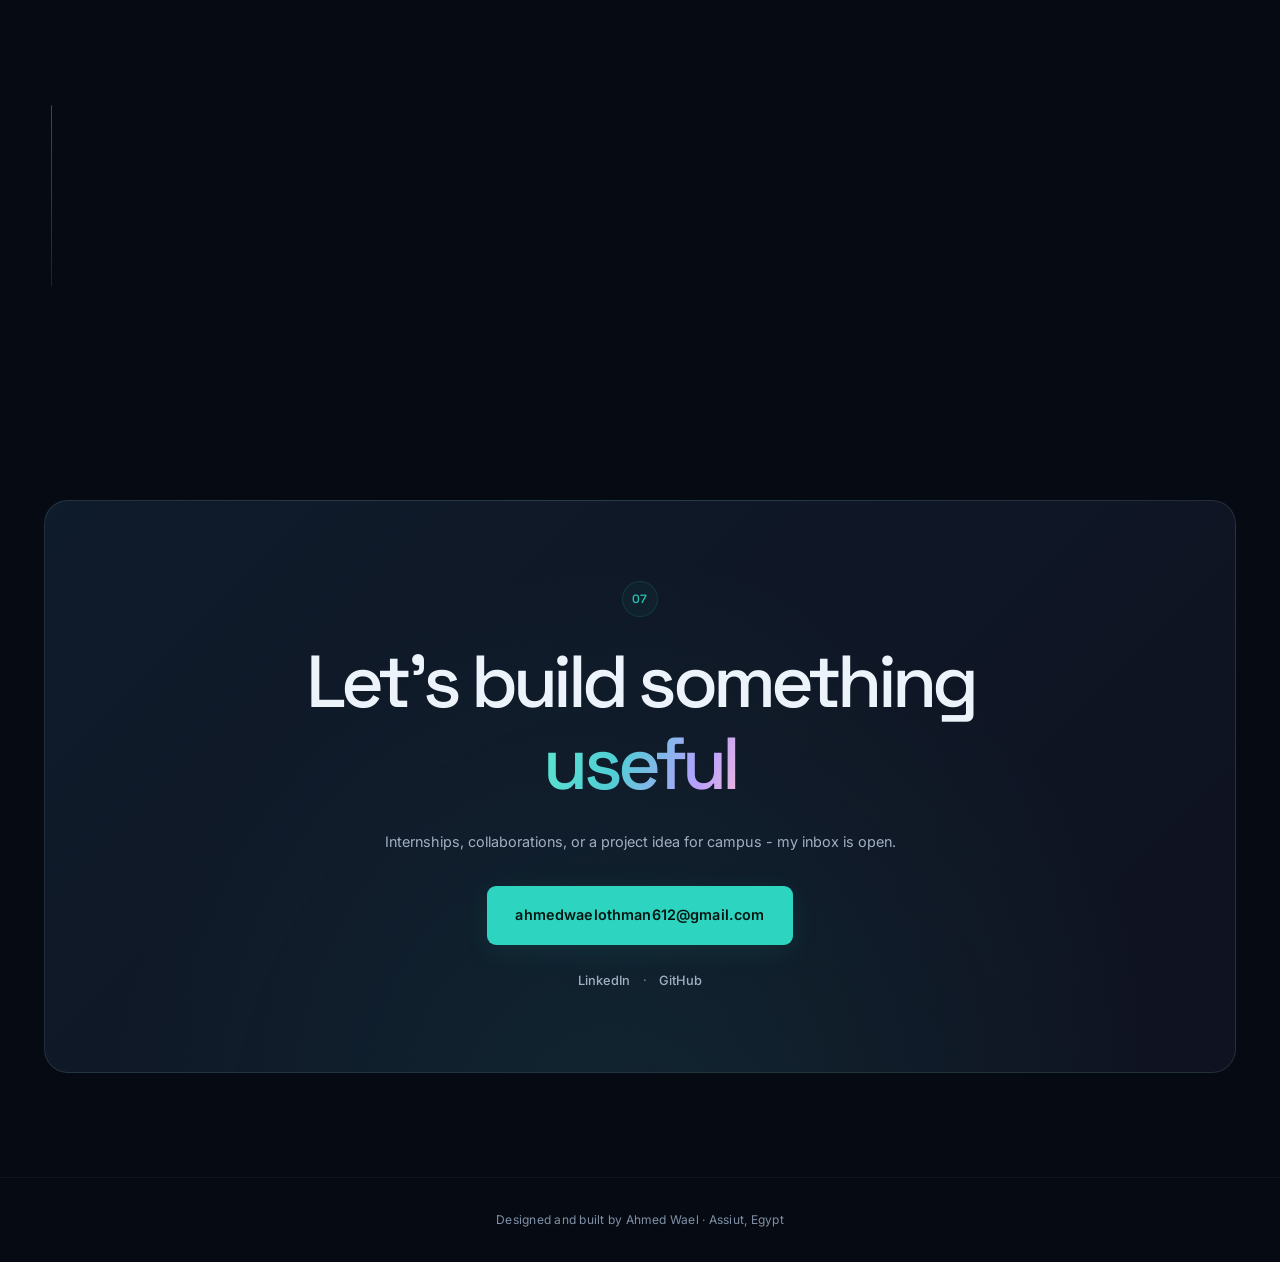
==== commit a98dd536: "Point og:image to new hub preview image" ====
--- a/index.html
+++ b/index.html
@@ -13,14 +13,14 @@
 <meta property="og:url" content="https://capwv.github.io/">
 <meta property="og:title" content="Ahmed Wael | Data Analytics & MIS">
 <meta property="og:description" content="MIS student and data analytics builder. Creator of SAMS Compass and SAMS-MIS, platforms used by 650+ university students.">
-<meta property="og:image" content="https://capwv.github.io/og-image.png">
+<meta property="og:image" content="https://capwv.github.io/2-hub-og-new.png">
 <meta property="og:image:width" content="1200">
 <meta property="og:image:height" content="630">
 <meta property="og:image:alt" content="Ahmed Wael | Data Analytics & MIS">
 <meta name="twitter:card" content="summary_large_image">
 <meta name="twitter:title" content="Ahmed Wael | Data Analytics & MIS">
 <meta name="twitter:description" content="MIS student and data analytics builder. Creator of SAMS Compass and SAMS-MIS, platforms used by 650+ university students.">
-<meta name="twitter:image" content="https://capwv.github.io/og-image.png">
+<meta name="twitter:image" content="https://capwv.github.io/2-hub-og-new.png">
 <link rel="icon" type="image/svg+xml" href="favicon.svg">
 <link rel="preconnect" href="https://fonts.googleapis.com">
 <link rel="preconnect" href="https://fonts.gstatic.com" crossorigin>
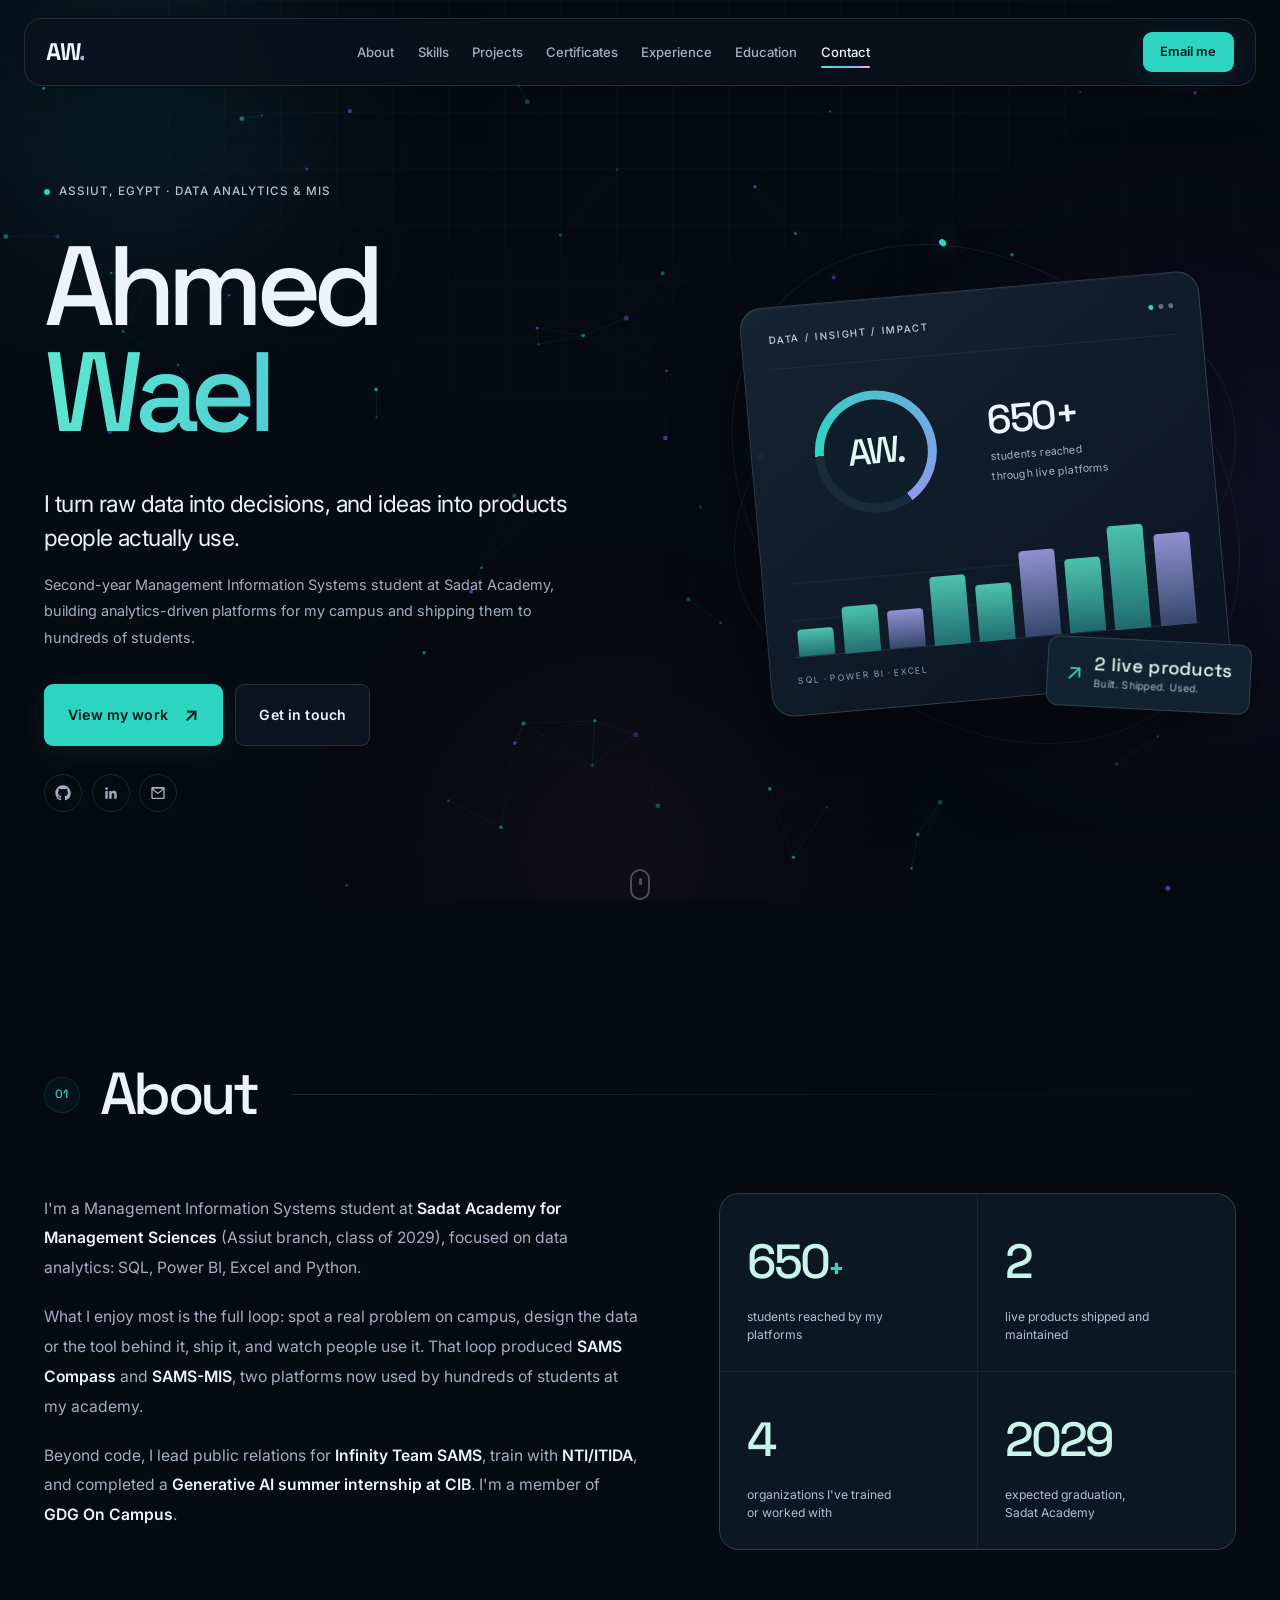
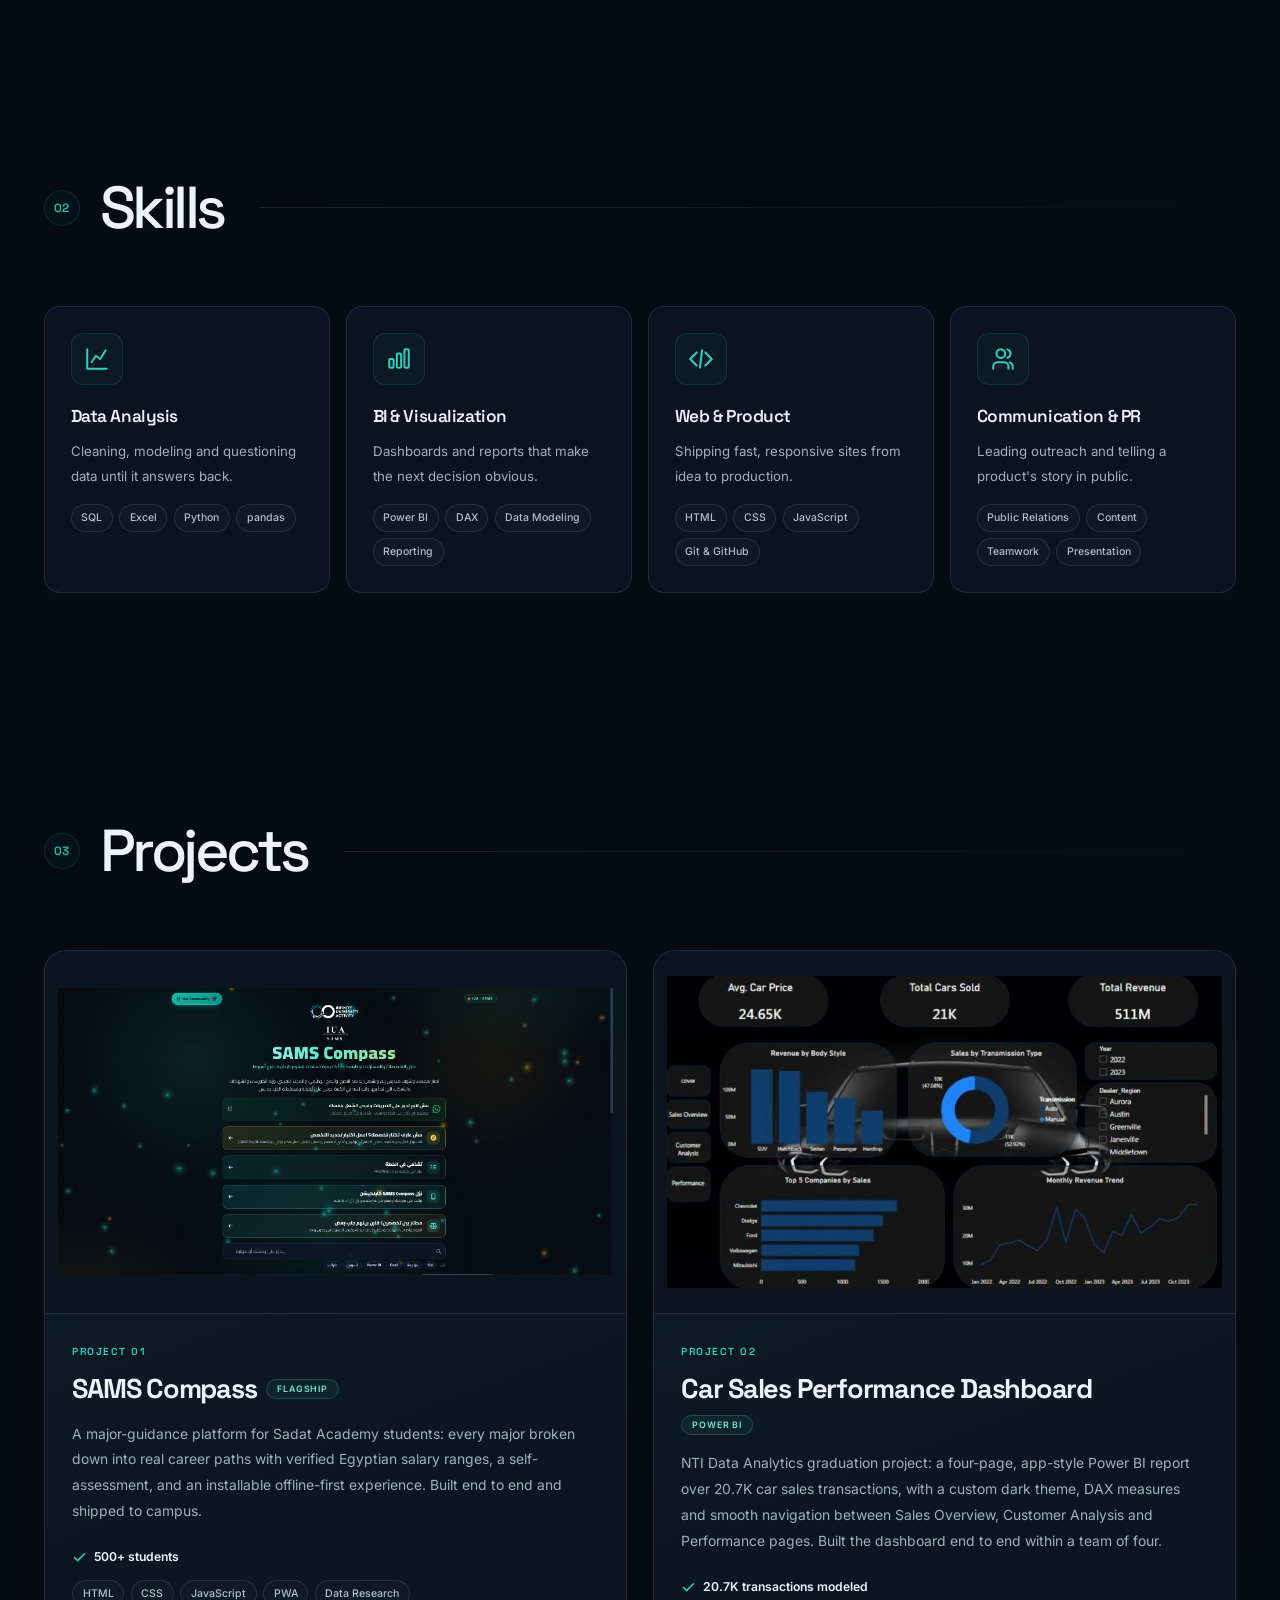
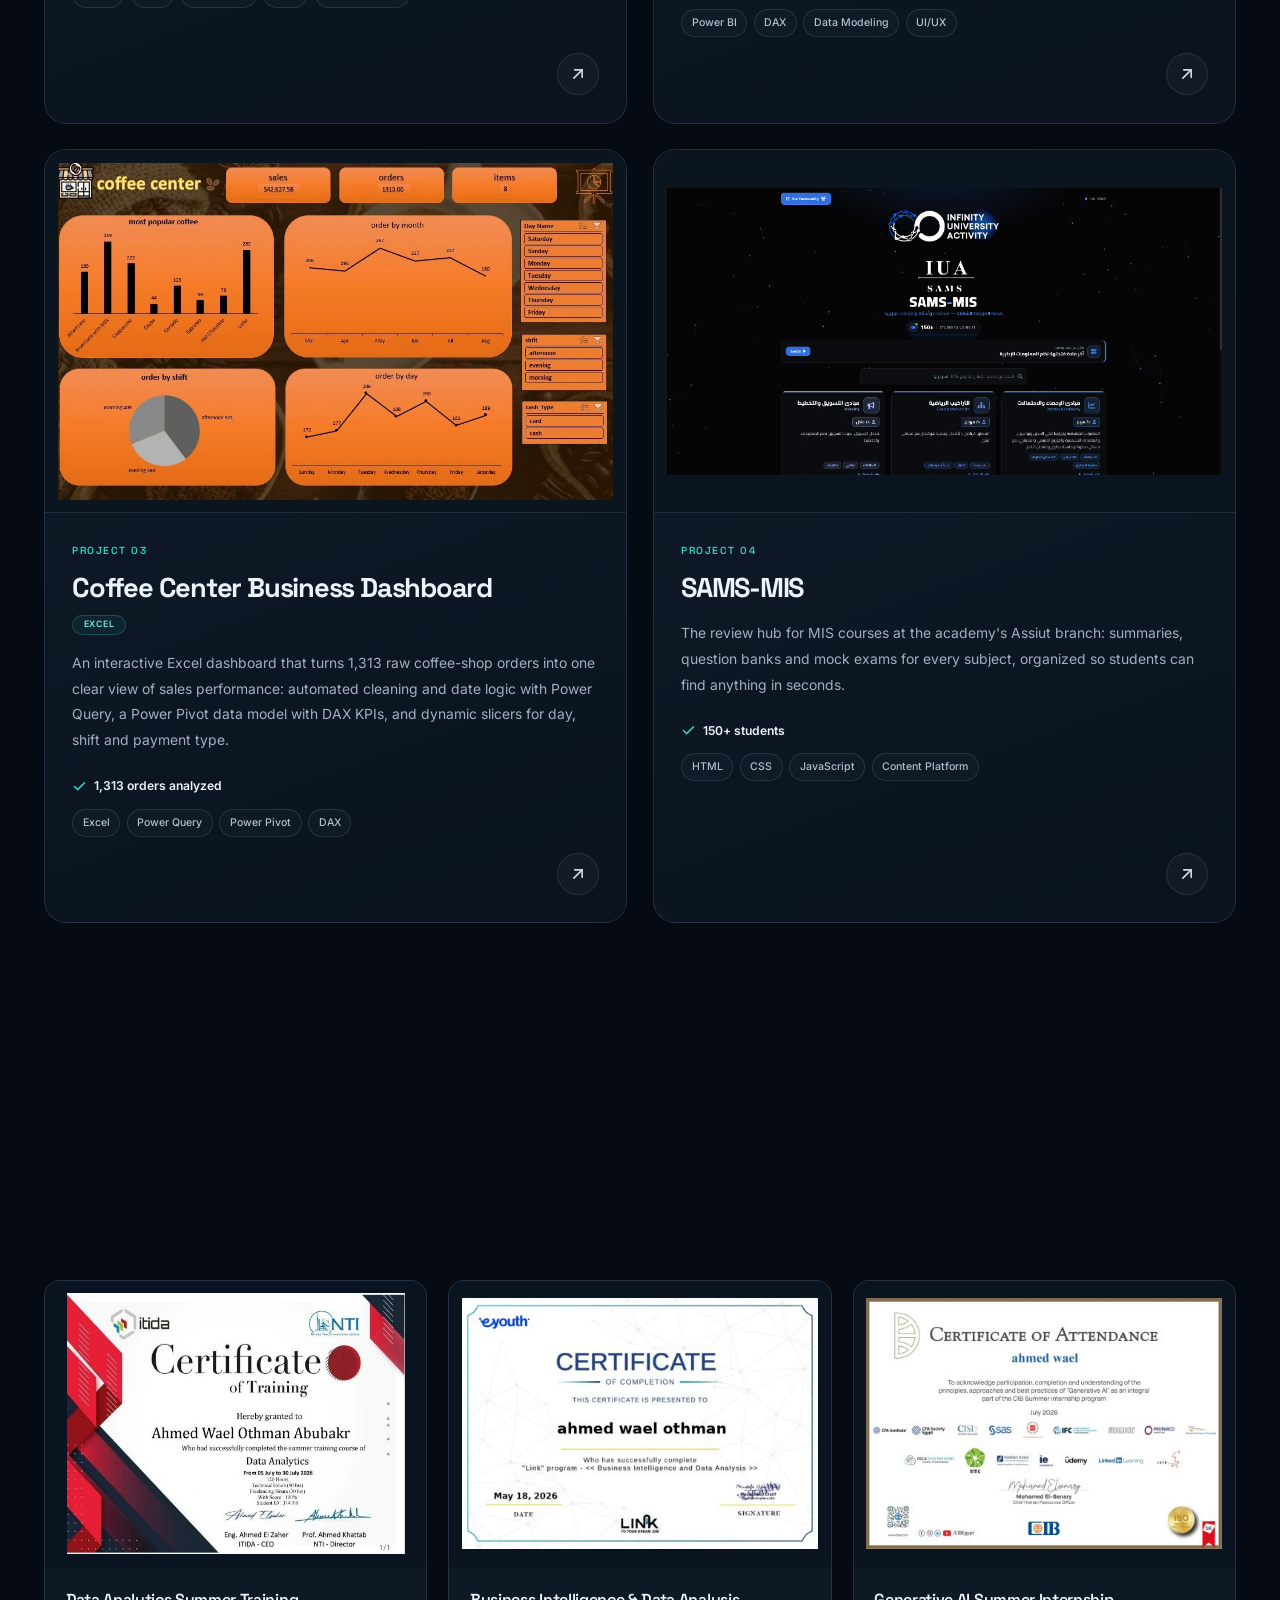
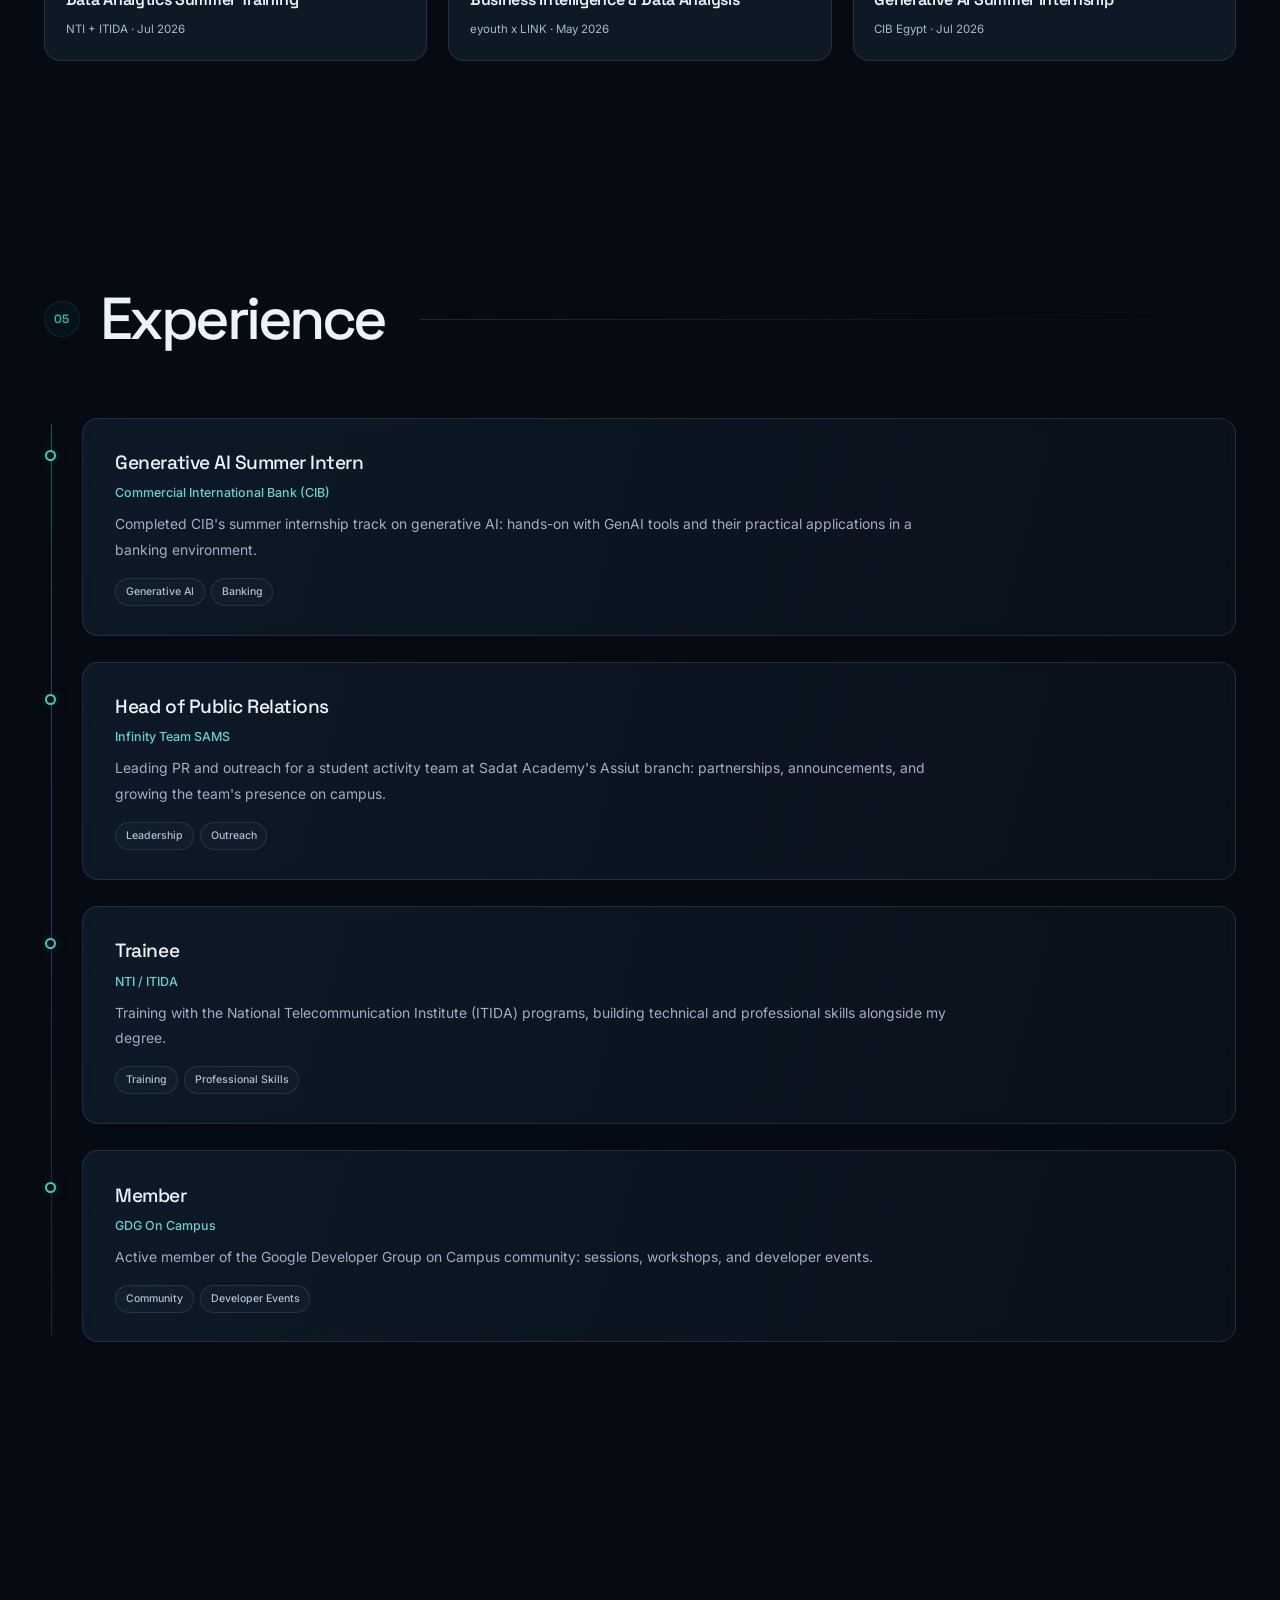
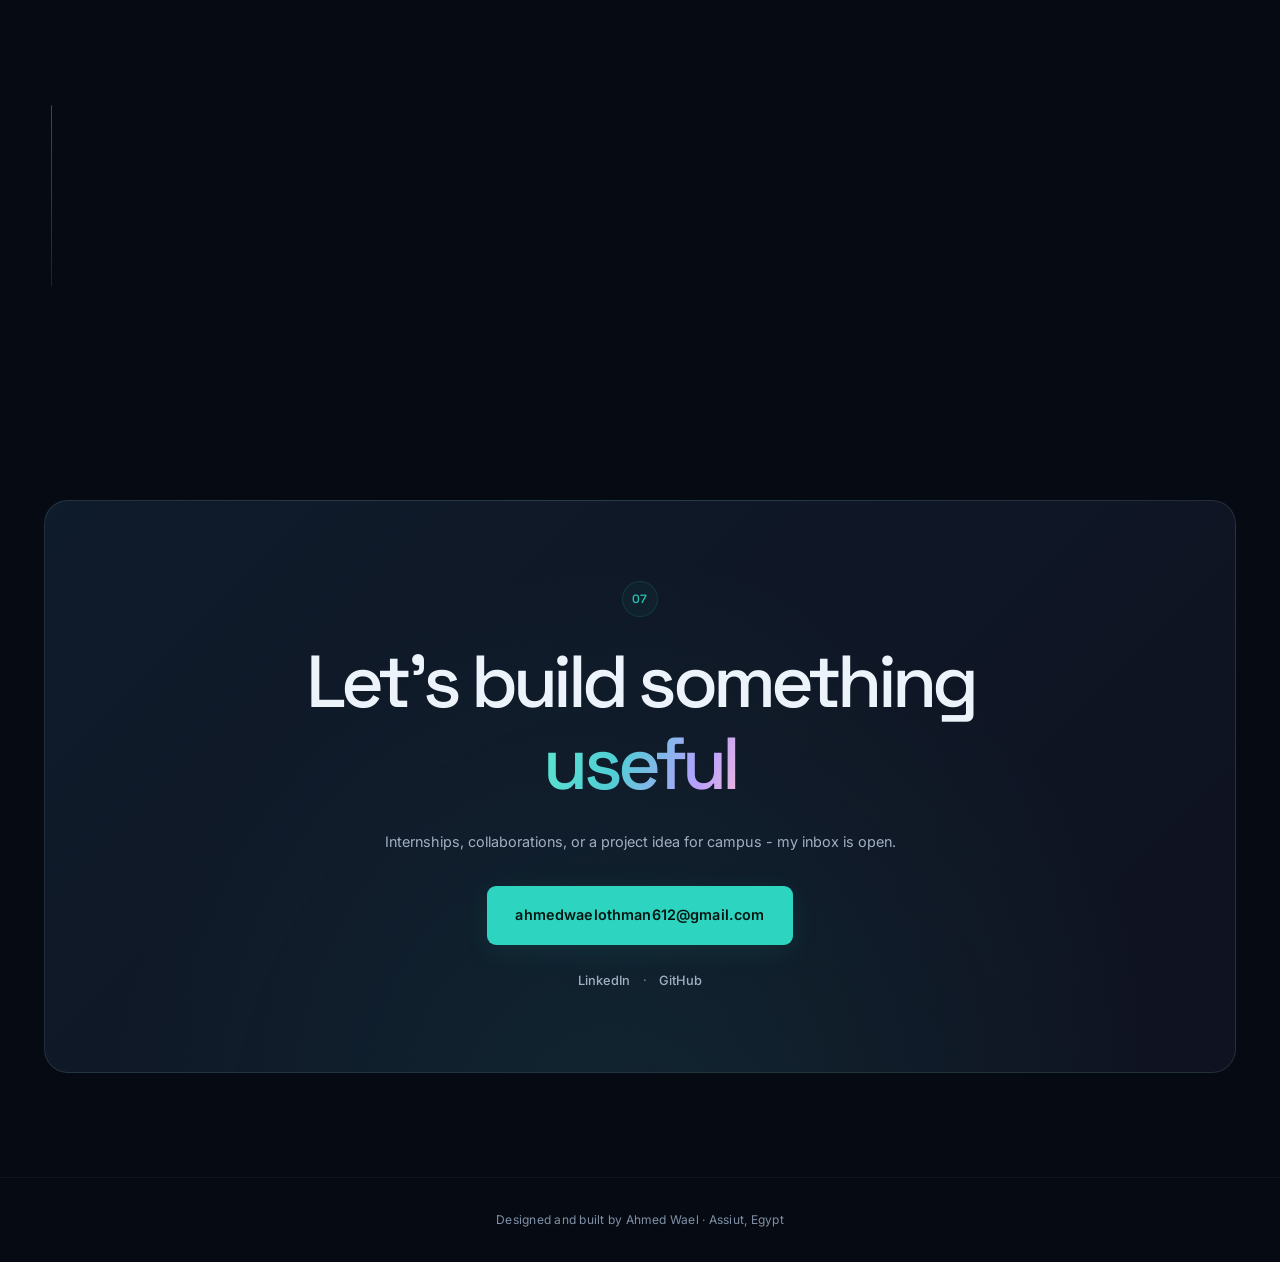
==== commit 1b69a4d3: "Restore og:image to original portfolio preview image" ====
--- a/index.html
+++ b/index.html
@@ -13,14 +13,14 @@
 <meta property="og:url" content="https://capwv.github.io/">
 <meta property="og:title" content="Ahmed Wael | Data Analytics & MIS">
 <meta property="og:description" content="MIS student and data analytics builder. Creator of SAMS Compass and SAMS-MIS, platforms used by 650+ university students.">
-<meta property="og:image" content="https://capwv.github.io/2-hub-og-new.png">
+<meta property="og:image" content="https://capwv.github.io/og-image.png">
 <meta property="og:image:width" content="1200">
 <meta property="og:image:height" content="630">
 <meta property="og:image:alt" content="Ahmed Wael | Data Analytics & MIS">
 <meta name="twitter:card" content="summary_large_image">
 <meta name="twitter:title" content="Ahmed Wael | Data Analytics & MIS">
 <meta name="twitter:description" content="MIS student and data analytics builder. Creator of SAMS Compass and SAMS-MIS, platforms used by 650+ university students.">
-<meta name="twitter:image" content="https://capwv.github.io/2-hub-og-new.png">
+<meta name="twitter:image" content="https://capwv.github.io/og-image.png">
 <link rel="icon" type="image/svg+xml" href="favicon.svg">
 <link rel="preconnect" href="https://fonts.googleapis.com">
 <link rel="preconnect" href="https://fonts.gstatic.com" crossorigin>
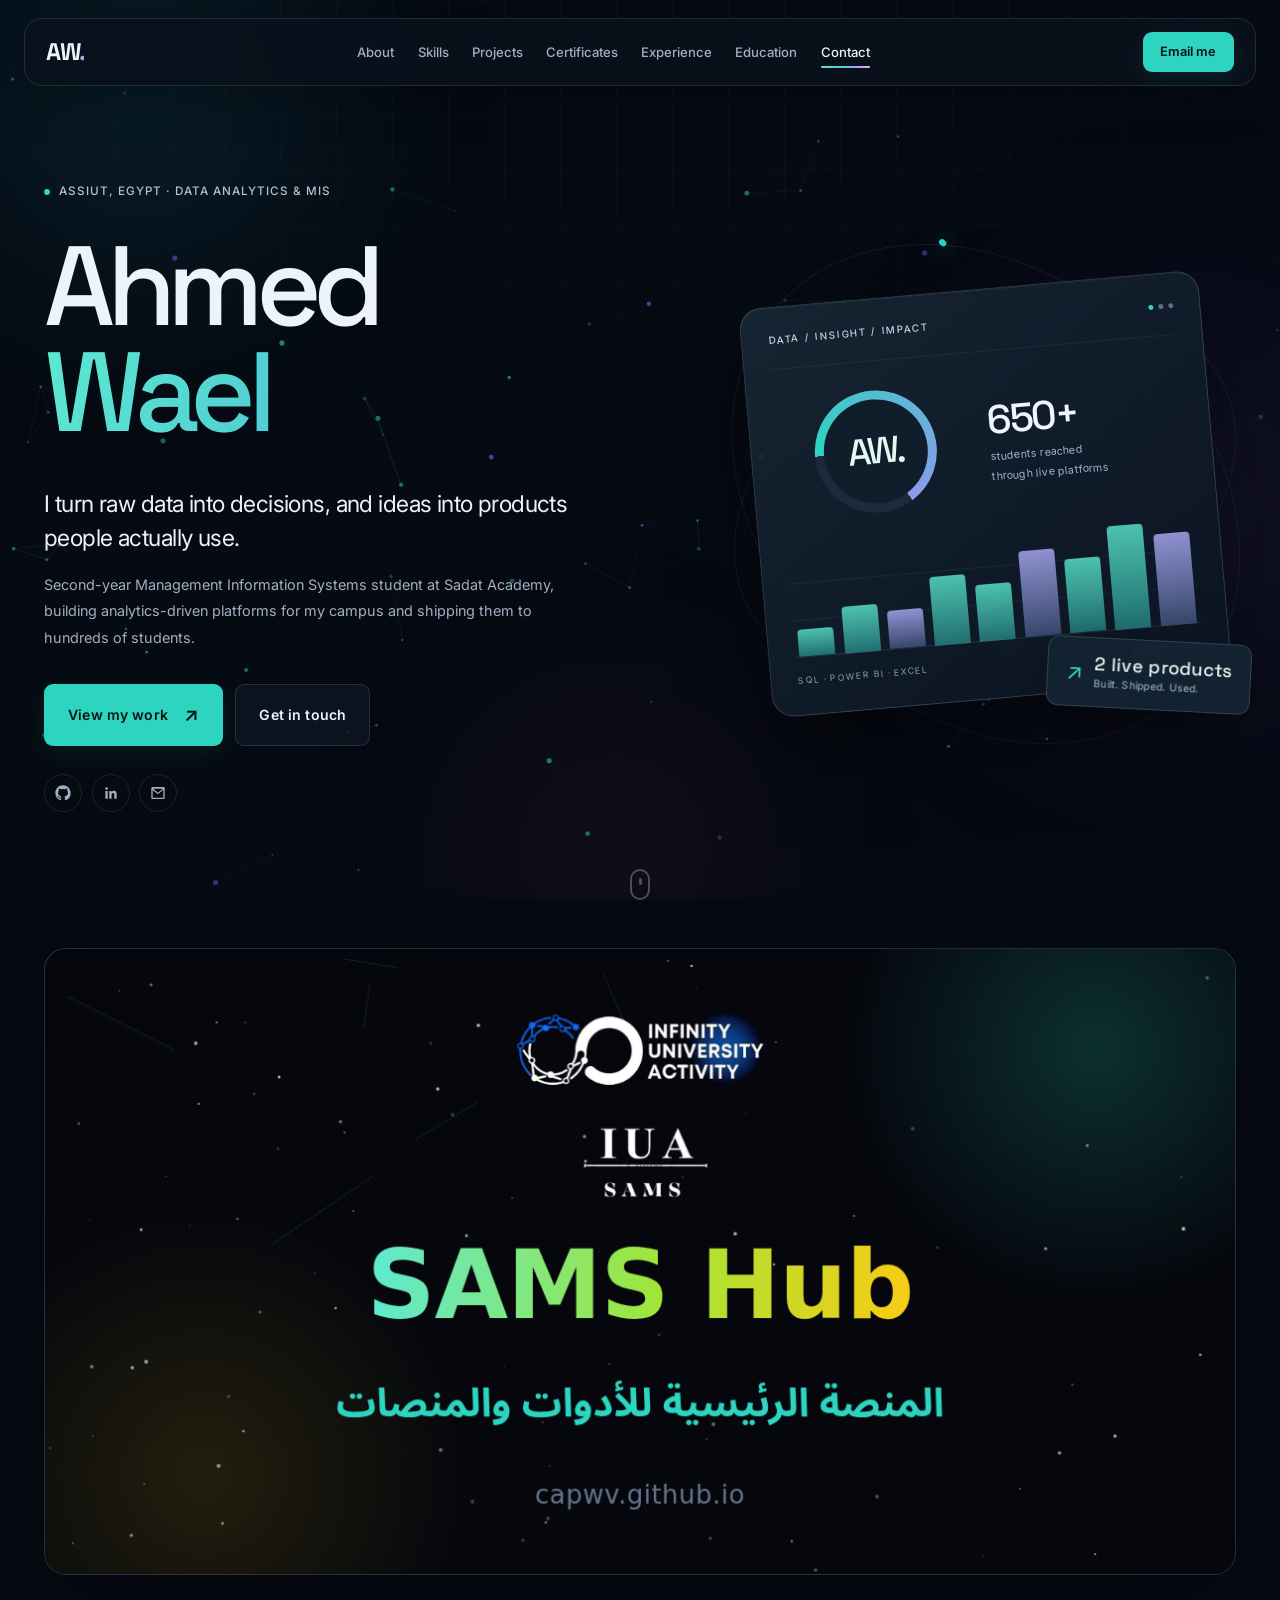
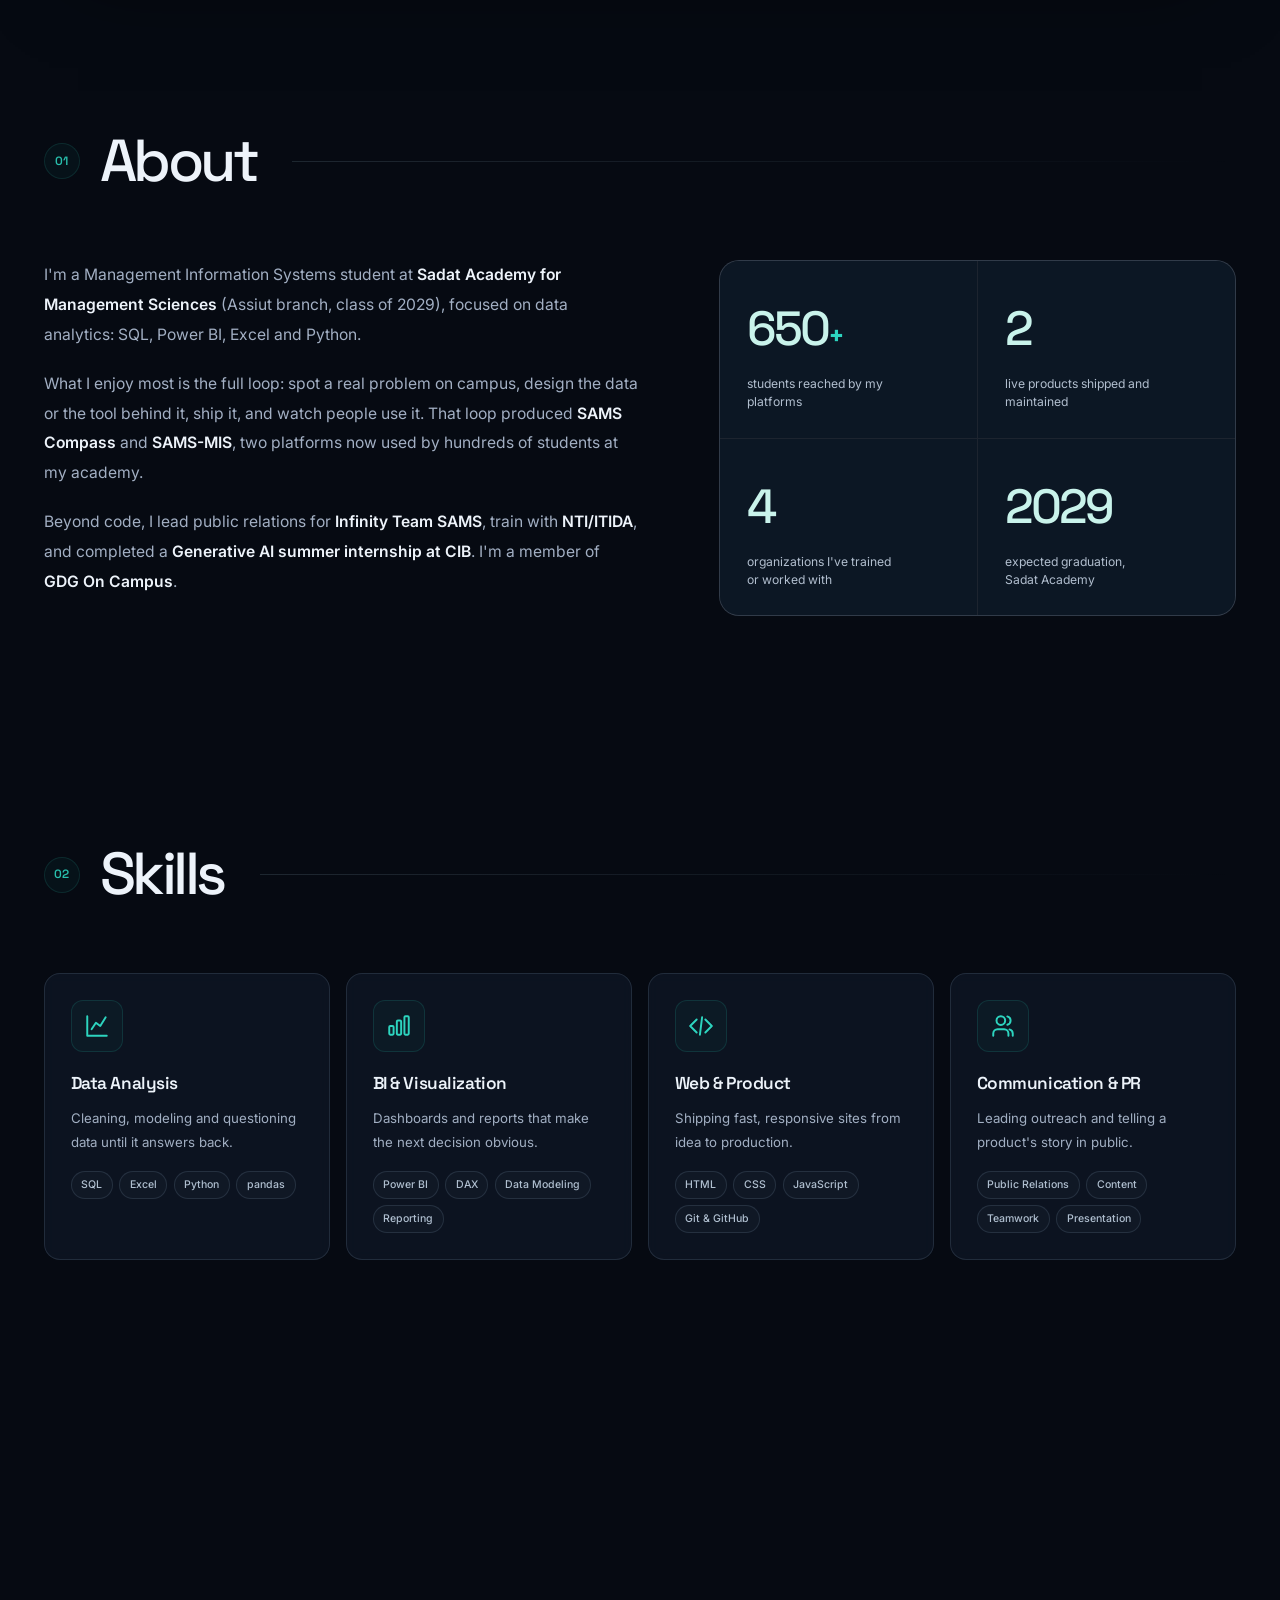
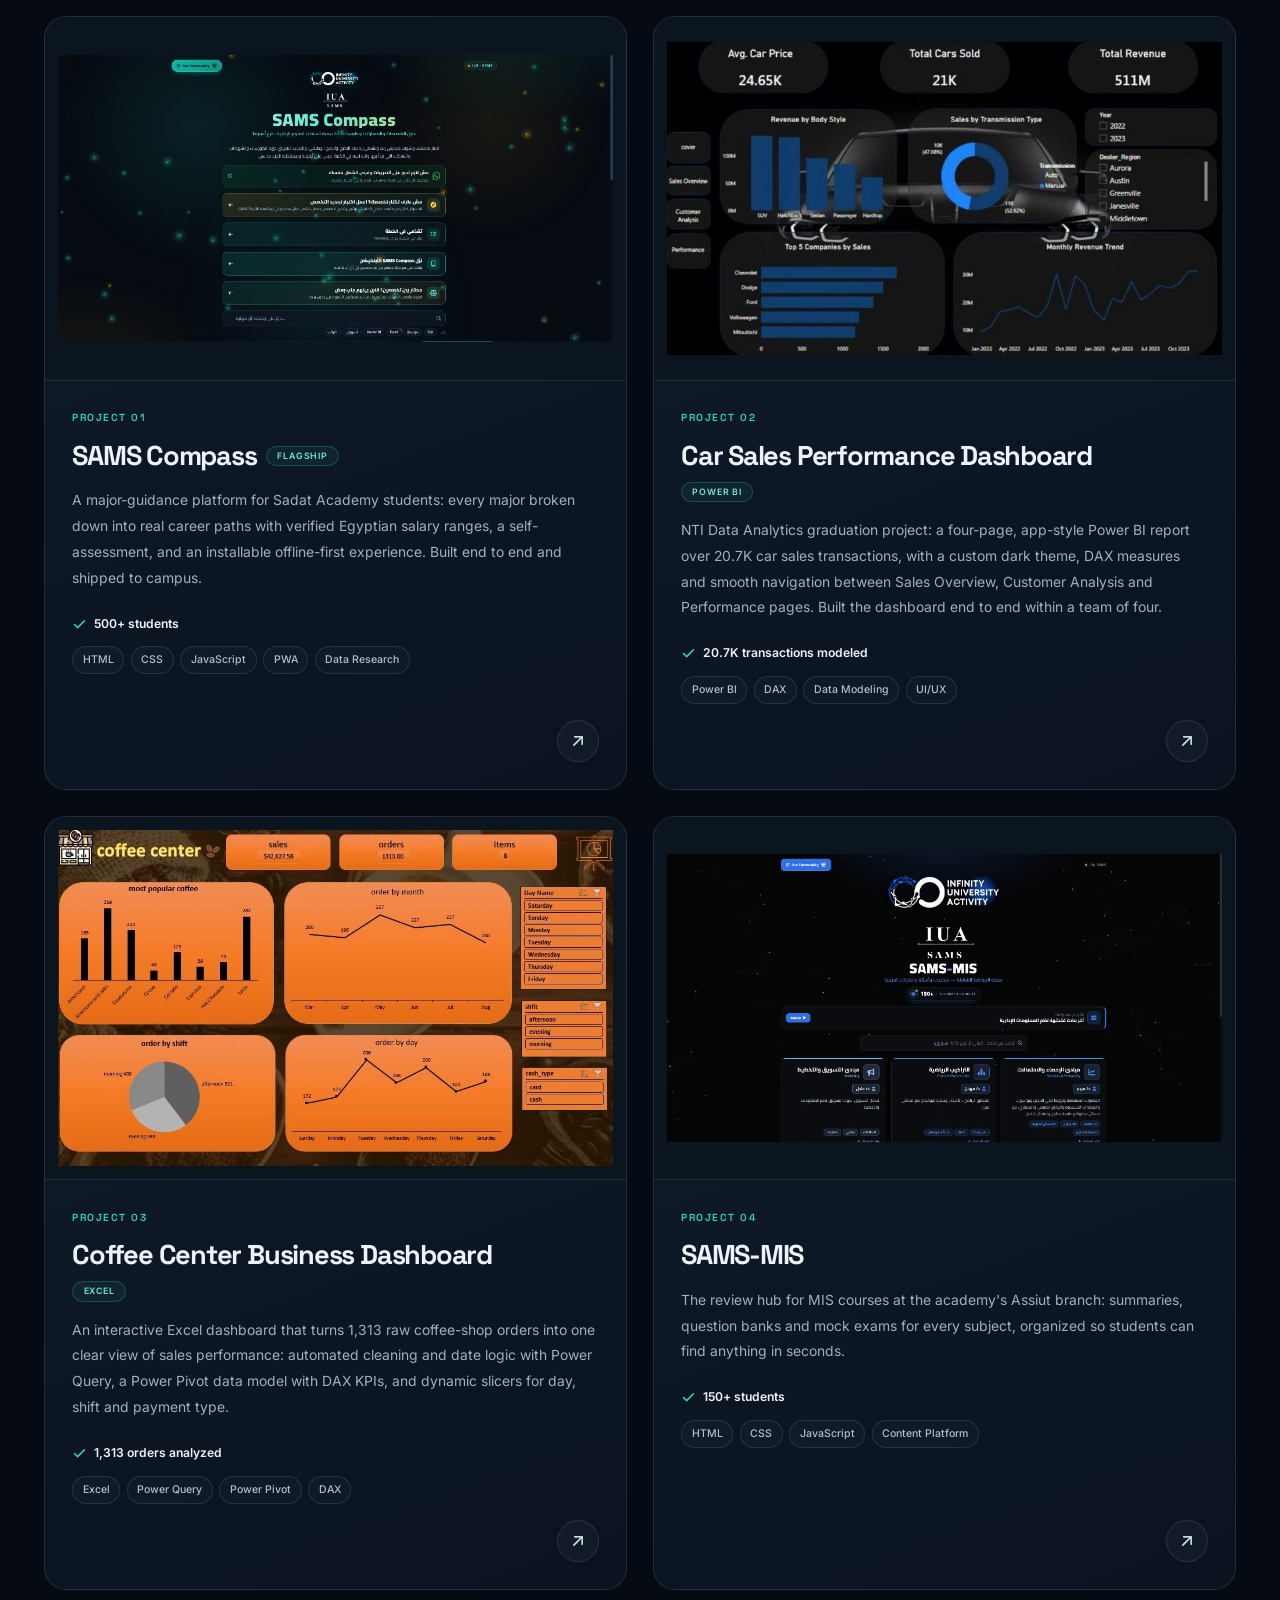
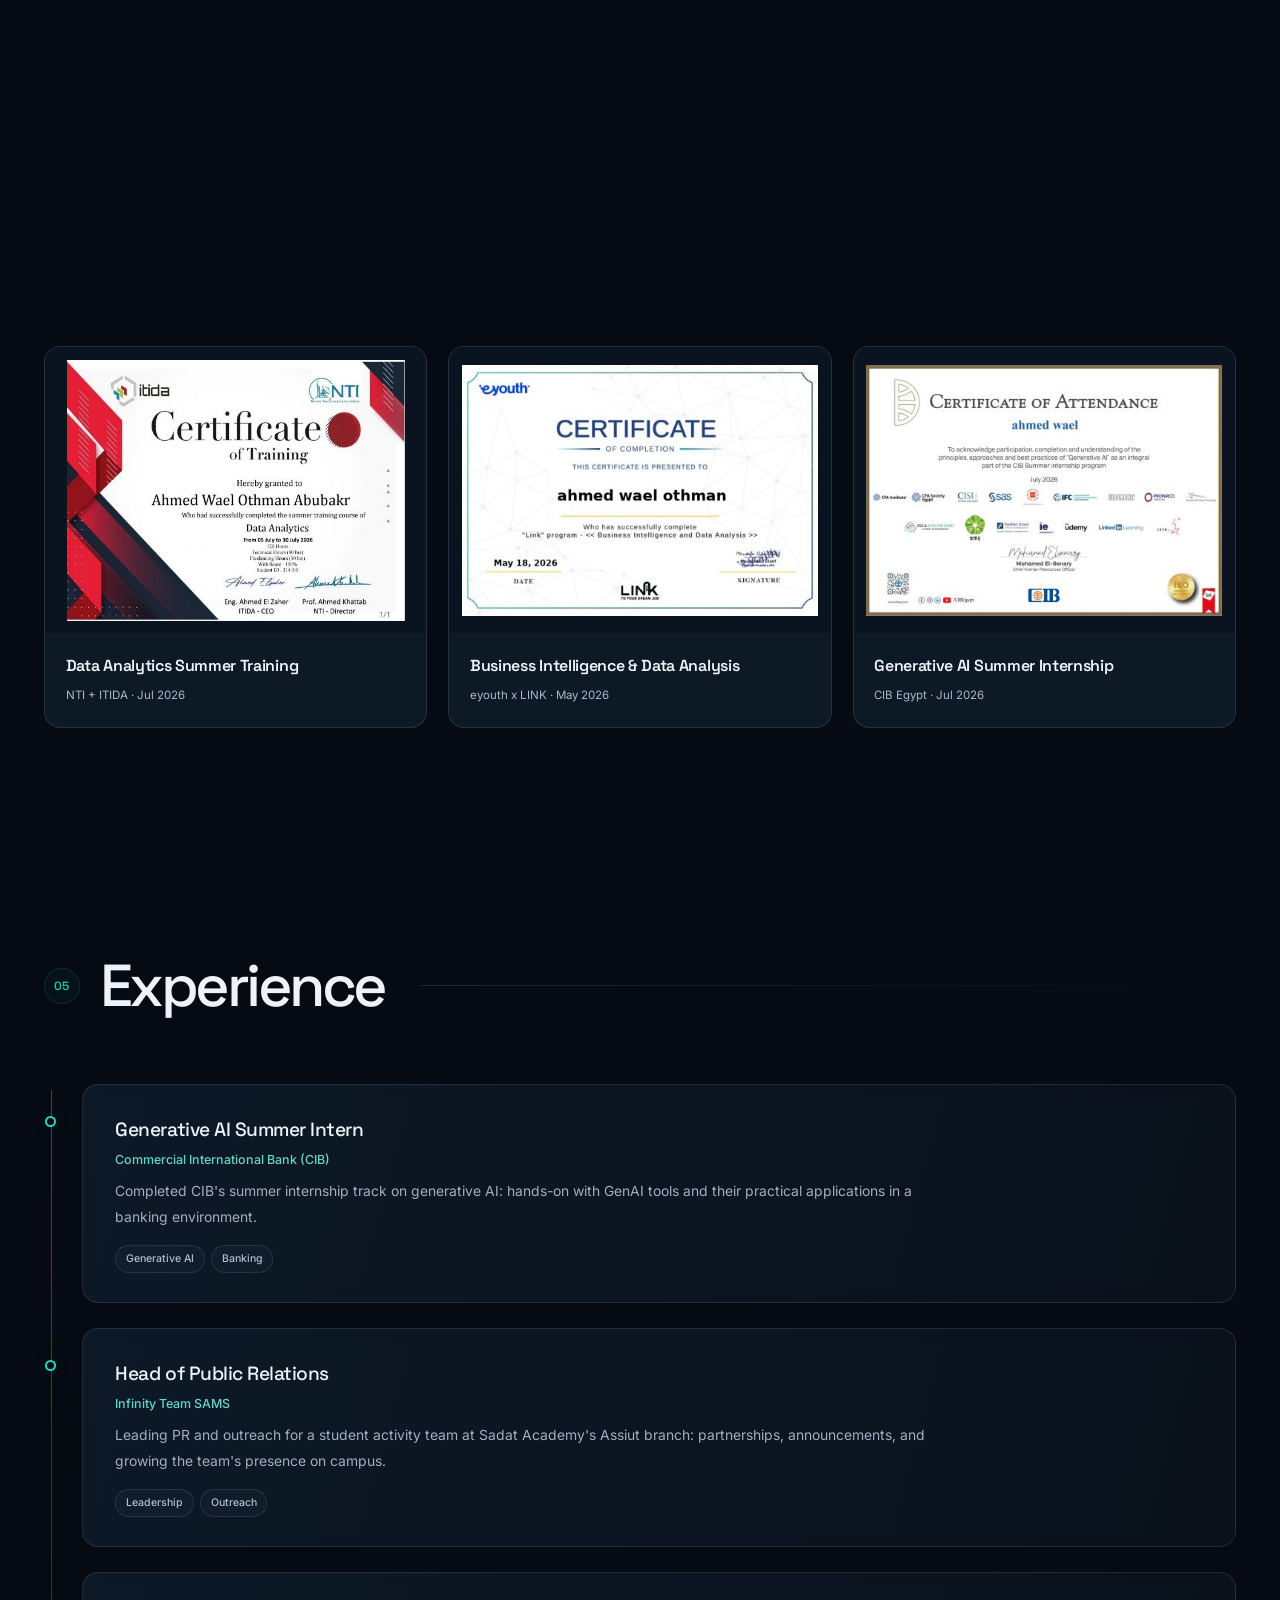
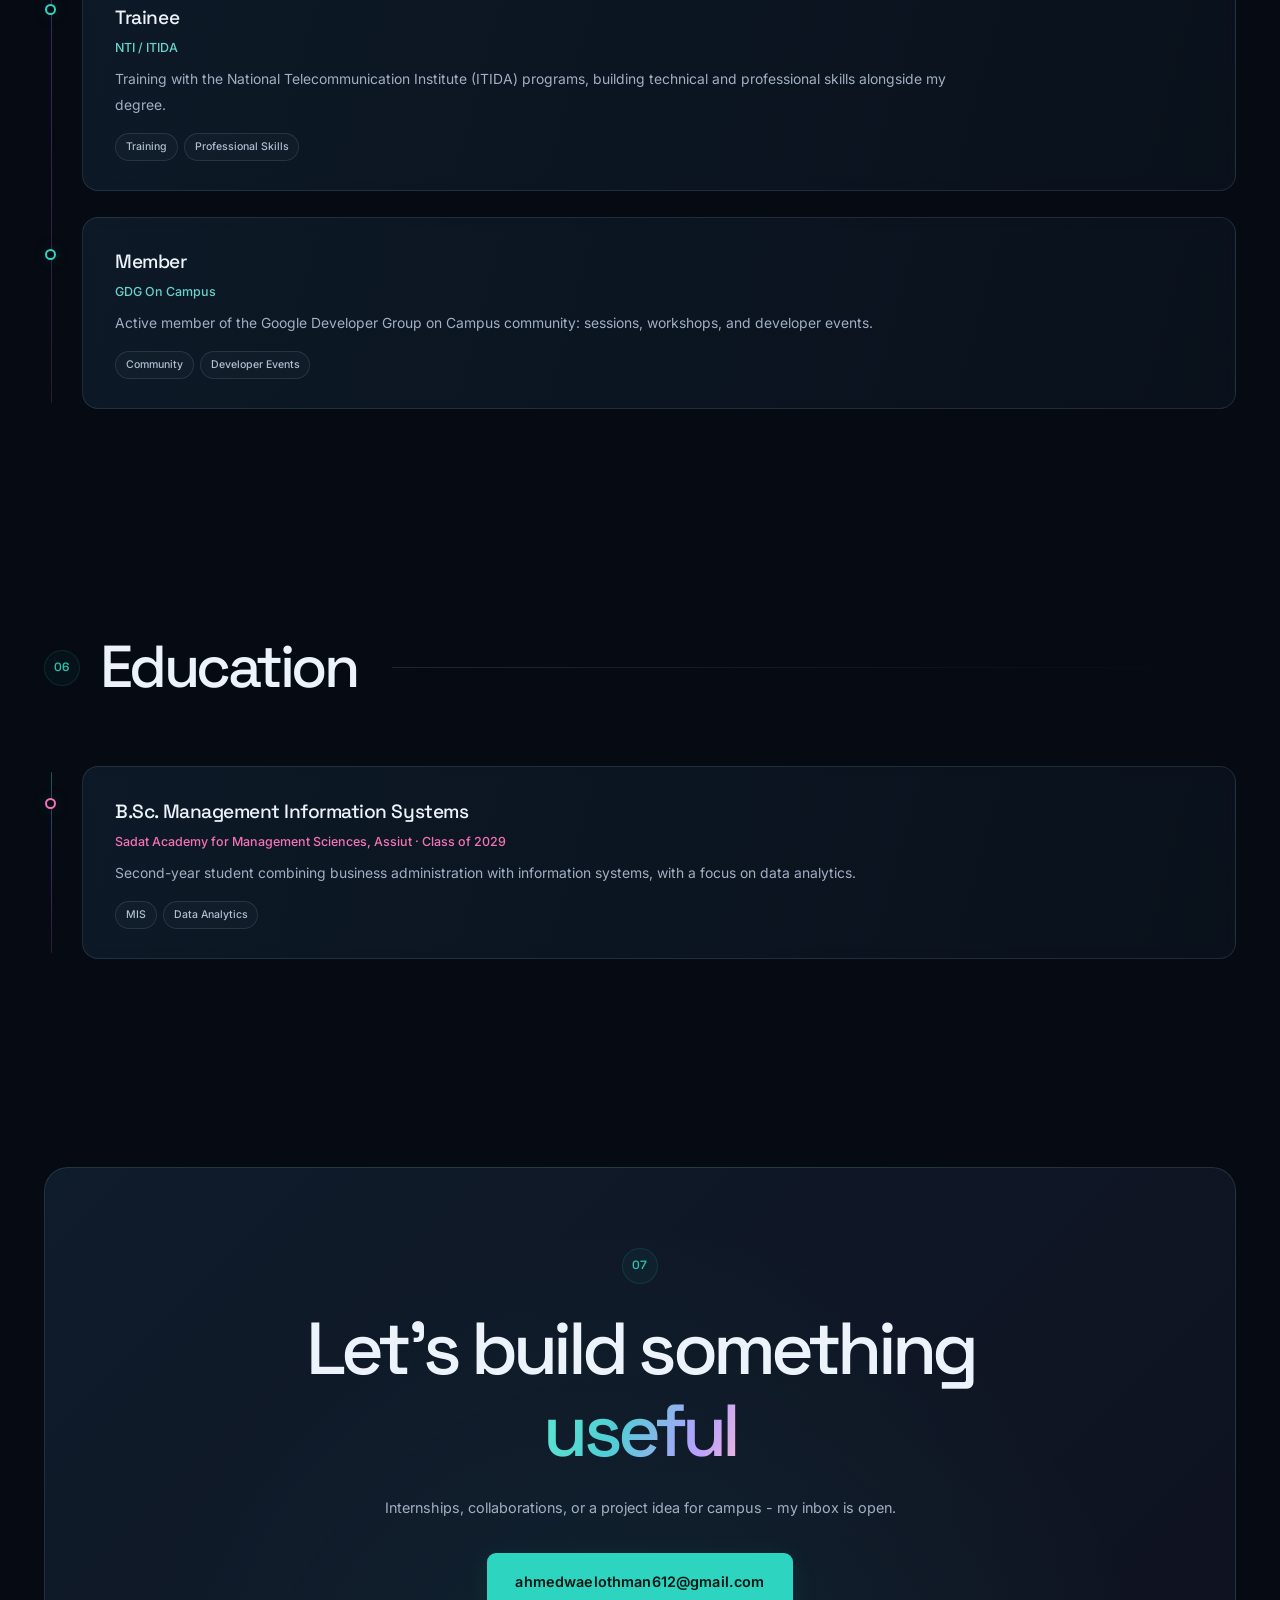
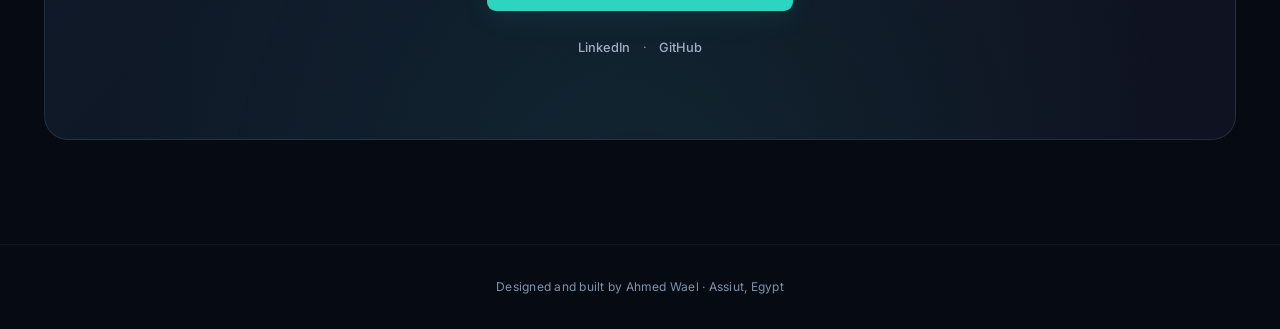
==== commit 6d8dd6e1: "Add SAMS Hub banner to homepage" ====
--- a/index.html
+++ b/index.html
@@ -91,6 +91,11 @@
 html{overflow-x:clip}
 @media(max-width:920px){.nav-links{visibility:hidden}.nav-links.open{visibility:visible}body:has(.nav-links.open){overflow:hidden}}
 @media(max-width:680px){.hero{overflow:hidden}}
+.hub-banner{padding-top:.5rem;padding-bottom:2rem}
+.hub-banner-card{display:block;border:1px solid var(--card-border);border-radius:22px;overflow:hidden;background:linear-gradient(160deg,#111e2ded,#0b1420ed);box-shadow:0 30px 80px -34px #000a;transition:transform .3s,border-color .3s,box-shadow .3s}
+.hub-banner-card:hover{transform:translateY(-5px);border-color:#2dd4bf59;box-shadow:0 26px 60px -28px #2dd4bf2e}
+.hub-banner-card img{width:100%;height:auto;display:block}
+@media(max-width:680px){.hub-banner{padding-top:0}.hub-banner-card{border-radius:16px}}
 </style>
 </head>
 <body>
@@ -168,6 +173,13 @@
     </a>
   </section>
 
+
+  <!-- SAMS HUB -->
+  <section class="section hub-banner" id="hub" aria-label="SAMS Hub">
+    <a class="hub-banner-card reveal" href="#projects" aria-label="SAMS Hub - jump to projects">
+      <img src="2-hub-og-new.png" alt="SAMS Hub - Infinity Team's main platform for student tools and platforms" width="1200" height="630" loading="lazy" decoding="async">
+    </a>
+  </section>
   <!-- ABOUT -->
   <section class="section" id="about">
     <div class="section-head reveal">
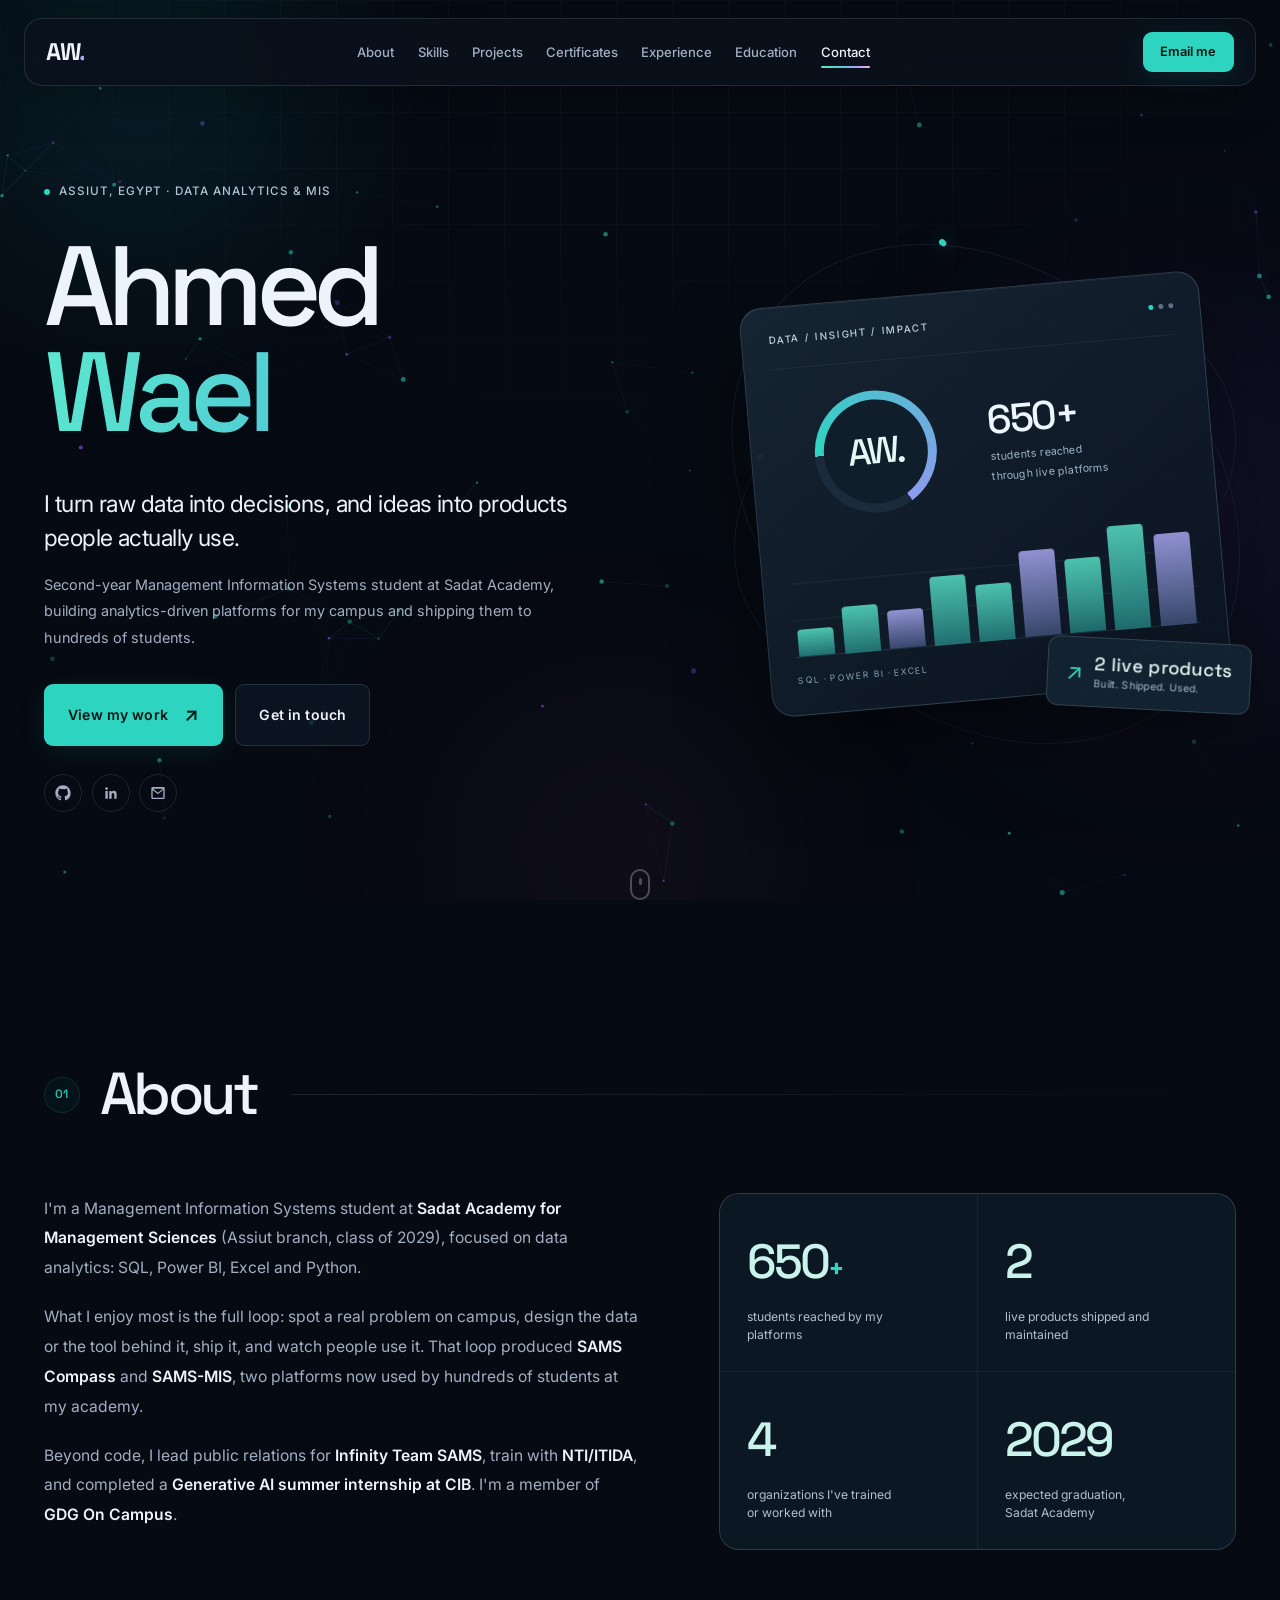
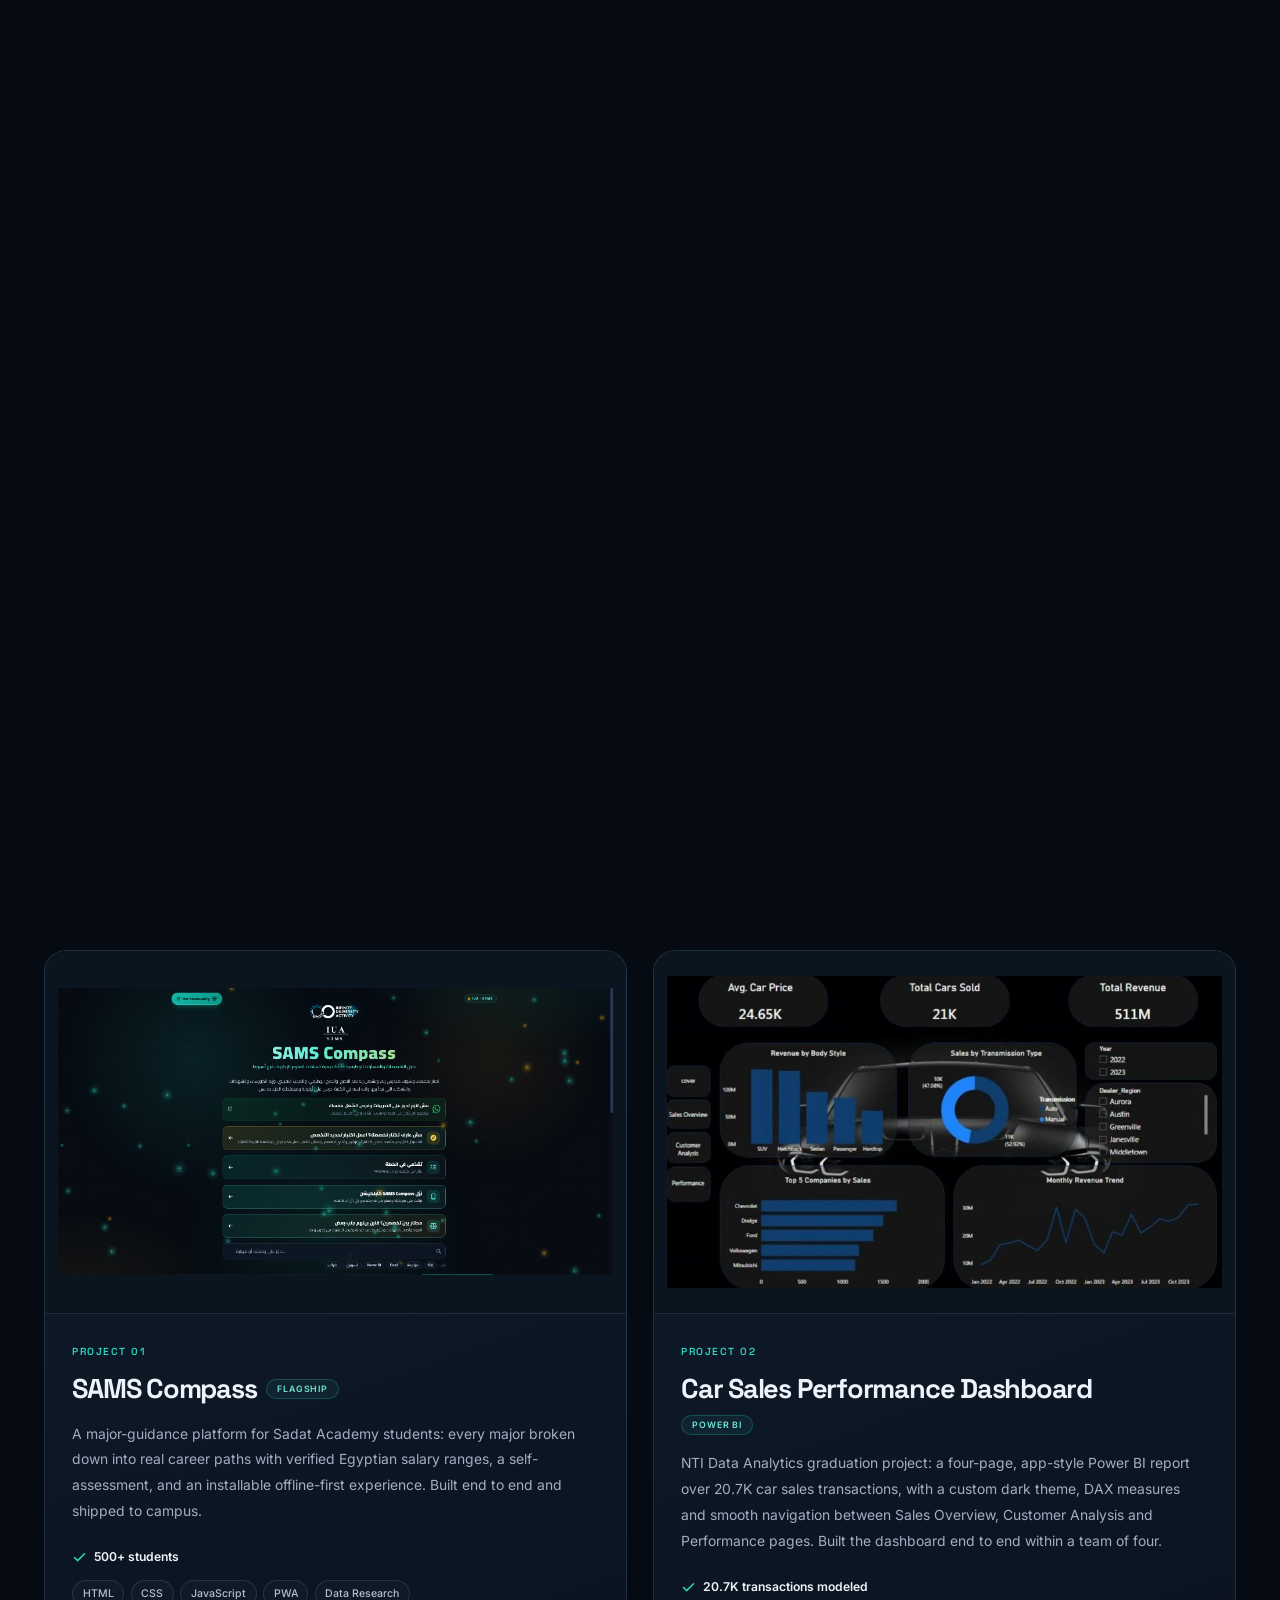
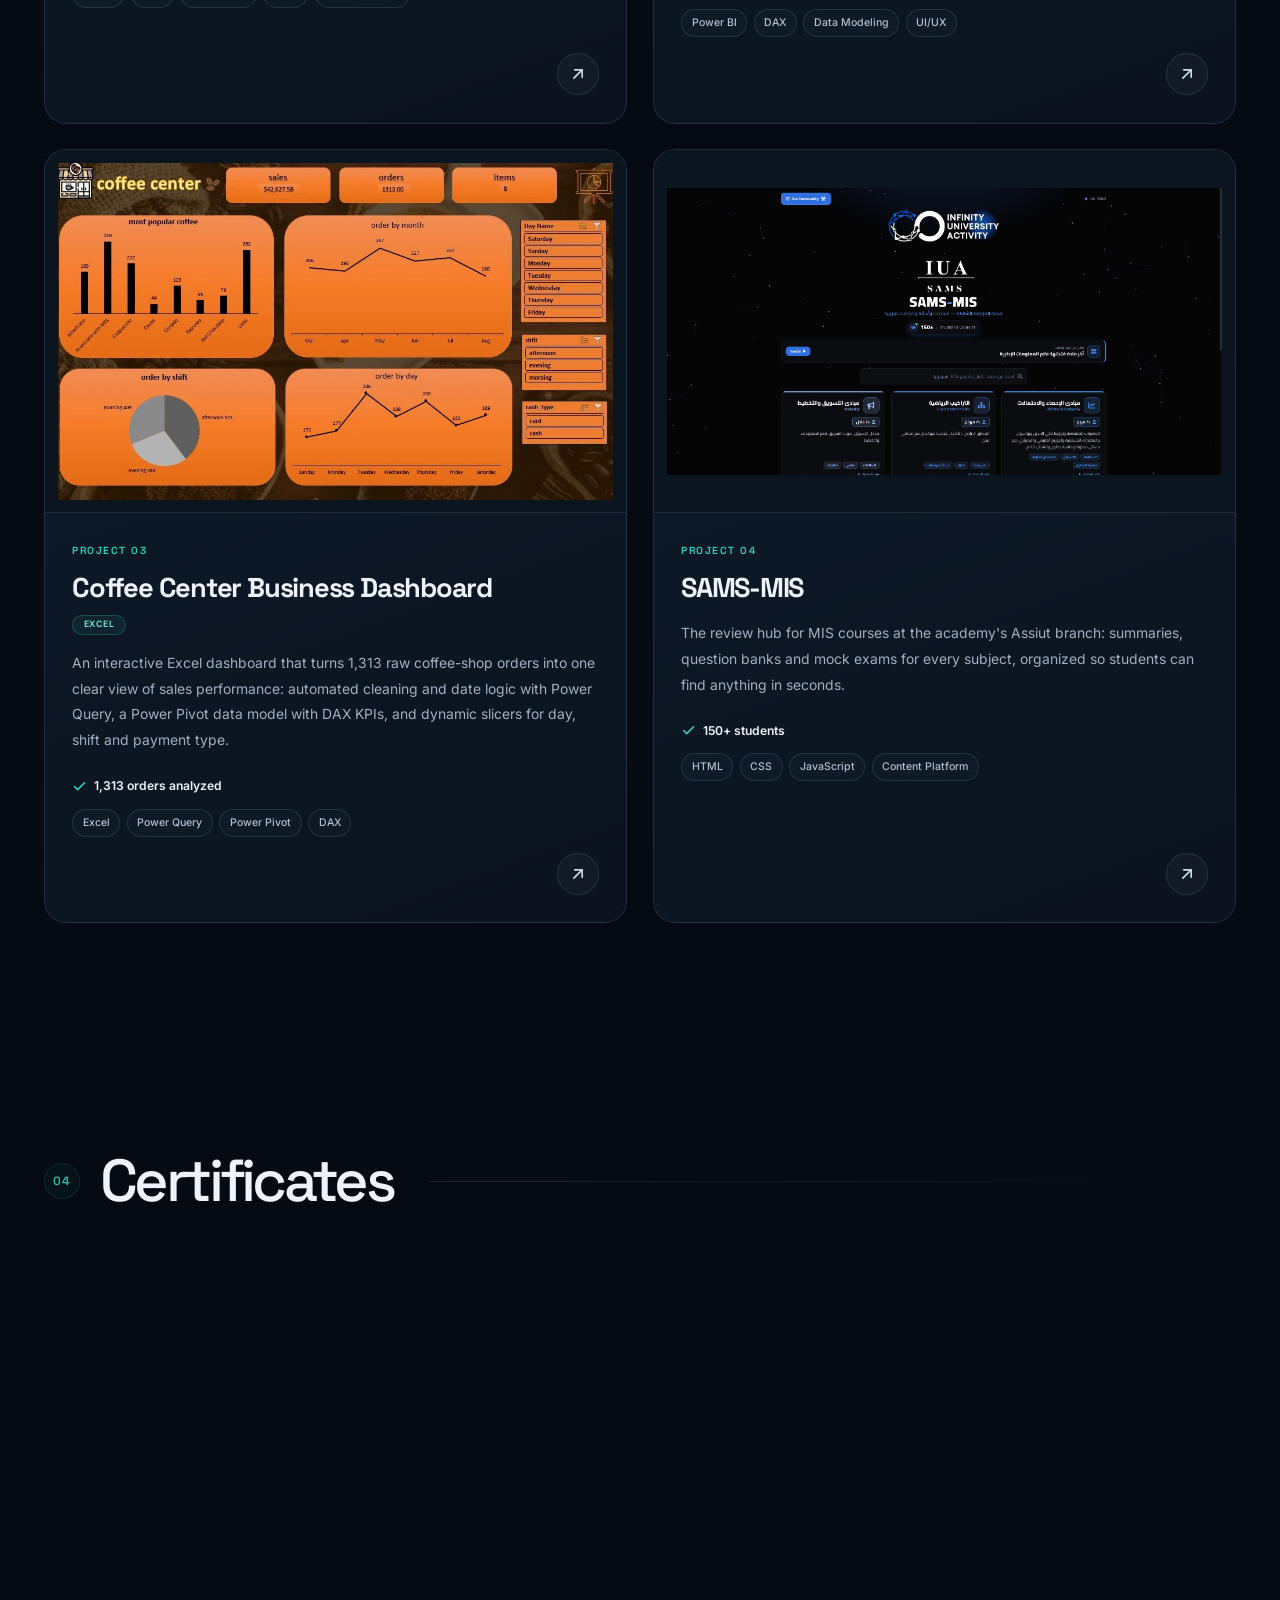
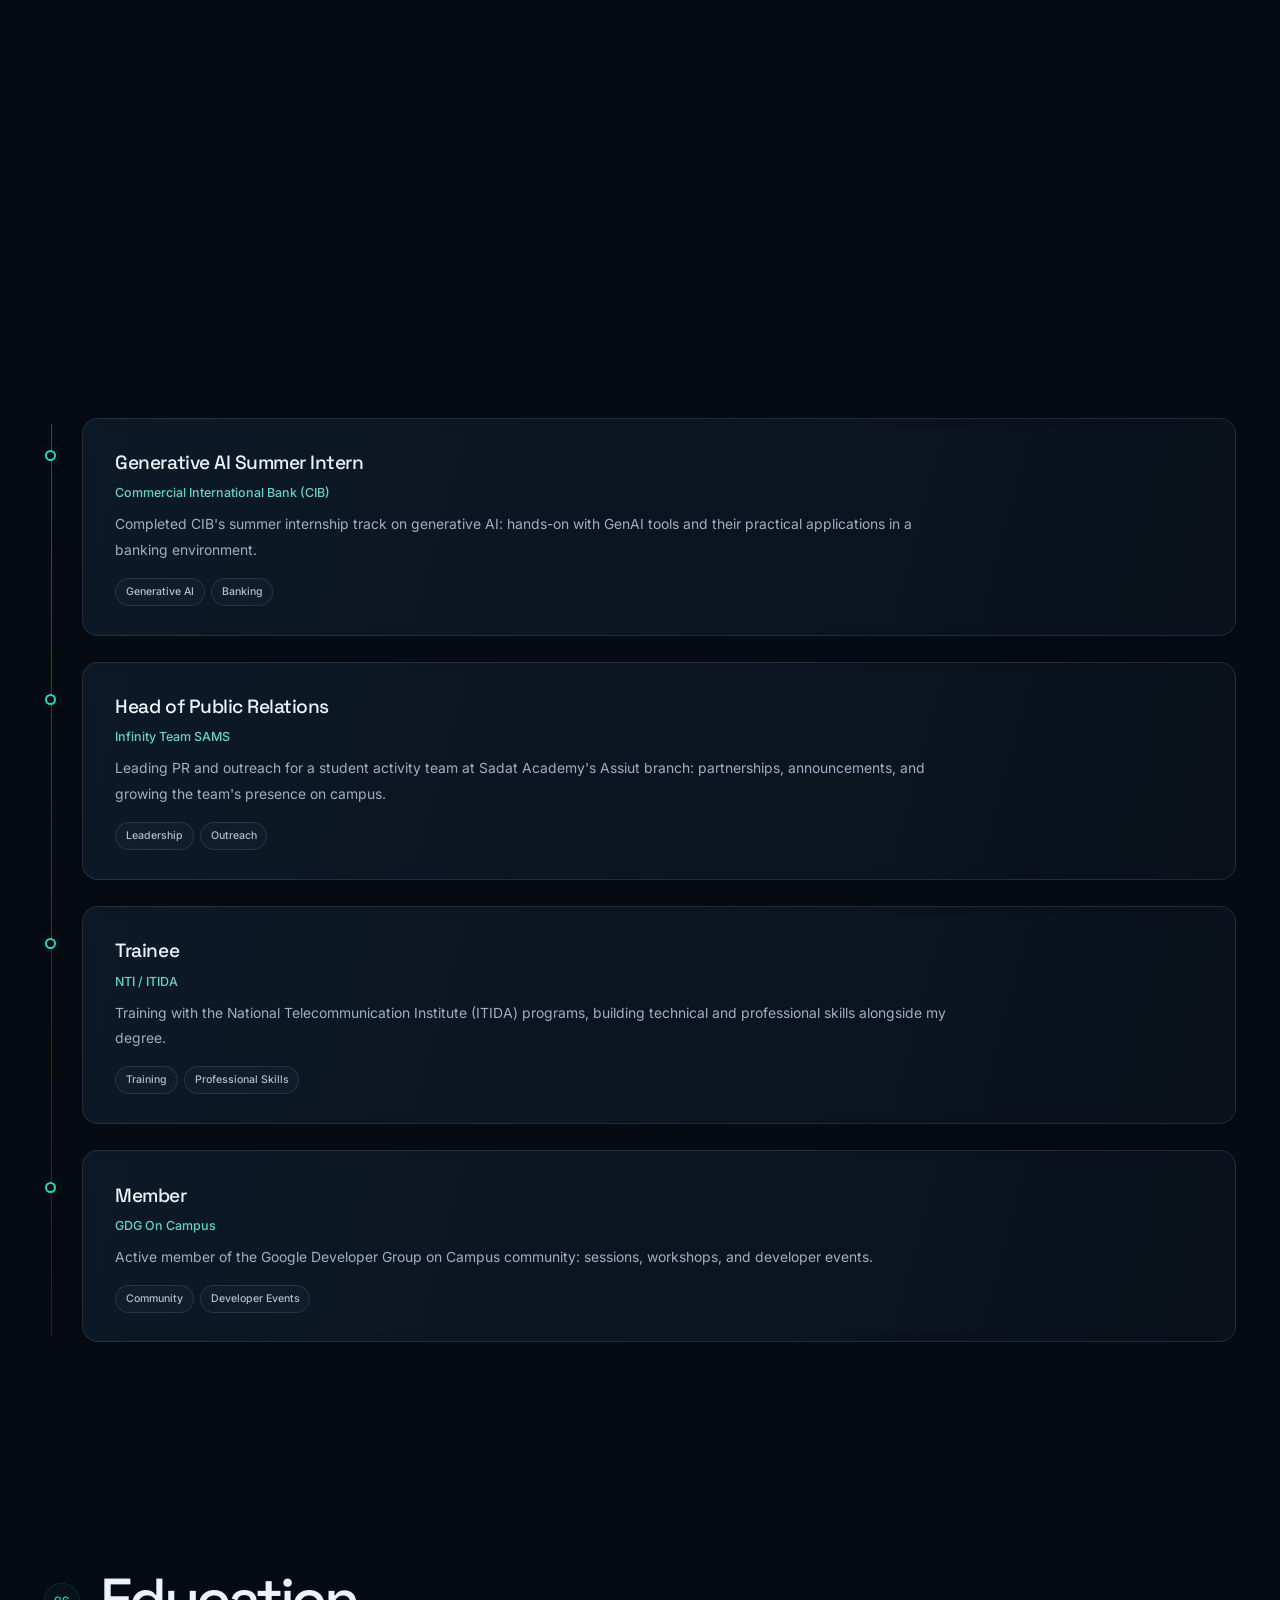
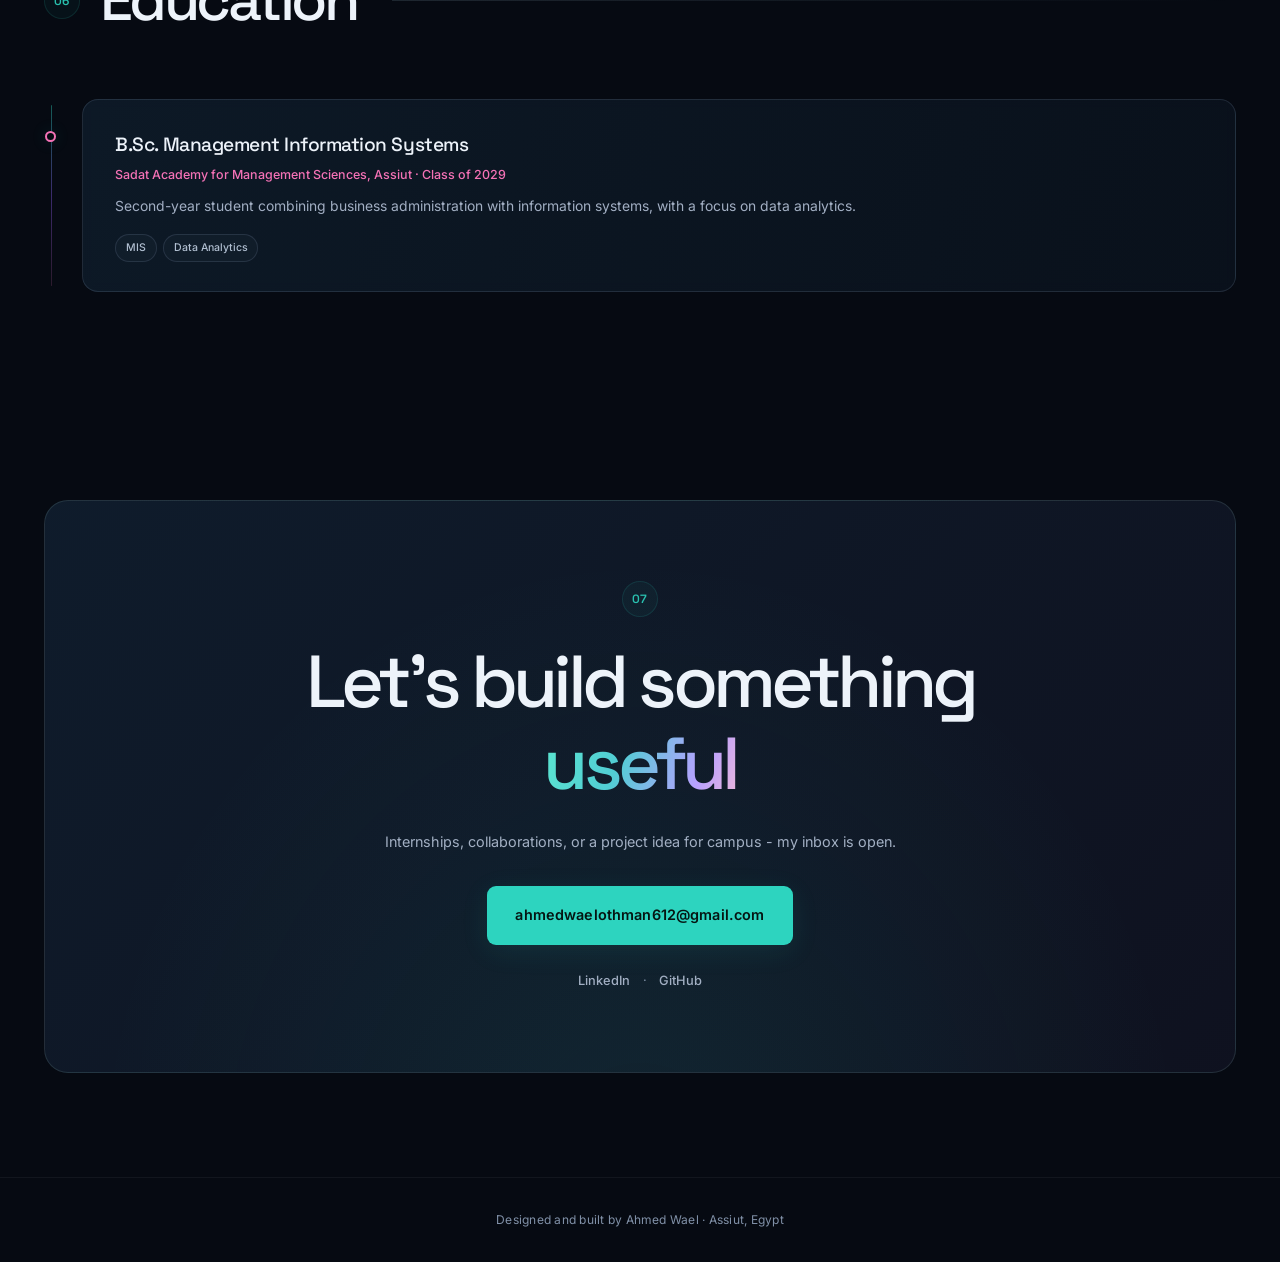
==== commit f88ba7f6: "Remove SAMS Hub banner from homepage" ====
--- a/index.html
+++ b/index.html
@@ -91,11 +91,6 @@
 html{overflow-x:clip}
 @media(max-width:920px){.nav-links{visibility:hidden}.nav-links.open{visibility:visible}body:has(.nav-links.open){overflow:hidden}}
 @media(max-width:680px){.hero{overflow:hidden}}
-.hub-banner{padding-top:.5rem;padding-bottom:2rem}
-.hub-banner-card{display:block;border:1px solid var(--card-border);border-radius:22px;overflow:hidden;background:linear-gradient(160deg,#111e2ded,#0b1420ed);box-shadow:0 30px 80px -34px #000a;transition:transform .3s,border-color .3s,box-shadow .3s}
-.hub-banner-card:hover{transform:translateY(-5px);border-color:#2dd4bf59;box-shadow:0 26px 60px -28px #2dd4bf2e}
-.hub-banner-card img{width:100%;height:auto;display:block}
-@media(max-width:680px){.hub-banner{padding-top:0}.hub-banner-card{border-radius:16px}}
 </style>
 </head>
 <body>
@@ -173,13 +168,6 @@
     </a>
   </section>
 
-
-  <!-- SAMS HUB -->
-  <section class="section hub-banner" id="hub" aria-label="SAMS Hub">
-    <a class="hub-banner-card reveal" href="#projects" aria-label="SAMS Hub - jump to projects">
-      <img src="2-hub-og-new.png" alt="SAMS Hub - Infinity Team's main platform for student tools and platforms" width="1200" height="630" loading="lazy" decoding="async">
-    </a>
-  </section>
   <!-- ABOUT -->
   <section class="section" id="about">
     <div class="section-head reveal">
